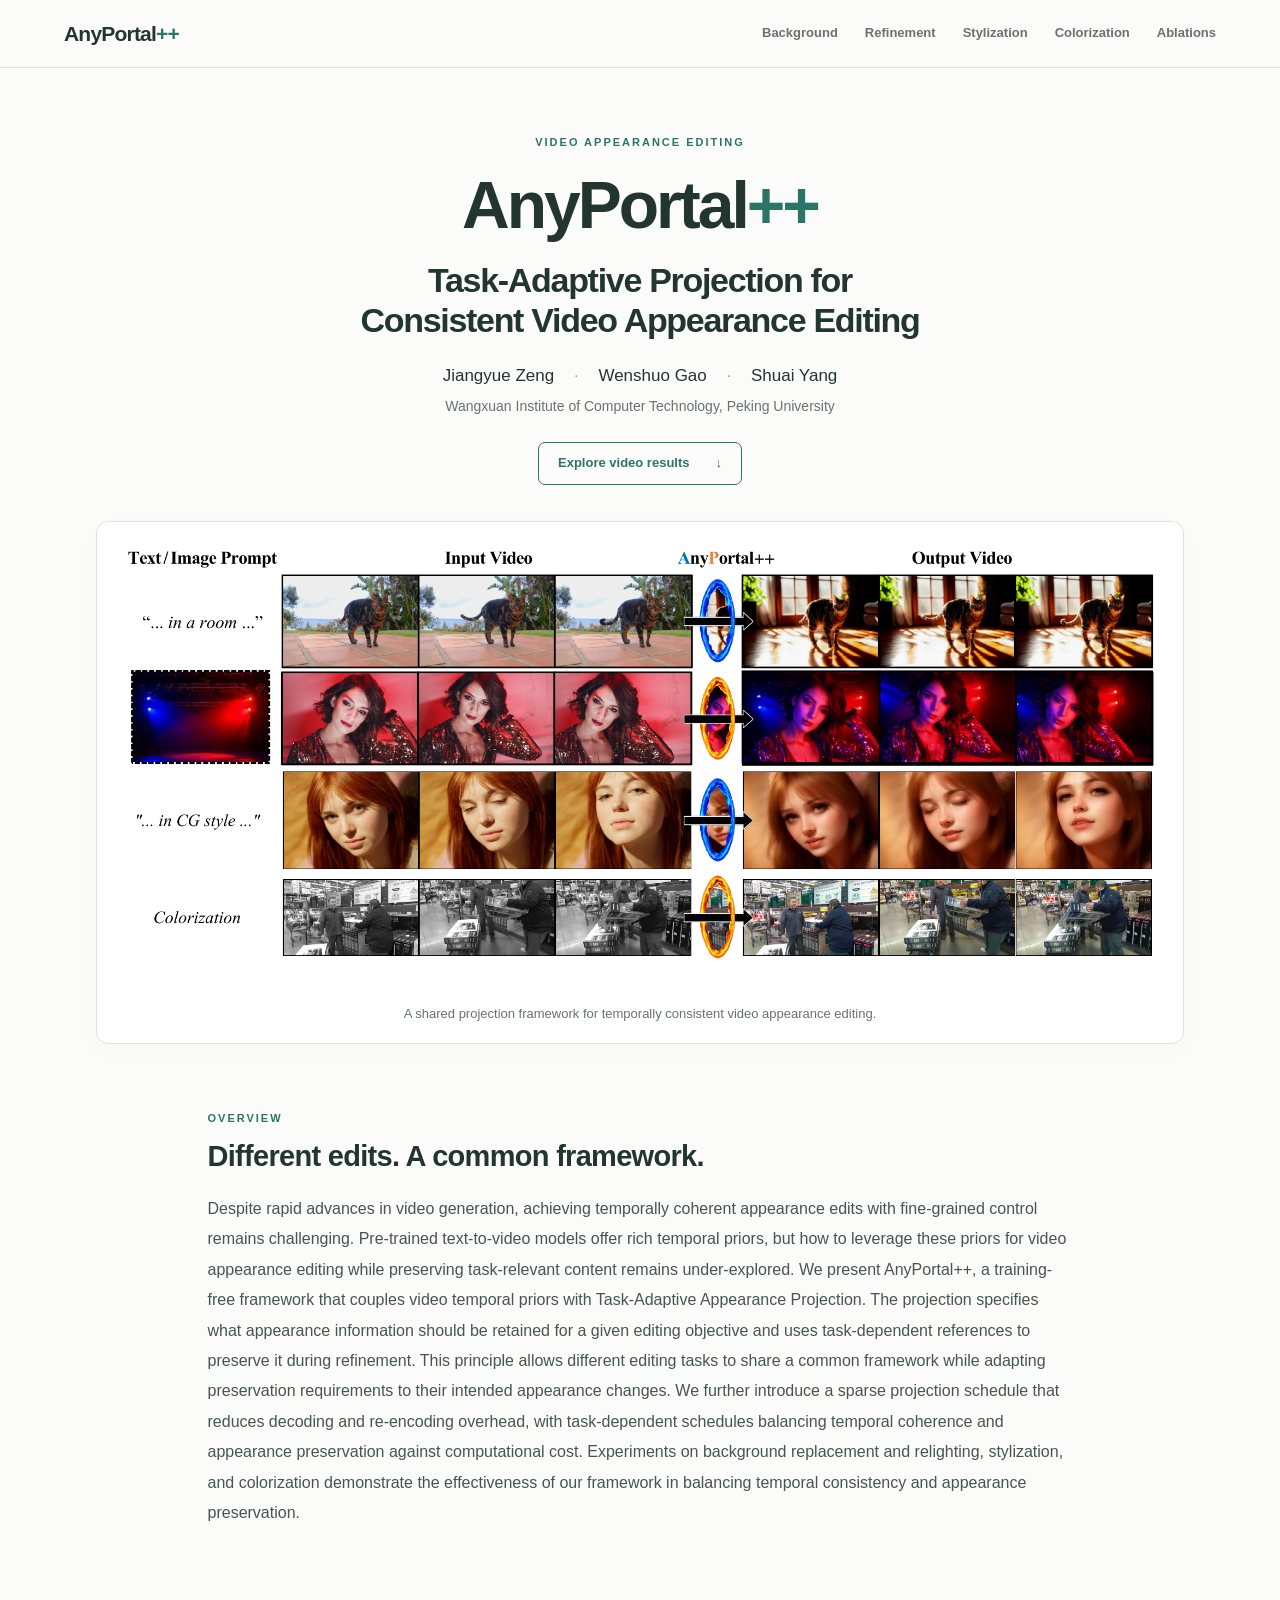
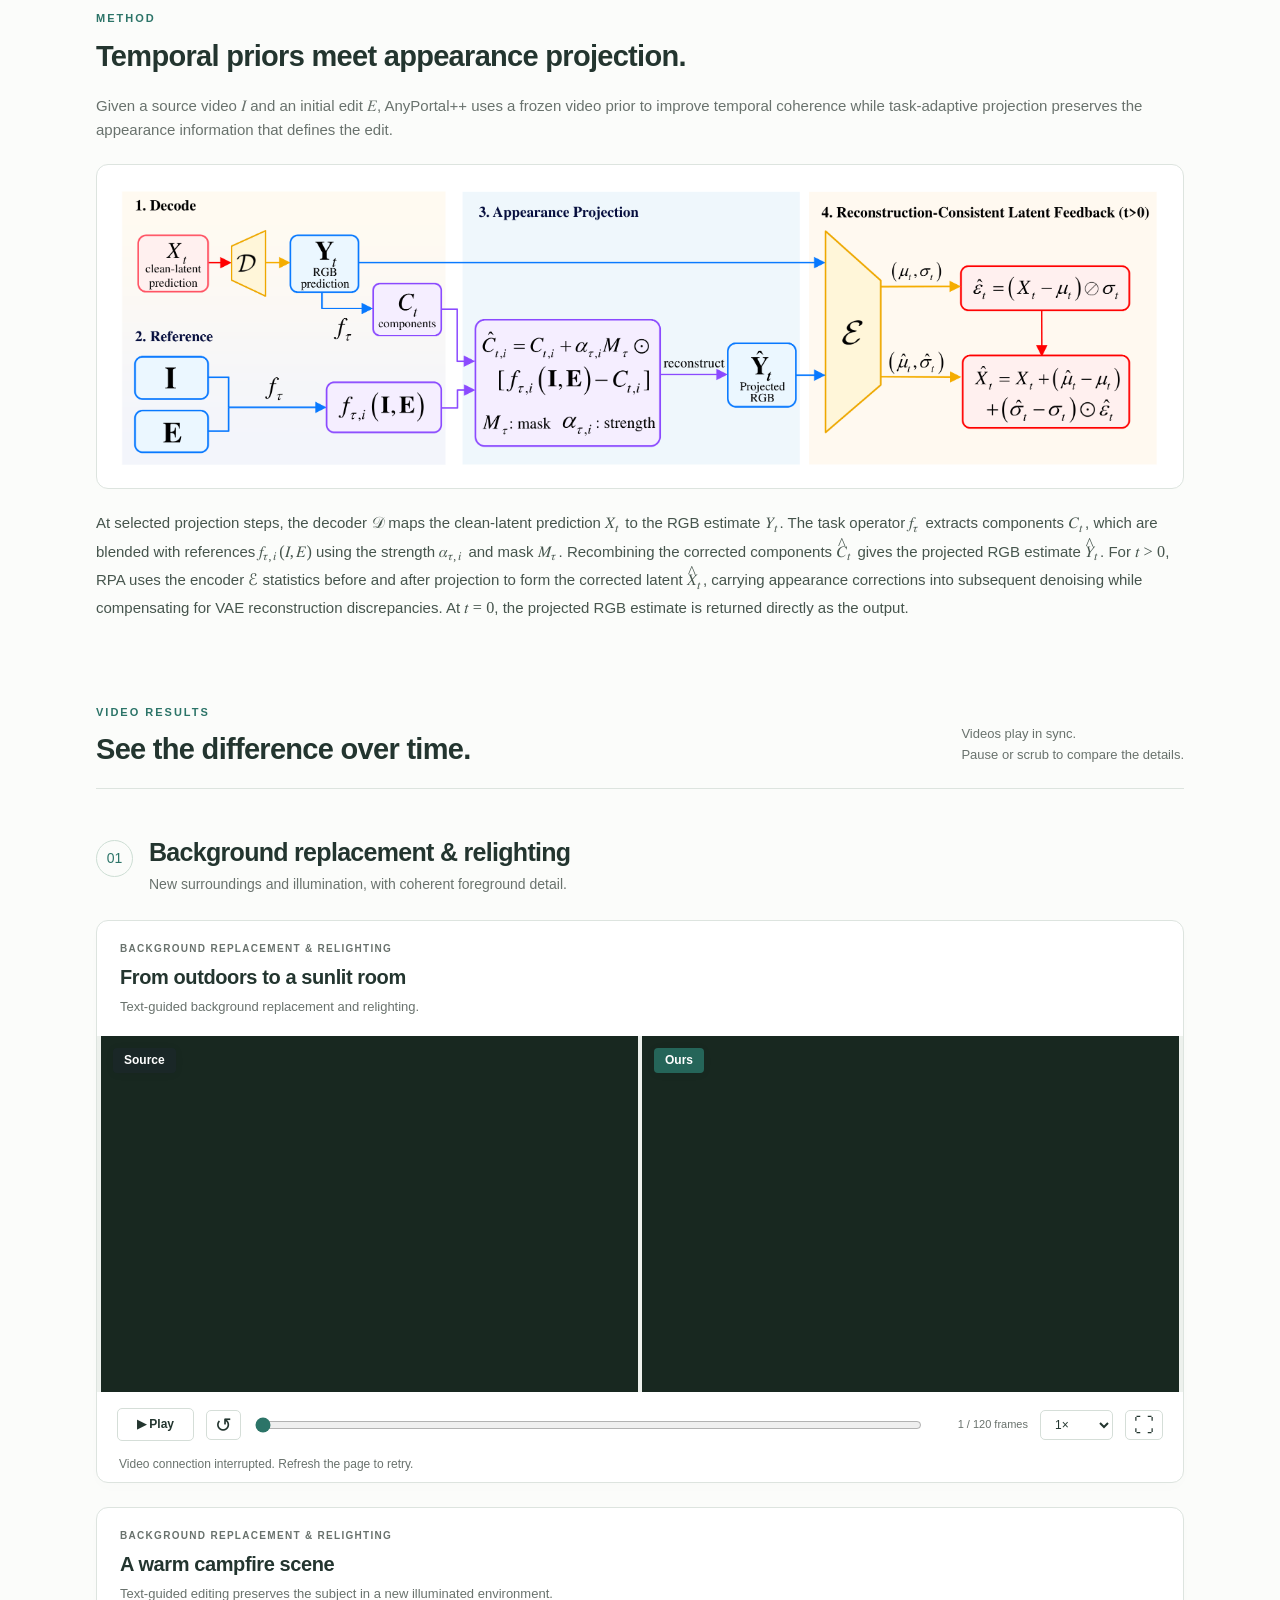
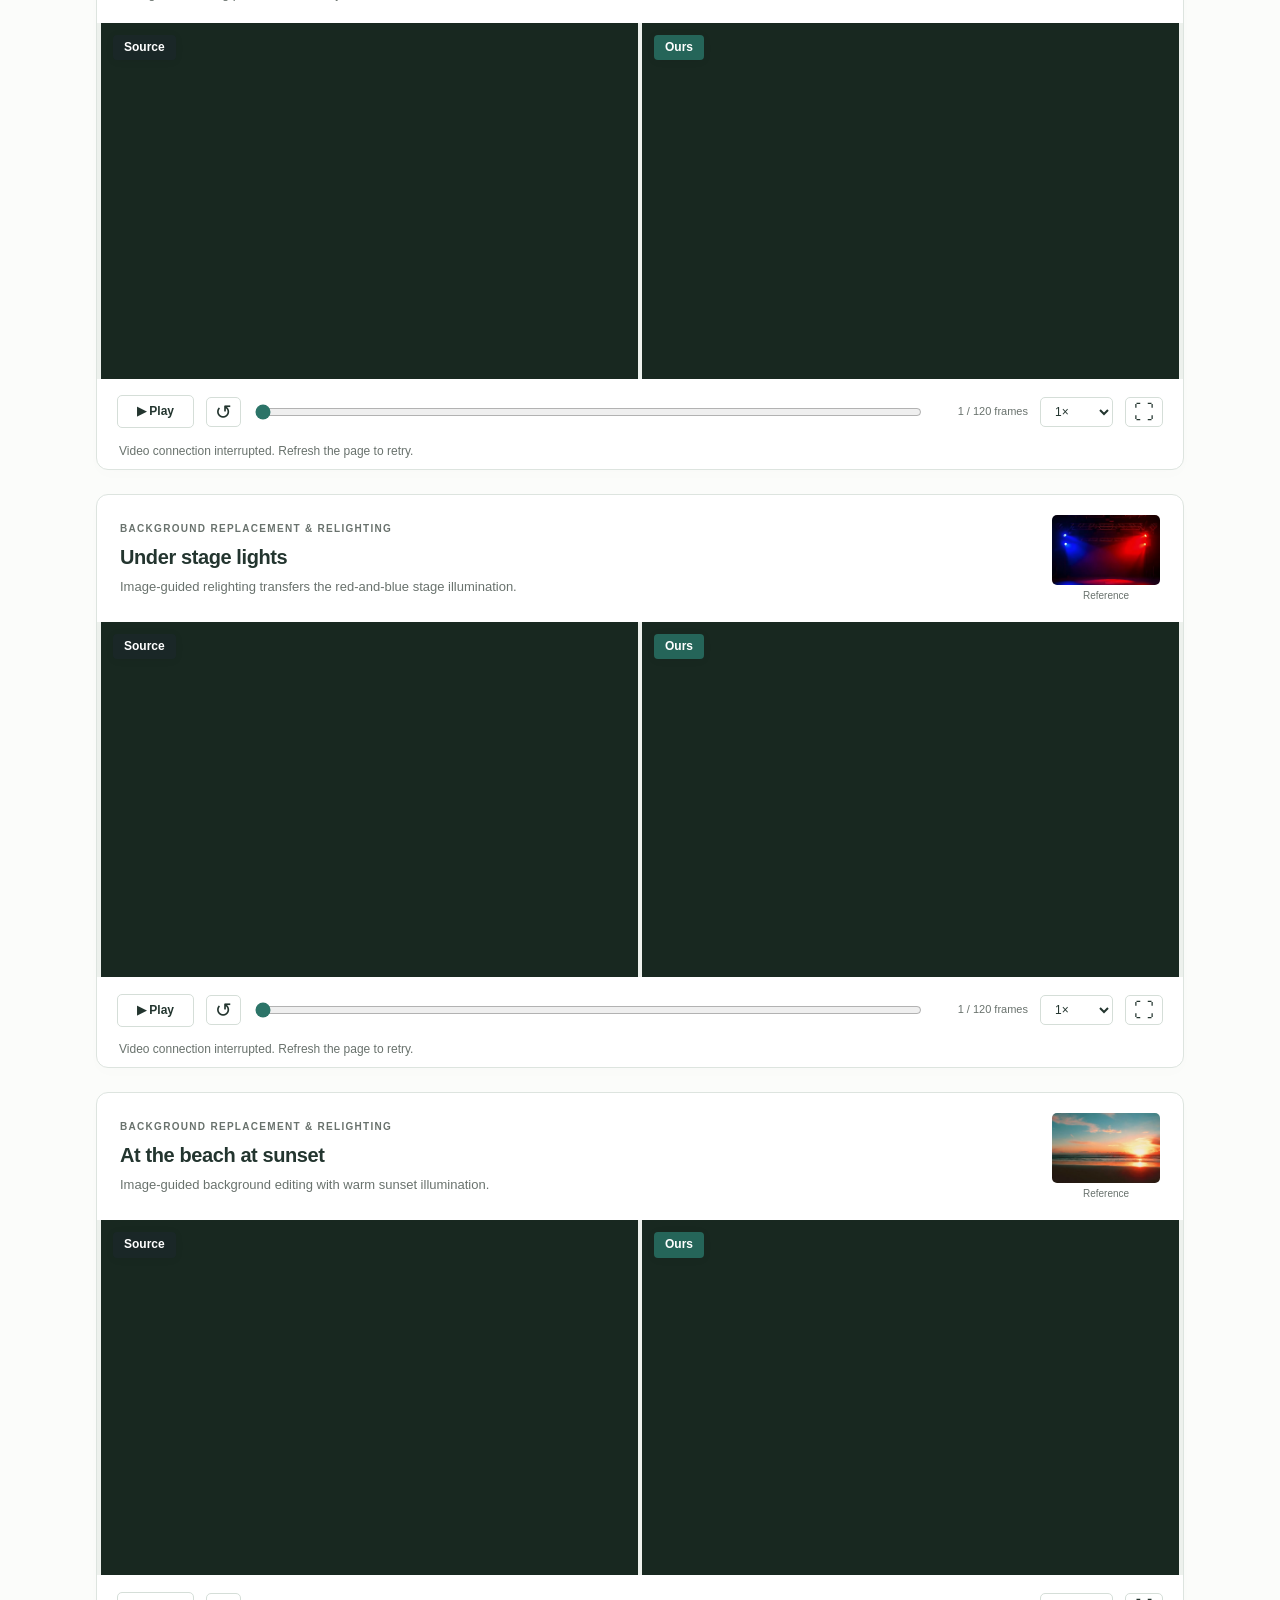
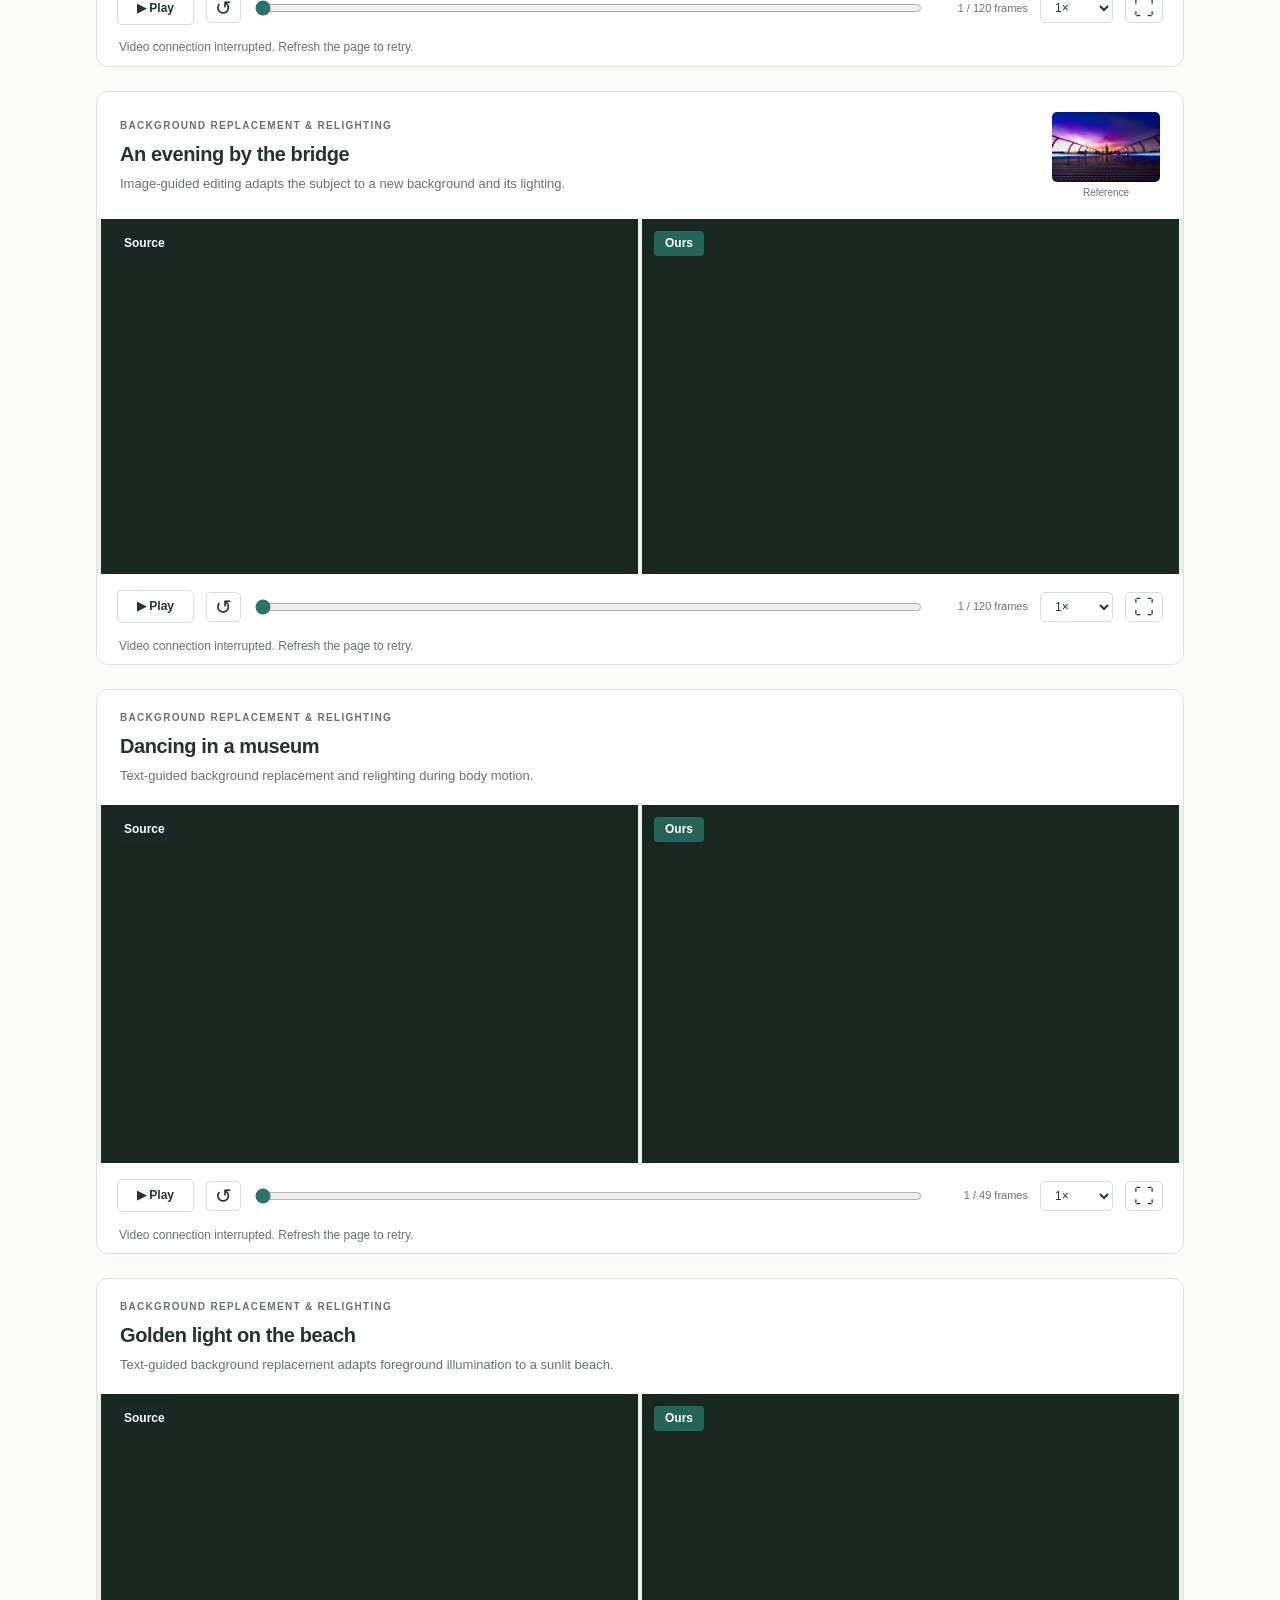
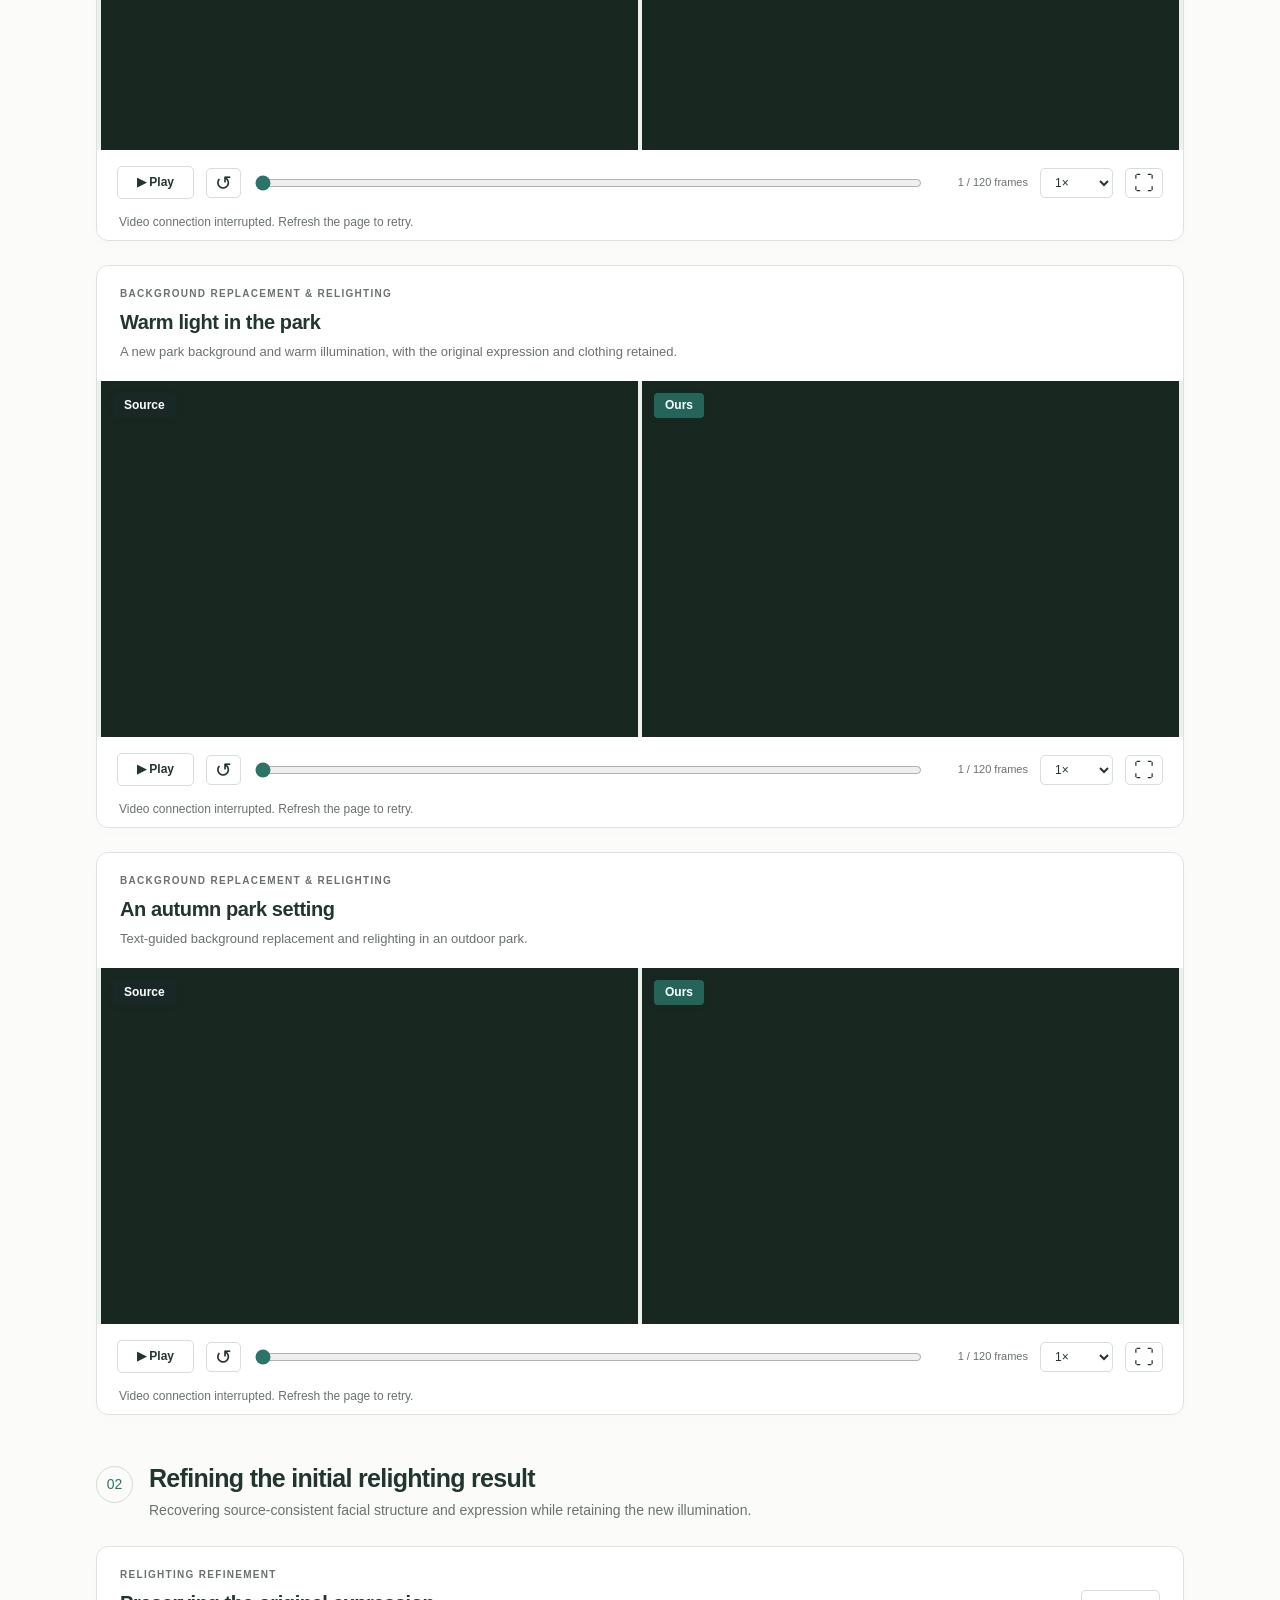
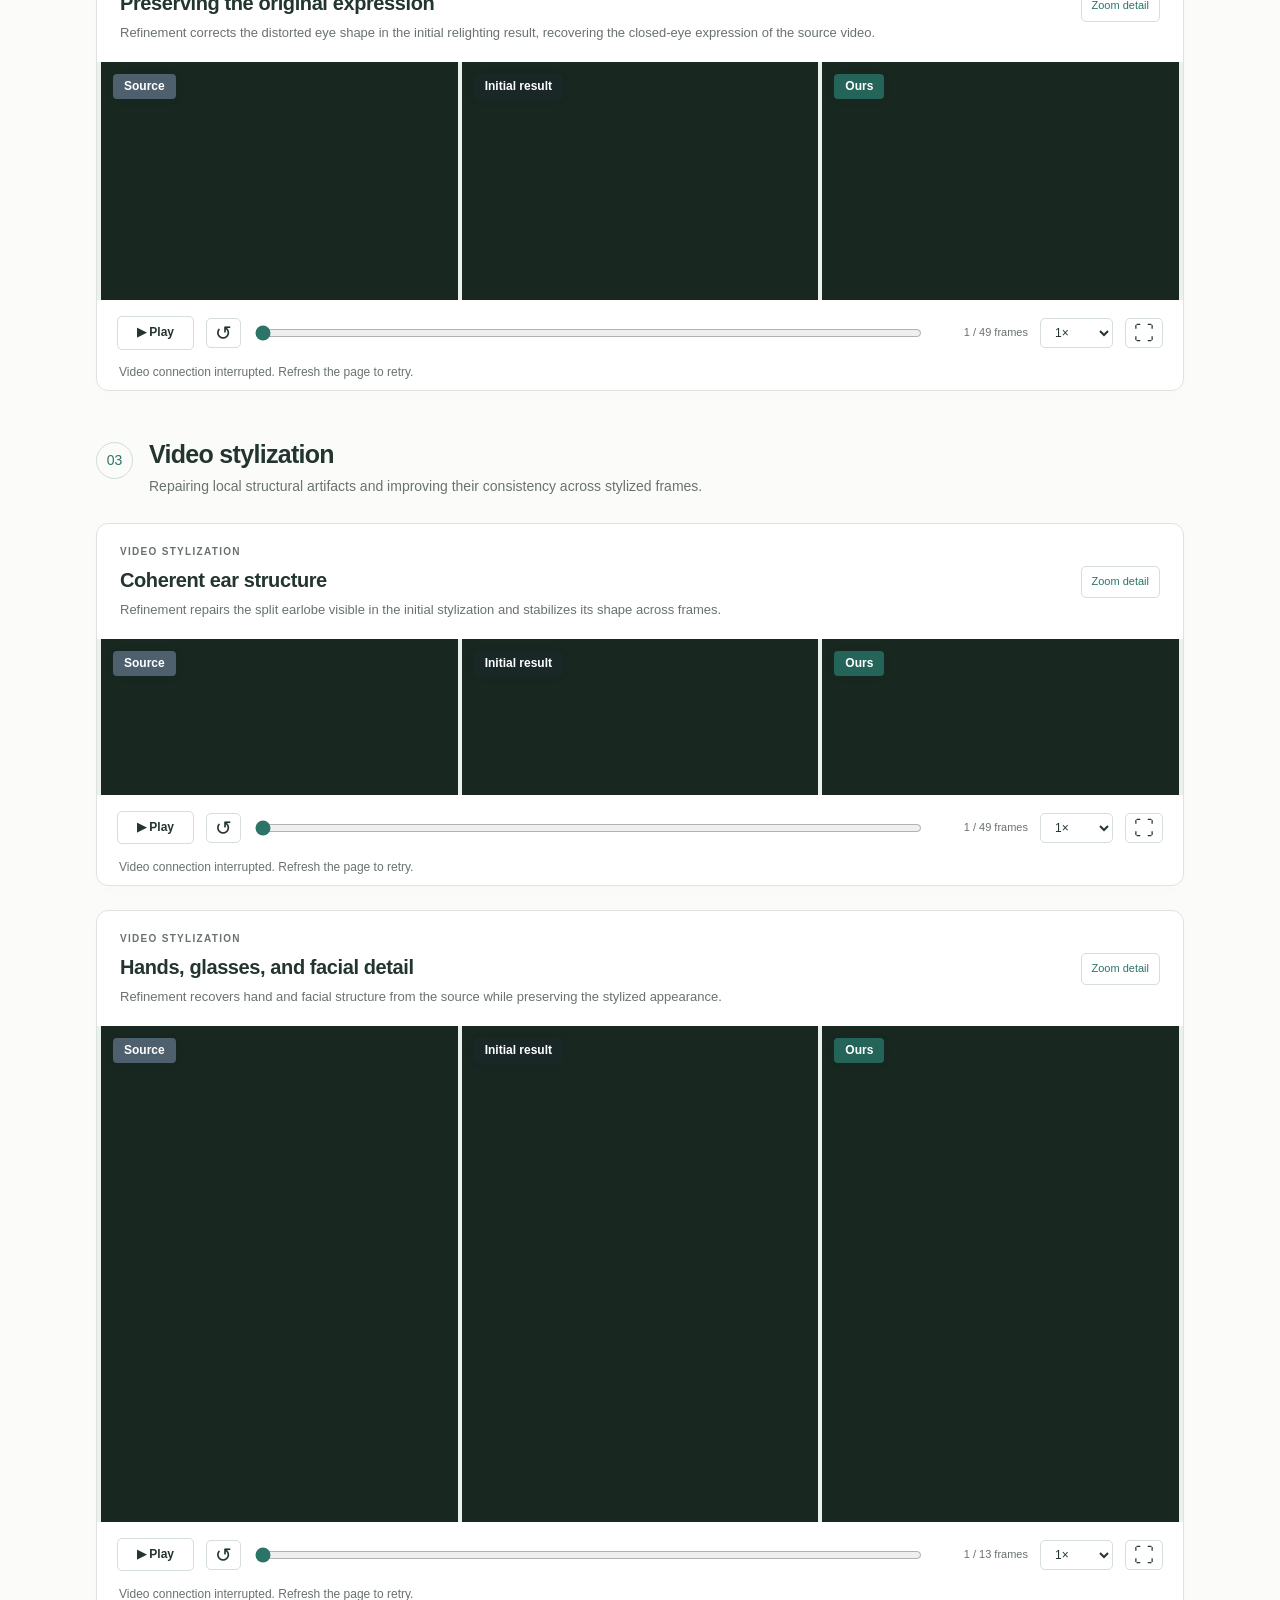
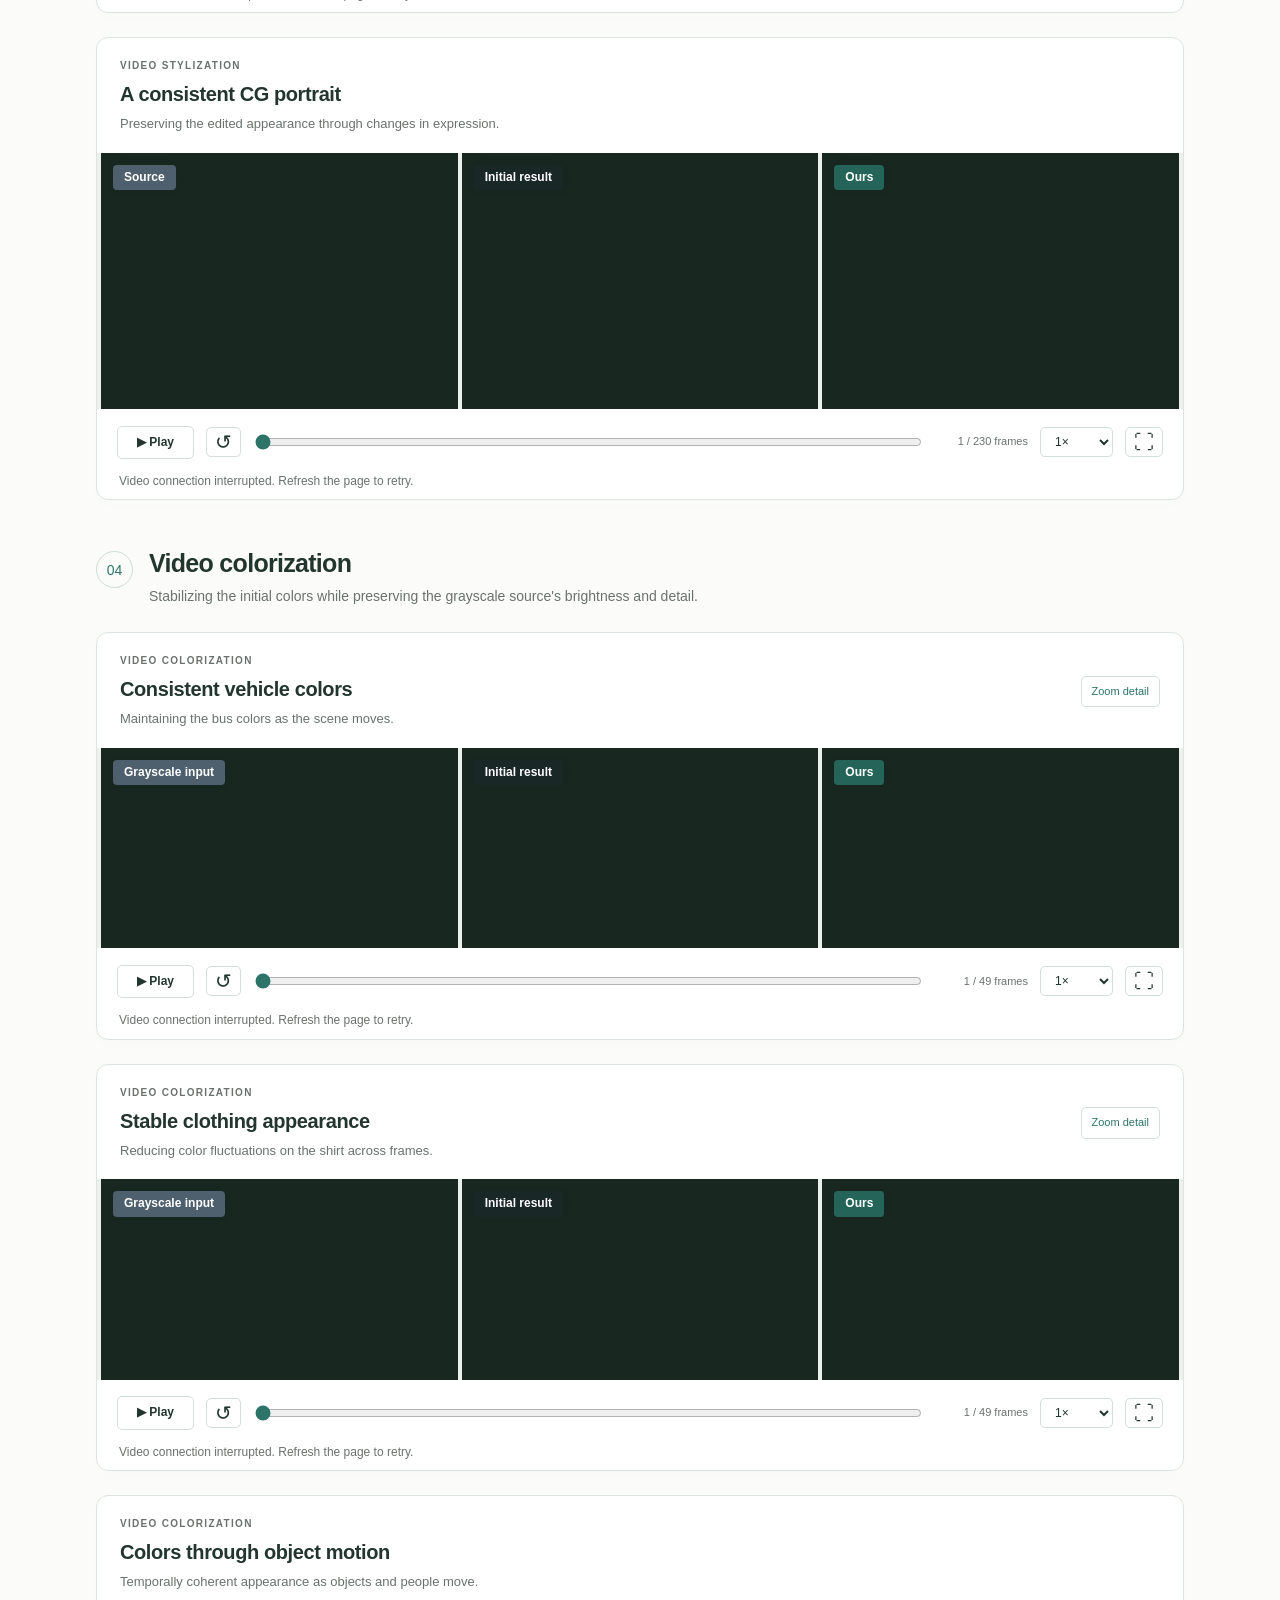
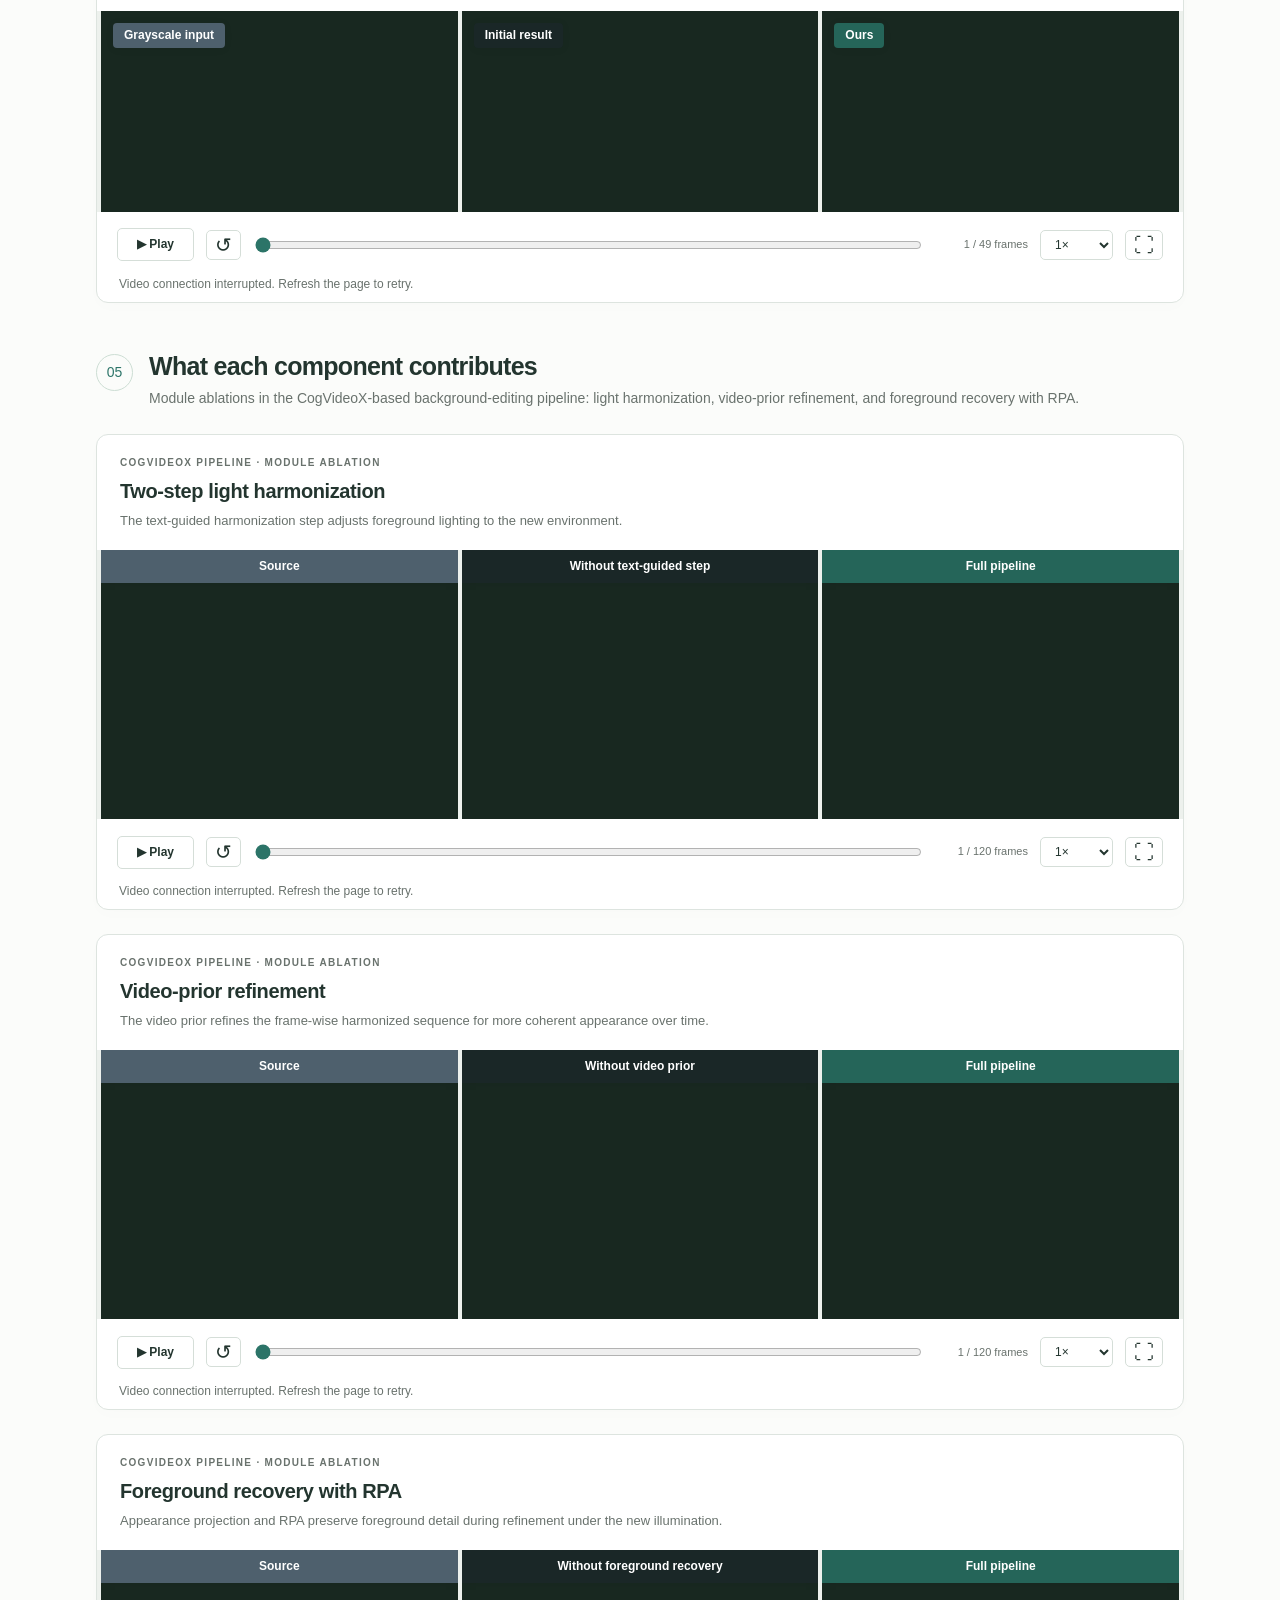
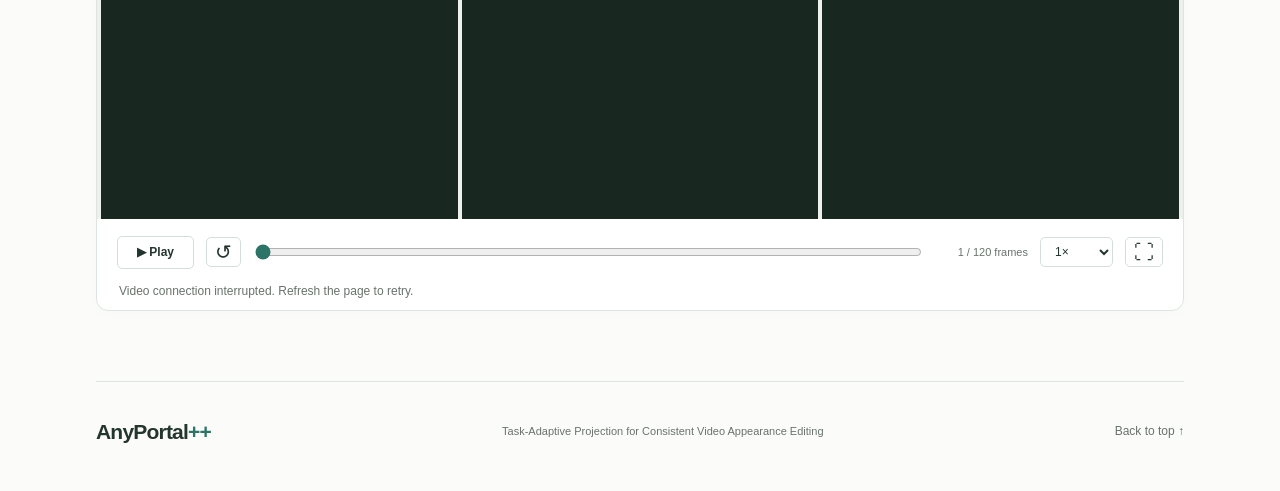
==== anyportalpp/index.html @ c3070861 "Fix framework figure italic and bold font rendering" ====
<!doctype html>
<html lang="en">
<head>
  <meta charset="utf-8"><meta name="viewport" content="width=device-width,initial-scale=1">
  <meta name="description" content="AnyPortal++: Task-Adaptive Projection for Consistent Video Appearance Editing. Video results for background editing, stylization, and colorization.">
  <title>AnyPortal++ — Consistent Video Appearance Editing</title>
  <link rel="stylesheet" href="style.css">
  <link rel="stylesheet" href="layout-v2.css?v=20261018-fonts">
</head>
<body>
<header class="topbar"><a class="wordmark" href="#top">AnyPortal<span>++</span></a><nav aria-label="Page navigation"><a href="#background">Background</a><a href="#refinement">Refinement</a><a href="#stylization">Stylization</a><a href="#colorization">Colorization</a><a href="#ablations">Ablations</a></nav></header>
<main id="top">
  <section class="hero">
    <div class="eyebrow">VIDEO APPEARANCE EDITING</div>
    <h1><span class="project-name">AnyPortal<span>++</span></span><span class="subtitle">Task-Adaptive Projection for<br class="desktop-break"> Consistent Video Appearance Editing</span></h1>
    <p id="authors" class="authors">Jiangyue Zeng <span>·</span> Wenshuo Gao <span>·</span> Shuai Yang</p>
    <p id="affiliation" class="affiliation">Wangxuan Institute of Computer Technology, Peking University</p>
    <a class="primary-link" href="#results">Explore video results <span aria-hidden="true">↓</span></a>
  </section>
  <figure class="teaser"><img src="assets/teaser.png" alt="AnyPortal++ examples of text- and image-guided background editing, stylization, and colorization." fetchpriority="high"><figcaption>A shared projection framework for temporally consistent video appearance editing.</figcaption></figure>
  <section id="overview" class="abstract section"><div class="section-kicker">OVERVIEW</div><h2>Different edits. A common framework.</h2><p id="abstract">Loading abstract…</p></section>
  <section class="framework section">
    <div class="section-kicker">METHOD</div><h2>Temporal priors meet appearance projection.</h2>
    <p class="section-intro">Given a source video <math xmlns="http://www.w3.org/1998/Math/MathML" aria-label="I"><mi mathvariant="bold">I</mi></math> and an initial edit <math xmlns="http://www.w3.org/1998/Math/MathML" aria-label="E"><mi mathvariant="bold">E</mi></math>, AnyPortal++ uses a frozen video prior to improve temporal coherence while task-adaptive projection preserves the appearance information that defines the edit.</p>
    <figure><img loading="lazy" src="assets/pipeline.png?v=20261018-fonts" width="3000" height="803" alt="AnyPortal++ task-adaptive appearance projection and reconstruction-consistent latent feedback framework."></figure>
    <p class="framework-description">At selected projection steps, the decoder <math xmlns="http://www.w3.org/1998/Math/MathML" aria-label="decoder D"><mi>𝒟</mi></math> maps the clean-latent prediction <math xmlns="http://www.w3.org/1998/Math/MathML" aria-label="X t"><msub><mi>X</mi><mi>t</mi></msub></math> to the RGB estimate <math xmlns="http://www.w3.org/1998/Math/MathML" aria-label="Y t"><msub><mi mathvariant="bold">Y</mi><mi>t</mi></msub></math>. The task operator <math xmlns="http://www.w3.org/1998/Math/MathML" aria-label="f tau"><msub><mi>f</mi><mi>τ</mi></msub></math> extracts components <math xmlns="http://www.w3.org/1998/Math/MathML" aria-label="C t"><msub><mi>C</mi><mi>t</mi></msub></math>, which are blended with references <math xmlns="http://www.w3.org/1998/Math/MathML" aria-label="f tau i of I and E"><msub><mi>f</mi><mrow><mi>τ</mi><mo>,</mo><mi>i</mi></mrow></msub><mo>(</mo><mi mathvariant="bold">I</mi><mo>,</mo><mi mathvariant="bold">E</mi><mo>)</mo></math> using the strength <math xmlns="http://www.w3.org/1998/Math/MathML" aria-label="alpha tau i"><msub><mi>α</mi><mrow><mi>τ</mi><mo>,</mo><mi>i</mi></mrow></msub></math> and mask <math xmlns="http://www.w3.org/1998/Math/MathML" aria-label="M tau"><msub><mi>M</mi><mi>τ</mi></msub></math>. Recombining the corrected components <math xmlns="http://www.w3.org/1998/Math/MathML" aria-label="C hat t"><msub><mover accent="true"><mi>C</mi><mo>^</mo></mover><mi>t</mi></msub></math> gives the projected RGB estimate <math xmlns="http://www.w3.org/1998/Math/MathML" aria-label="Y hat t"><msub><mover accent="true"><mi mathvariant="bold">Y</mi><mo>^</mo></mover><mi>t</mi></msub></math>. For <math xmlns="http://www.w3.org/1998/Math/MathML" aria-label="t greater than zero"><mi>t</mi><mo>&gt;</mo><mn>0</mn></math>, RPA uses the encoder <math xmlns="http://www.w3.org/1998/Math/MathML" aria-label="encoder E"><mi>ℰ</mi></math> statistics before and after projection to form the corrected latent <math xmlns="http://www.w3.org/1998/Math/MathML" aria-label="X hat t"><msub><mover accent="true"><mi>X</mi><mo>^</mo></mover><mi>t</mi></msub></math>, carrying appearance corrections into subsequent denoising while compensating for VAE reconstruction discrepancies. At <math xmlns="http://www.w3.org/1998/Math/MathML" aria-label="t equals zero"><mi>t</mi><mo>=</mo><mn>0</mn></math>, the projected RGB estimate is returned directly as the output.</p>
  </section>
  <div id="results" class="results-heading section"><div><div class="section-kicker">VIDEO RESULTS</div><h2>See the difference over time.</h2></div><p>Videos play in sync.<br>Pause or scrub to compare the details.</p></div>
  <div id="load-error" role="alert" hidden>Could not load the results. Please refresh the page.</div>
  <section id="background" class="task-section"><div class="task-heading"><span class="task-number">01</span><div><h2>Background replacement &amp; relighting</h2><p>New surroundings and illumination, with coherent foreground detail.</p></div></div><div class="cases"></div></section>
  <section id="refinement" class="task-section"><div class="task-heading"><span class="task-number">02</span><div><h2>Refining the initial relighting result</h2><p>Recovering source-consistent facial structure and expression while retaining the new illumination.</p></div></div><div class="cases"></div></section>
  <section id="stylization" class="task-section"><div class="task-heading"><span class="task-number">03</span><div><h2>Video stylization</h2><p>Repairing local structural artifacts and improving their consistency across stylized frames.</p></div></div><div class="cases"></div></section>
  <section id="colorization" class="task-section"><div class="task-heading"><span class="task-number">04</span><div><h2>Video colorization</h2><p>Stabilizing the initial colors while preserving the grayscale source's brightness and detail.</p></div></div><div class="cases"></div></section>
  <section id="ablations" class="task-section"><div class="task-heading"><span class="task-number">05</span><div><h2>What each component contributes</h2><p>Module ablations in the CogVideoX-based background-editing pipeline: light harmonization, video-prior refinement, and foreground recovery with RPA.</p></div></div><div class="cases"></div></section>
</main>
<footer><a class="wordmark" href="#top">AnyPortal<span>++</span></a><p>Task-Adaptive Projection for Consistent Video Appearance Editing</p><a href="#top">Back to top ↑</a></footer>
<template id="case-template"><article class="result-card"><div class="card-heading"><div><div class="case-origin"></div><h3></h3><p class="case-caption"></p></div><button class="zoom-button" type="button" aria-pressed="false">Zoom detail</button></div><div class="video-pair"><figure><div class="video-window"><video muted playsinline preload="none" disablepictureinpicture></video><span class="video-label raw-label">Raw</span></div></figure><figure><div class="video-window"><video muted playsinline preload="none" disablepictureinpicture></video><span class="video-label ours-label">Ours</span></div></figure></div><div class="controls"><button type="button" class="play-button" aria-label="Play paired videos">▶ Play</button><button type="button" class="reset-button" aria-label="Replay from first frame">↺</button><input type="range" class="scrubber" min="0" max="1000" value="0" aria-label="Video timeline"><output class="frame-count">Frame 1</output><label class="speed-label"><span class="sr-only">Playback speed</span><select aria-label="Playback speed"><option value="1">1×</option><option value="0.5">0.5×</option><option value="0.25">0.25×</option></select></label><button class="expand-button" aria-label="Expand comparison" title="Expand comparison">⛶</button></div><p class="play-status" aria-live="polite"></p></article></template>
<script src="app.js?v=20261017-ablations" defer></script>
</body></html>
---- anyportalpp/style.css ----
:root{--ink:#23352f;--muted:#69726d;--green:#2c7468;--line:#dde4df;--paper:#fbfcfa;--gold:#b7793c;--blue:#527c94}*{box-sizing:border-box}html{scroll-behavior:smooth;scroll-padding-top:90px}body{margin:0;background:var(--paper);color:var(--ink);font-family:Inter,-apple-system,BlinkMacSystemFont,"Segoe UI",sans-serif;line-height:1.6}.topbar{height:68px;display:flex;align-items:center;justify-content:space-between;padding:0 max(5vw,24px);border-bottom:1px solid var(--line);background:#fbfcfaf2;position:sticky;top:0;z-index:10;backdrop-filter:blur(12px)}a{color:inherit;text-decoration:none}.wordmark{font-size:21px;font-weight:750;letter-spacing:-.8px}.wordmark span,.project-name>span{color:var(--green)}nav{display:flex;gap:27px;font-size:13px;font-weight:550;color:var(--muted)}nav a:hover{color:var(--green)}main{max-width:1160px;margin:auto;padding:0 36px}.hero{text-align:center;padding:66px 0 36px}.eyebrow,.section-kicker{font-size:11px;letter-spacing:2px;font-weight:700;color:var(--green)}h1{margin:15px 0 22px;line-height:1.17;letter-spacing:-1.3px}.project-name{display:block;font-size:66px;letter-spacing:-3px;font-weight:750;margin-bottom:17px}.subtitle{font-size:34px;font-weight:550}.authors{font-size:17px;margin:0 0 5px}.authors span{padding:0 15px;color:#a1aaa4}.affiliation{font-size:14px;color:var(--muted);margin:0}.primary-link{display:inline-flex;gap:26px;align-items:center;margin:25px 0 0;padding:10px 19px;border:1px solid var(--green);border-radius:7px;font-size:13px;font-weight:600;color:var(--green)}.primary-link:hover{background:var(--green);color:white}figure{margin:0}.teaser{padding:22px 24px 18px;border:1px solid var(--line);border-radius:12px;background:white;box-shadow:0 8px 28px #23352f05}.teaser img{width:100%;display:block}.teaser figcaption{font-size:13px;color:var(--muted);text-align:center;margin-top:16px}.section{padding:66px 0 0}h2{font-size:29px;line-height:1.25;letter-spacing:-.7px;margin:10px 0 20px;font-weight:600}.abstract{max-width:865px;margin:auto}.abstract p{font-size:16px;line-height:1.9;color:#46554d;text-align:left}.framework{margin-top:4px}.framework .section-intro{font-size:15px;color:var(--muted);margin:0 0 22px}.framework figure{border:1px solid var(--line);background:white;padding:22px;border-radius:12px}.framework img{display:block;width:100%}.results-heading{display:flex;justify-content:space-between;gap:25px;align-items:end;margin-top:16px;border-bottom:1px solid var(--line);padding-bottom:20px}.results-heading h2{margin-bottom:0}.results-heading p{font-size:13px;color:var(--muted);margin:0 0 2px}.task-section{padding-top:48px}.task-heading{display:flex;gap:16px;align-items:flex-start;margin-bottom:25px}.task-number{font-size:14px;color:var(--green);border:1px solid #cdded4;border-radius:50%;width:37px;height:37px;display:grid;place-items:center;flex-shrink:0;margin-top:3px}.task-heading h2{font-size:25px;margin:0 0 5px}.task-heading p{font-size:14px;margin:0;color:var(--muted)}.cases{display:grid;gap:24px}.result-card{border:1px solid var(--line);border-radius:12px;overflow:hidden;background:white;box-shadow:0 5px 15px #23352f03}.card-heading{display:flex;justify-content:space-between;align-items:center;gap:20px;padding:20px 23px 18px}.case-origin{font-size:10px;font-weight:650;letter-spacing:1.3px;text-transform:uppercase;color:var(--muted);margin-bottom:4px}h3{font-size:20px;font-weight:600;letter-spacing:-.4px;margin:0}.case-caption{font-size:13px;color:var(--muted);margin:4px 0 0}.video-pair{display:grid;grid-template-columns:1fr 1fr;gap:4px;background:#edf1ed;padding:0 4px}.video-window{position:relative;overflow:hidden;background:#182820;aspect-ratio:var(--ratio,1.5)}video{display:block;width:100%;height:100%;object-fit:contain;transition:transform .25s}.video-label{position:absolute;top:12px;left:12px;color:#fff;background:#1b2829d6;padding:3px 11px;border-radius:4px;font-size:12px;font-weight:650;box-shadow:0 1px 8px #0001}.ours-label{background:#276b5eea}.controls{display:flex;align-items:center;gap:12px;padding:14px 20px 11px;min-height:63px}button,select{font:inherit;font-size:12px;border:1px solid #d5ded8;background:white;color:var(--ink);border-radius:5px;cursor:pointer;padding:6px 10px}button:hover,select:hover{background:#f0f5f0}button:focus-visible,a:focus-visible,select:focus-visible,input:focus-visible{outline:3px solid #afccb8;outline-offset:3px}.zoom-button{white-space:nowrap;color:var(--green);font-size:11px}.zoom-button[aria-pressed=true]{background:var(--green);color:white}.play-button{min-width:77px;font-weight:600}.reset-button,.expand-button{font-size:20px;line-height:1;padding:4px 8px}.scrubber{min-width:45px;flex:1;accent-color:var(--green);cursor:pointer}.frame-count{font-size:11px;color:var(--muted);white-space:nowrap;font-variant-numeric:tabular-nums;min-width:92px;text-align:right}.play-status{font-size:12px;color:var(--muted);padding:0 22px;margin:0 0 8px;min-height:1px}.play-status:empty{display:none}.result-card:fullscreen{display:flex;flex-direction:column;justify-content:center;padding:20px;background:#fbfcfa;overflow:auto}.result-card:fullscreen .video-window{max-height:75vh}.result-card:fullscreen .video-pair{background:transparent}.sr-only{position:absolute;width:1px;height:1px;overflow:hidden;clip-path:inset(50%)}footer{border-top:1px solid var(--line);max-width:1088px;margin:70px auto 0;padding:30px 0 40px;display:flex;align-items:center;justify-content:space-between;gap:20px}footer p{font-size:11px;color:var(--muted)}footer>a:last-child{font-size:12px;color:var(--muted)}#load-error{padding:20px;color:#923a35}@media(max-width:700px){.topbar{padding:0 18px;height:58px}.wordmark{font-size:18px}nav{gap:14px;font-size:11px}nav a:first-child{display:none}main{padding:0 16px}.hero{padding:40px 0 27px}.project-name{font-size:49px;letter-spacing:-2px}.subtitle{font-size:25px;letter-spacing:-.7px}.desktop-break{display:none}.authors{font-size:14px}.authors span{padding:0 6px}.affiliation{font-size:12px}.teaser{padding:12px 8px}.teaser figcaption{font-size:11px}.section{padding-top:43px}h2{font-size:25px}.abstract p{font-size:14px}.framework figure{padding:8px}.results-heading{display:block}.results-heading p{margin-top:14px}.task-heading h2{font-size:21px}.task-heading p{font-size:12px}.card-heading{padding:14px;gap:8px}h3{font-size:17px}.case-caption{font-size:12px}.case-origin{font-size:9px}.video-label{font-size:10px;top:7px;left:7px;padding:2px 7px}.controls{padding:10px 9px;gap:6px}.play-button{min-width:61px;font-size:11px;padding:5px}.frame-count{min-width:65px;font-size:9px}.reset-button{display:none}.expand-button{font-size:17px}.speed-label select{font-size:10px;padding:5px}.zoom-button{font-size:10px;padding:5px}.task-section{padding-top:35px}footer{margin:45px 16px 0;flex-wrap:wrap;padding:22px 0}footer p{order:3;width:100%;margin:0}}
:root .reference{flex:0 0 108px;text-align:center;margin-left:8px}.reference img{width:108px;height:70px;object-fit:cover;border-radius:5px;display:block}.reference figcaption{font-size:10px;color:var(--muted);margin-top:3px}@media(max-width:700px){:root .reference{flex-basis:68px}.reference img{width:68px;height:45px}}
---- anyportalpp/layout-v2.css ----
.video-pair[data-count="3"]{grid-template-columns:repeat(3,minmax(0,1fr))}
.source-label{background:#546675e8}
.video-pair figure{min-width:0}
@media(max-width:700px){
 .topbar{height:auto;min-height:68px;flex-wrap:wrap;justify-content:center;gap:5px 20px;padding:8px 15px}
 .topbar nav{gap:18px}
 .topbar nav a:first-child{display:inline}
 .video-pair[data-count="3"] .video-label{position:static;display:block;border-radius:0;text-align:center;font-size:9px;padding:3px 0}
 .video-pair[data-count="3"] .video-window{aspect-ratio:auto;display:flex;flex-direction:column}
 .video-pair[data-count="3"] video{aspect-ratio:var(--ratio);height:auto;order:1}
 .video-pair[data-count="3"] .video-label{order:0}
}
.framework img{height:auto;aspect-ratio:auto;object-fit:contain;object-position:center}
.framework-description{font-size:15px;line-height:1.85;color:#46554d;margin:20px 0 0}
@media(max-width:700px){.framework-description{font-size:14px;line-height:1.8}}
.framework math{font-size:1.08em;white-space:nowrap}
.topbar nav{flex-wrap:wrap;justify-content:center}
#ablations .video-label{position:static;display:block;border-radius:0;text-align:center;padding:7px 4px;font-size:12px}
#ablations .video-window{aspect-ratio:auto;display:flex;flex-direction:column}
#ablations video{aspect-ratio:var(--ratio);height:auto;order:1}
#ablations .video-label{order:0}
@media(max-width:700px){#ablations .video-label{font-size:9px;min-height:36px;display:flex;align-items:center;justify-content:center}.topbar nav{gap:8px 15px}}
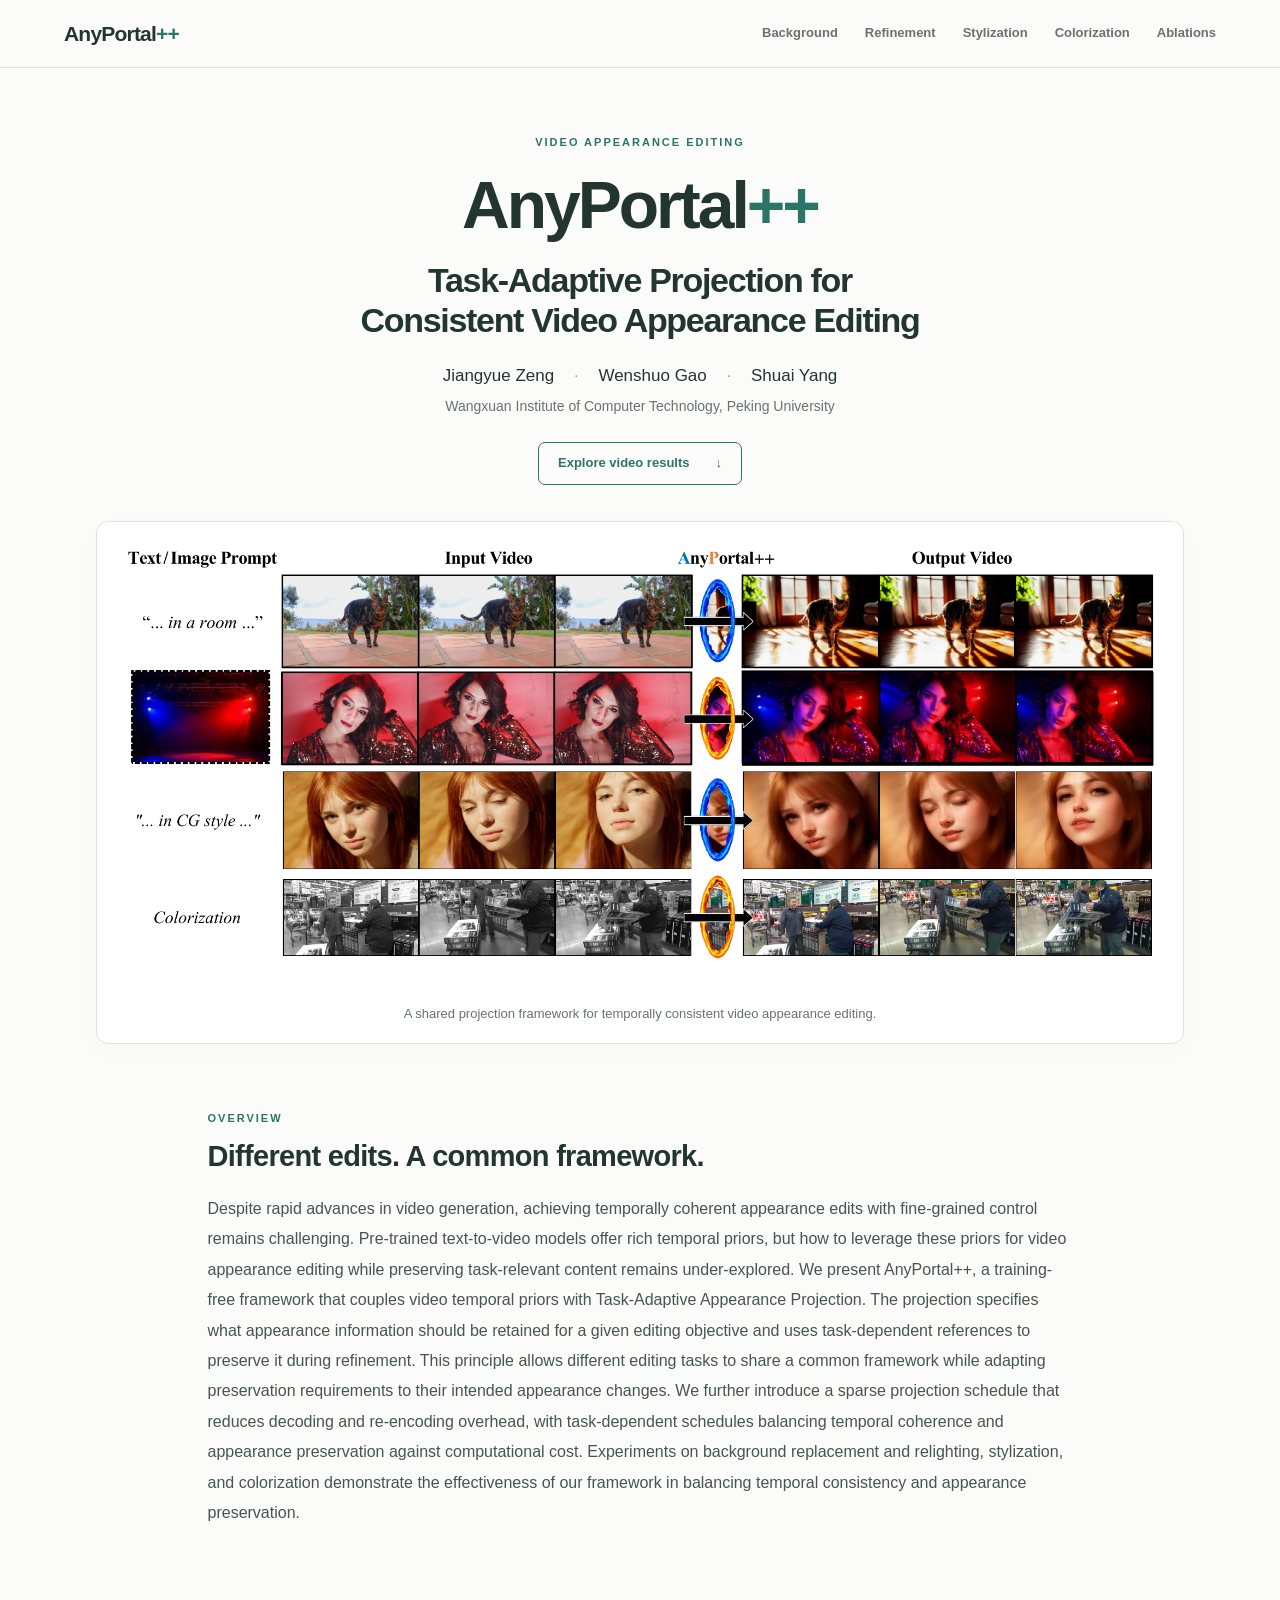
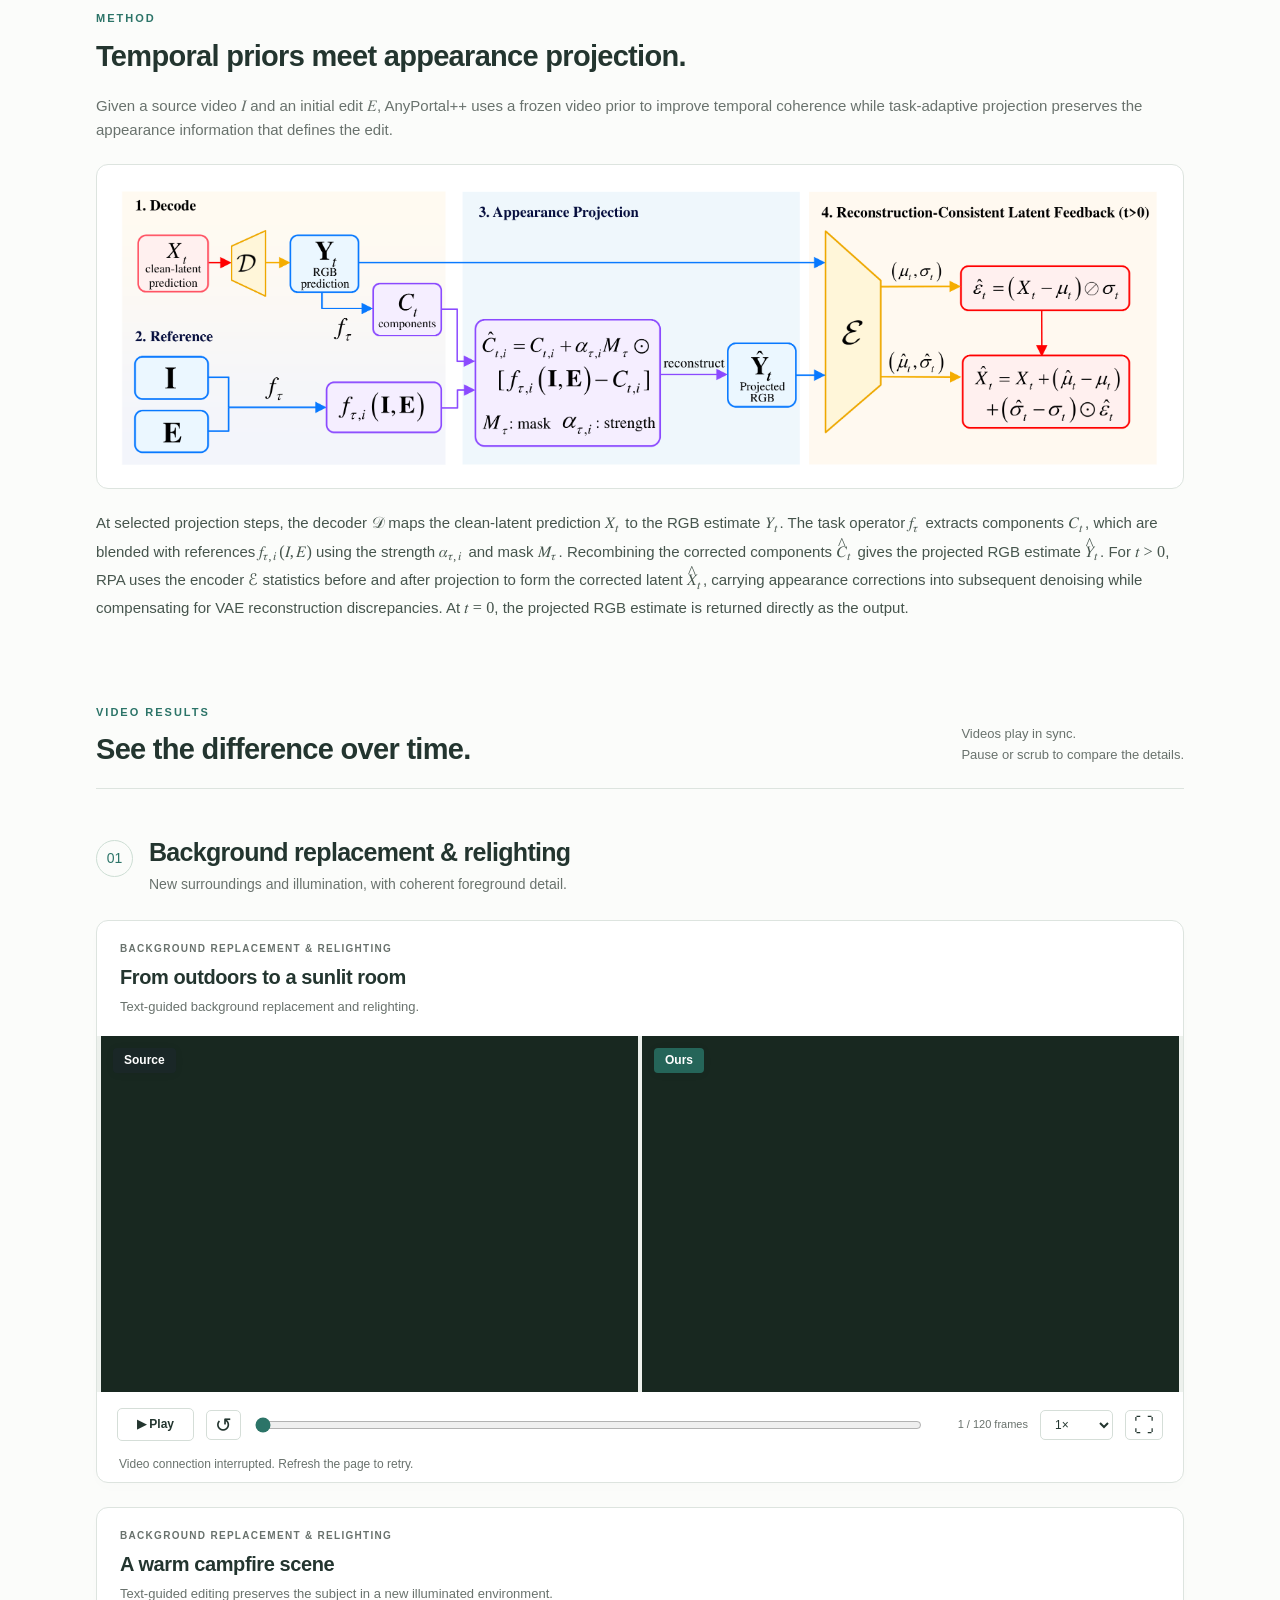
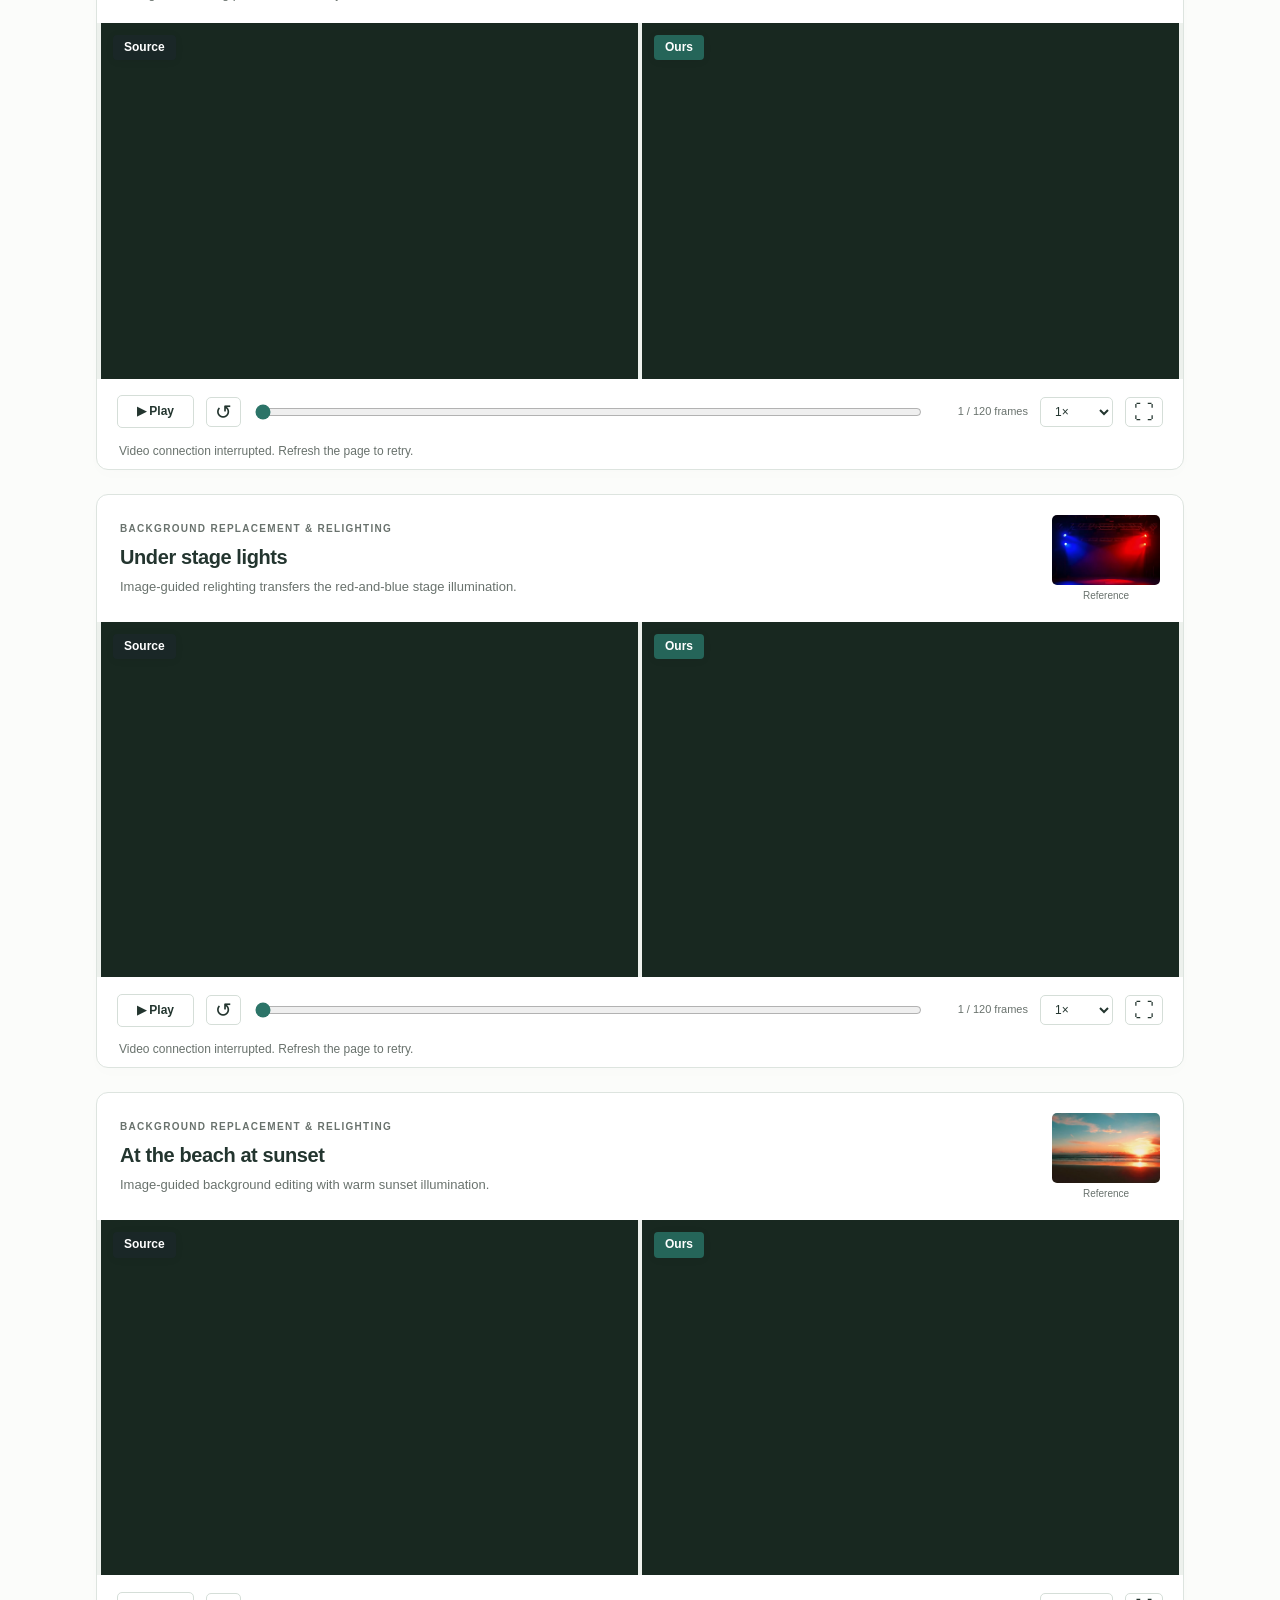
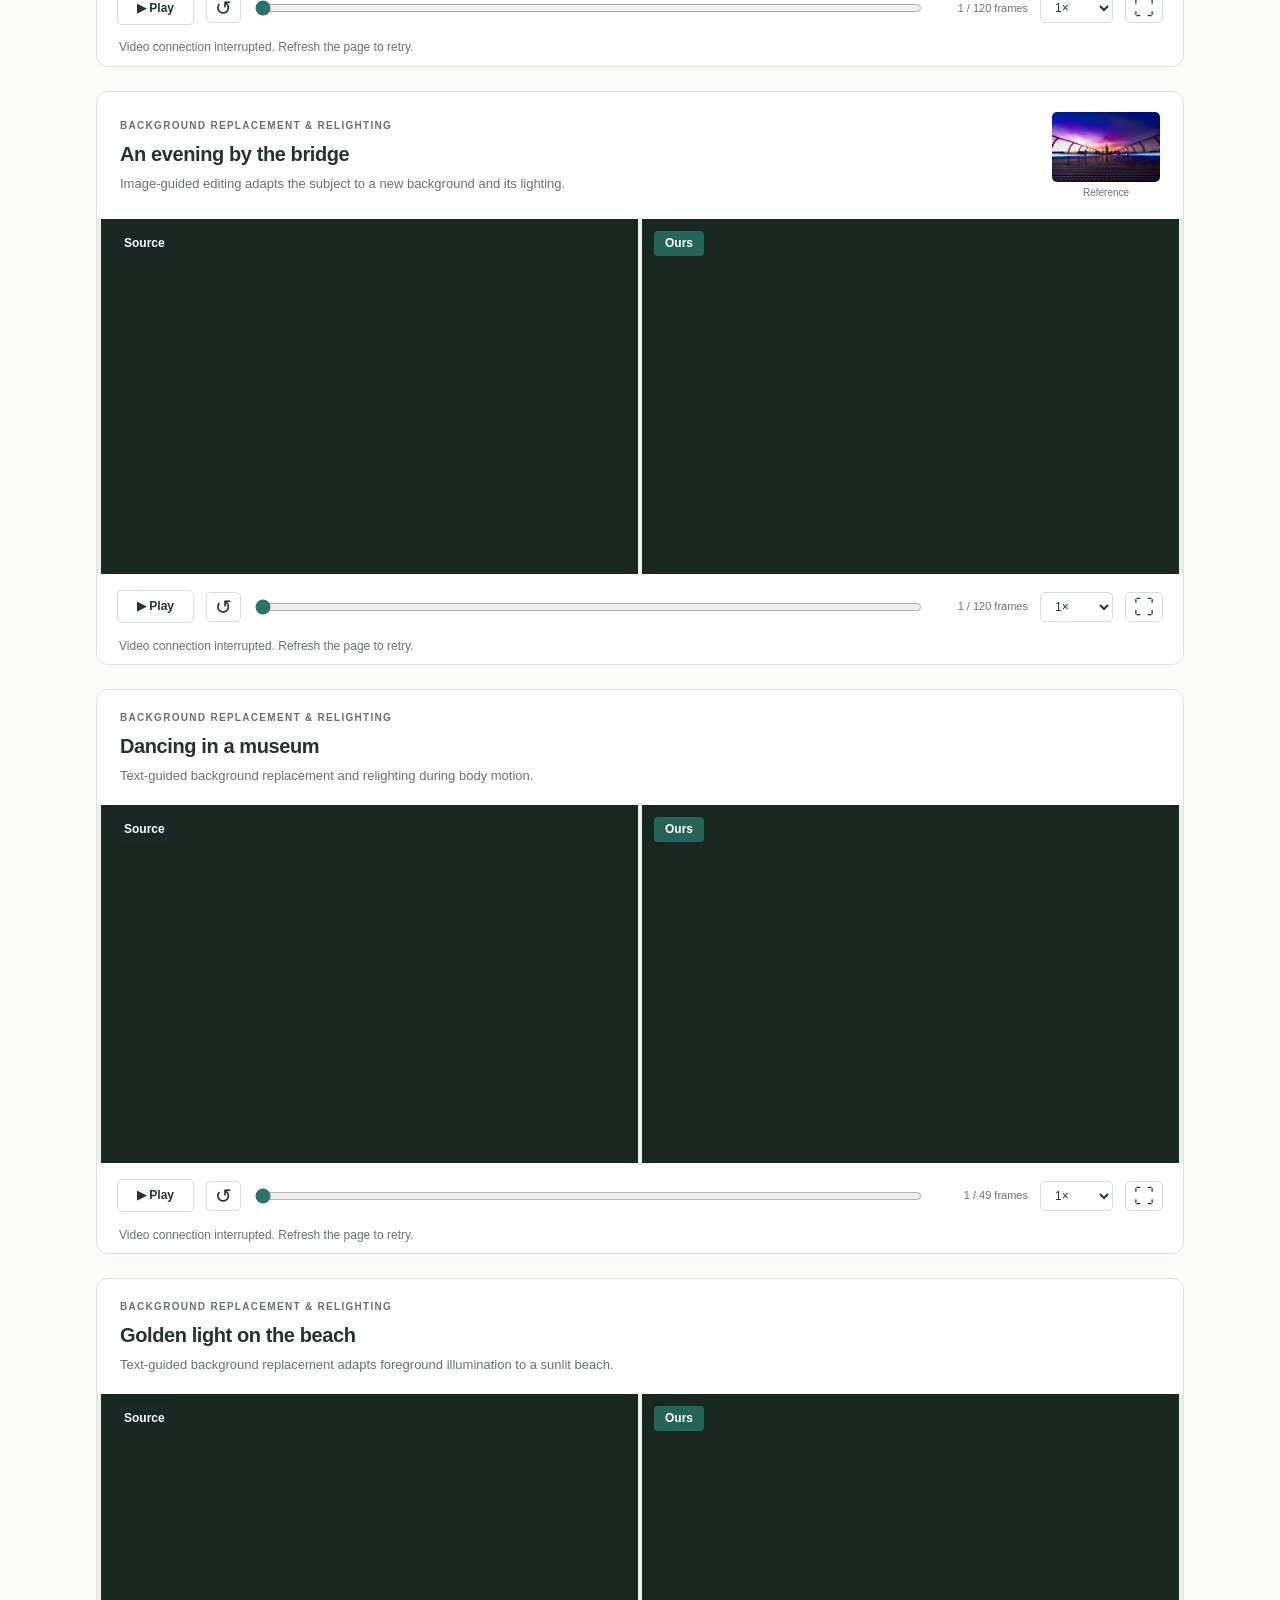
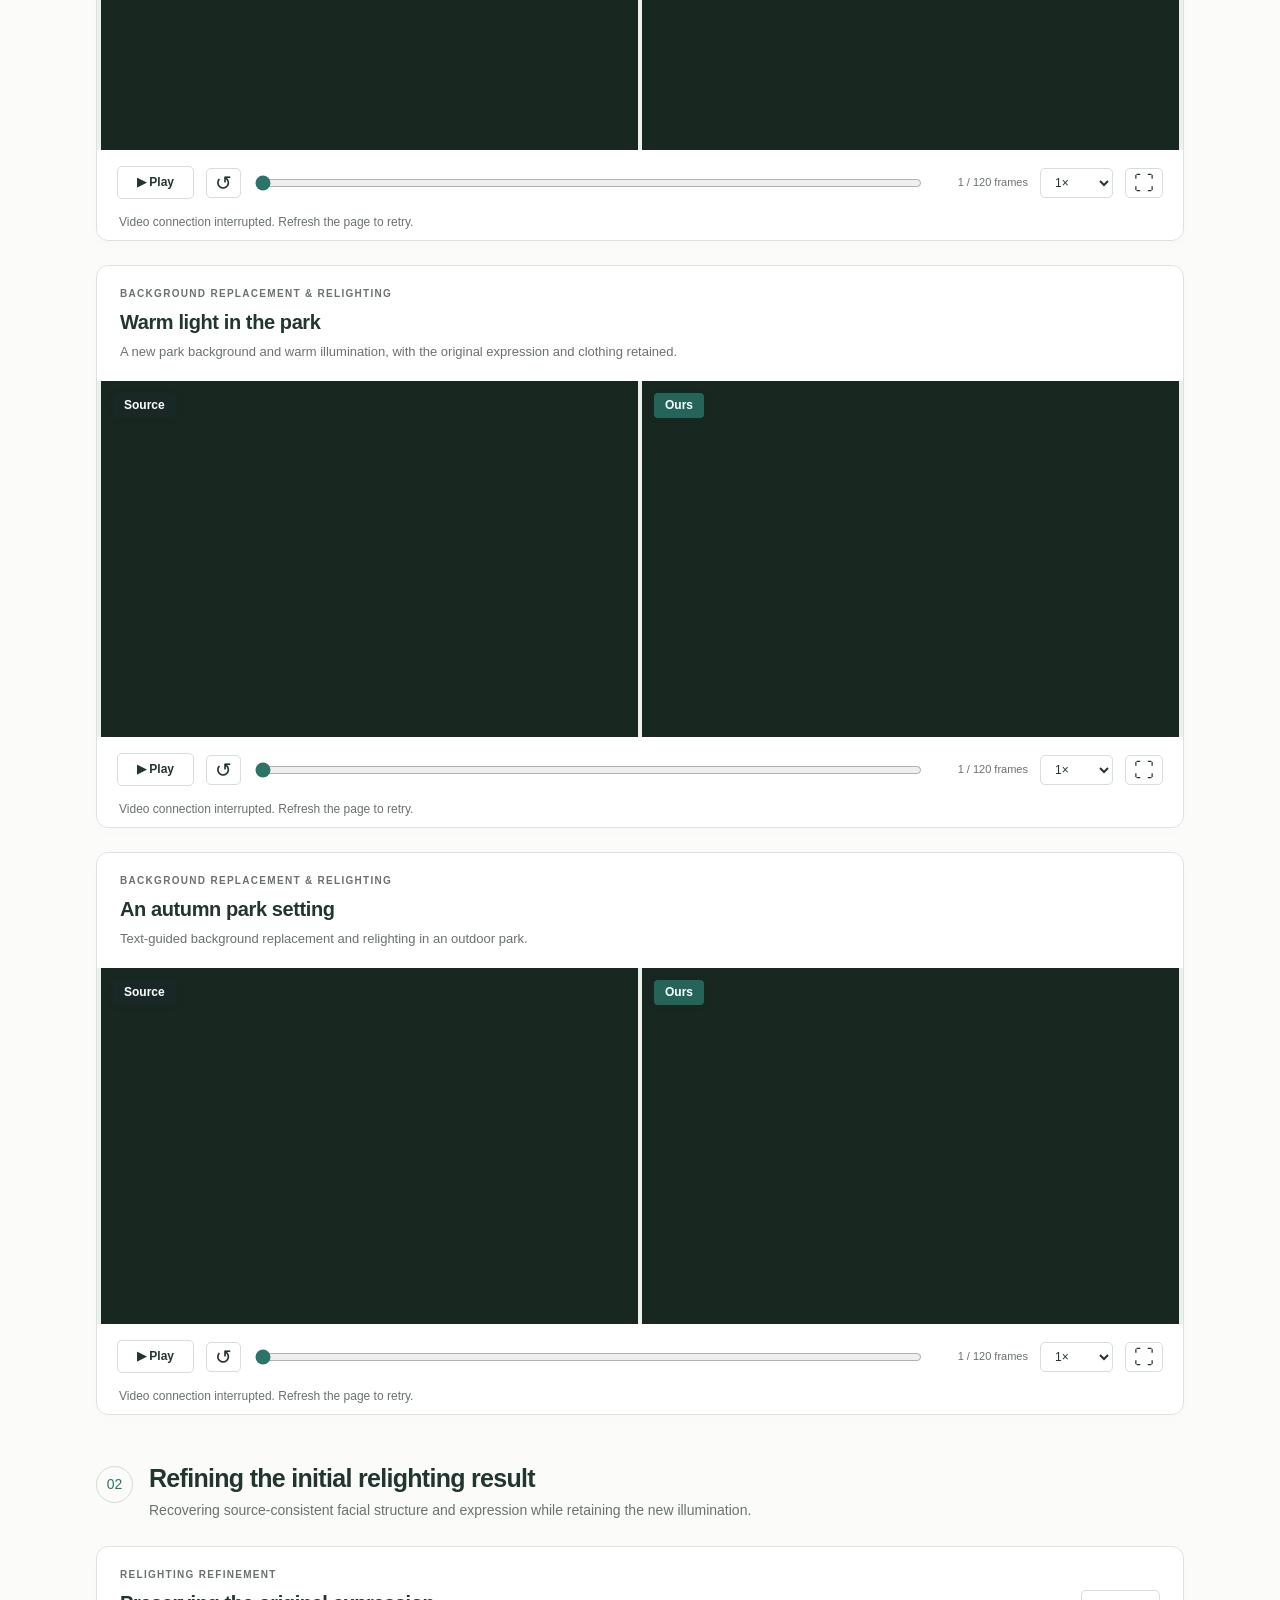
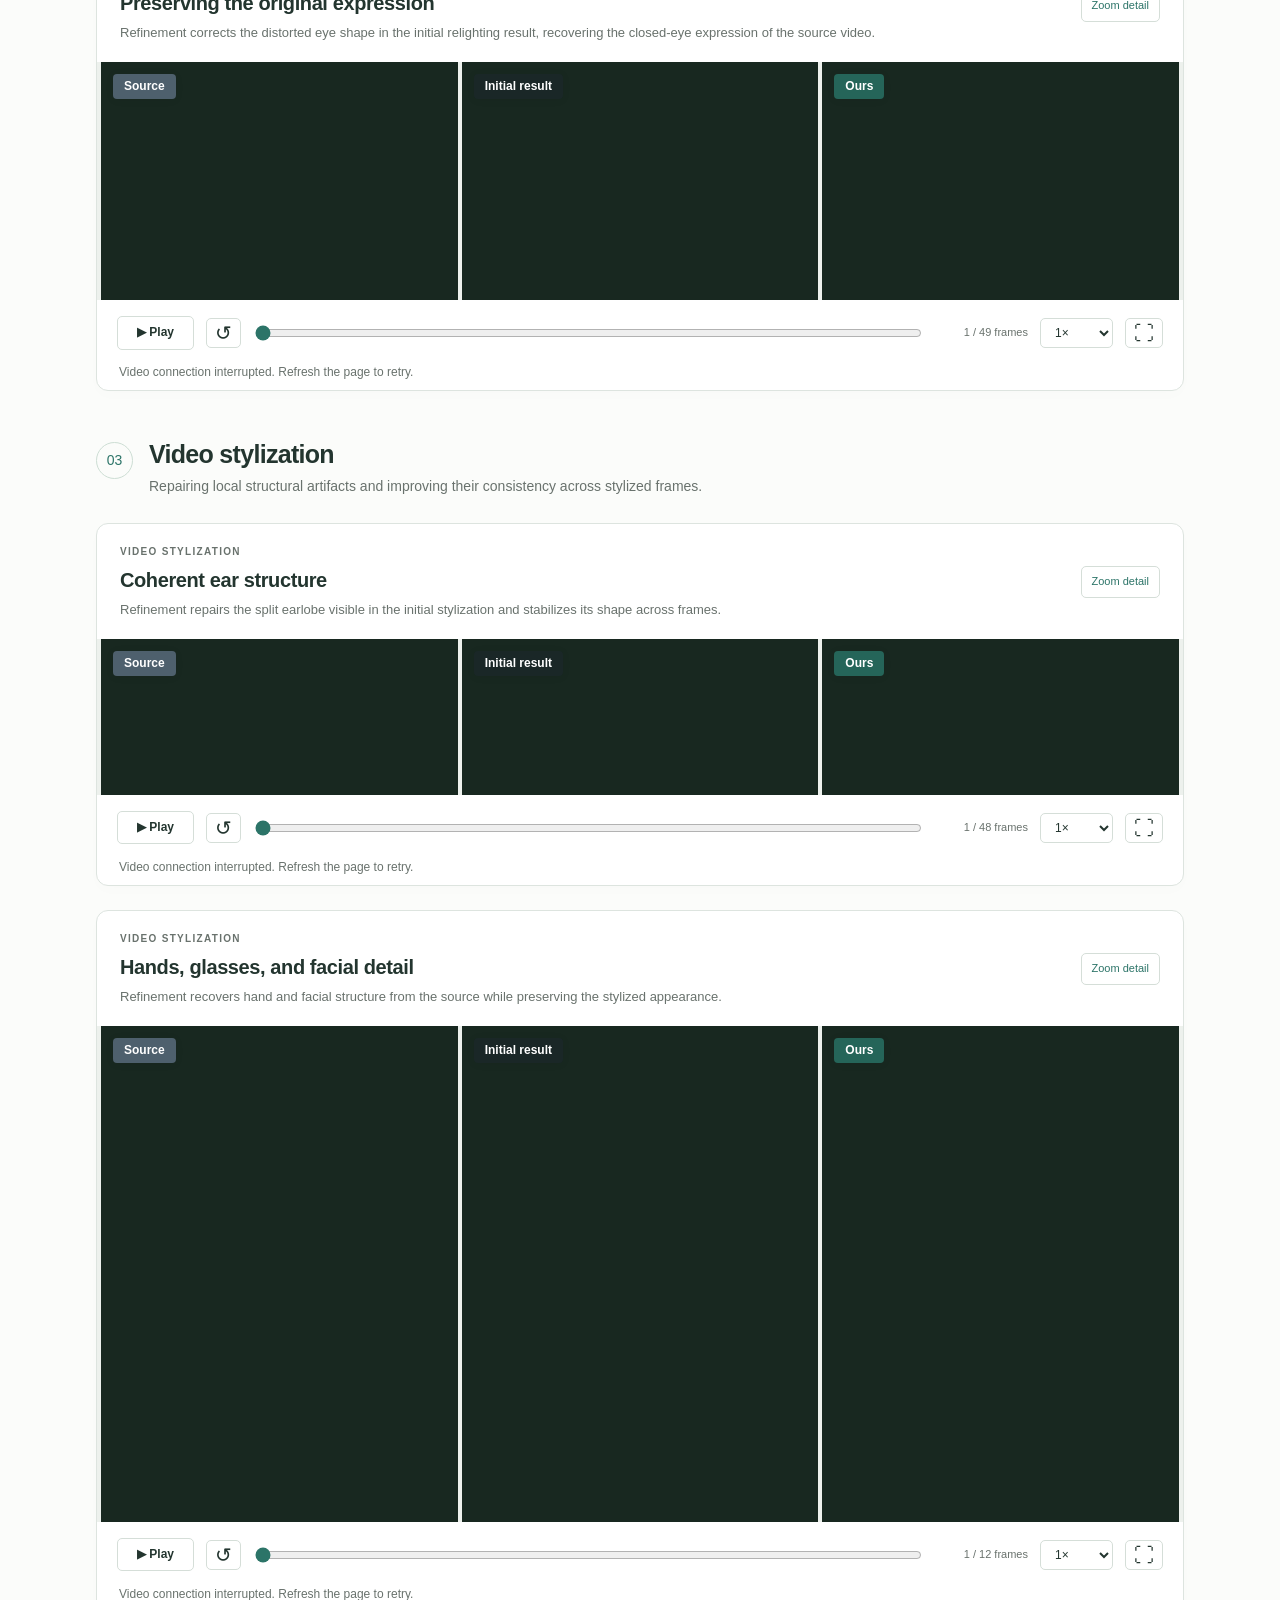
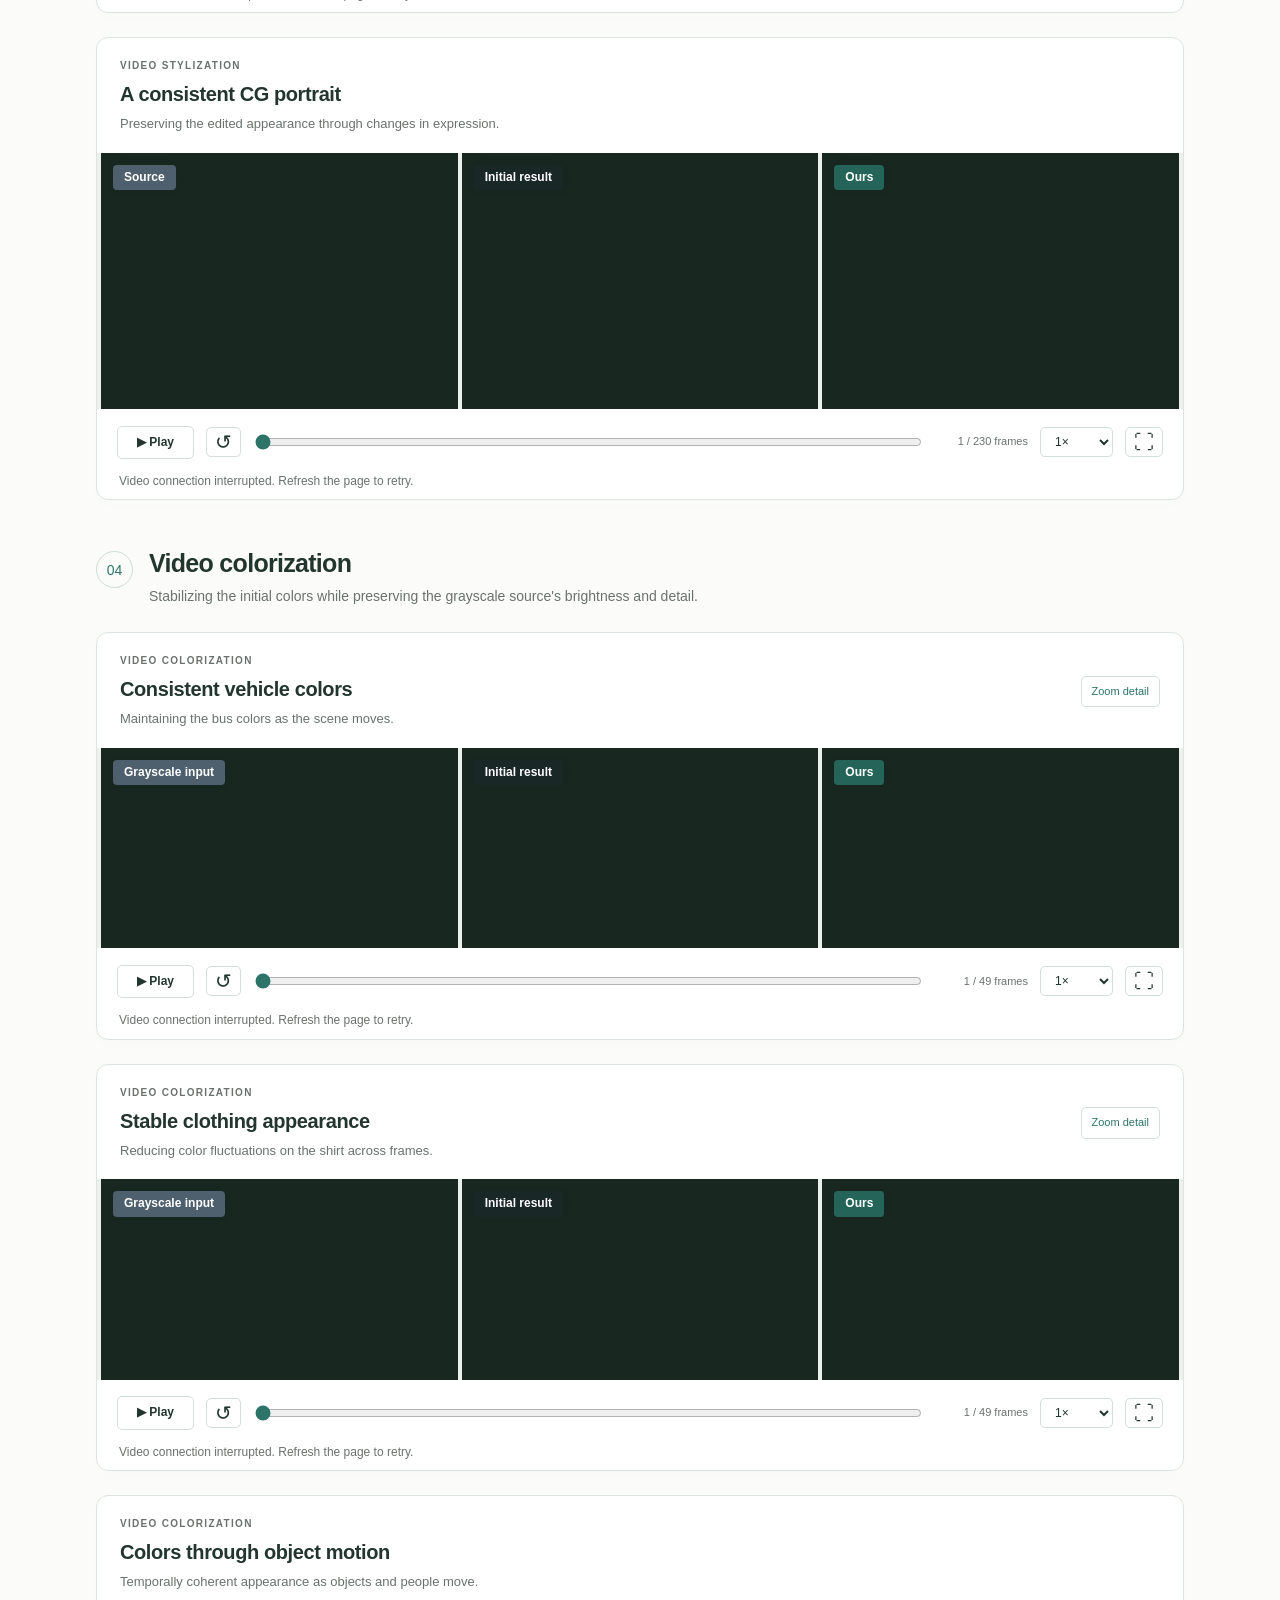
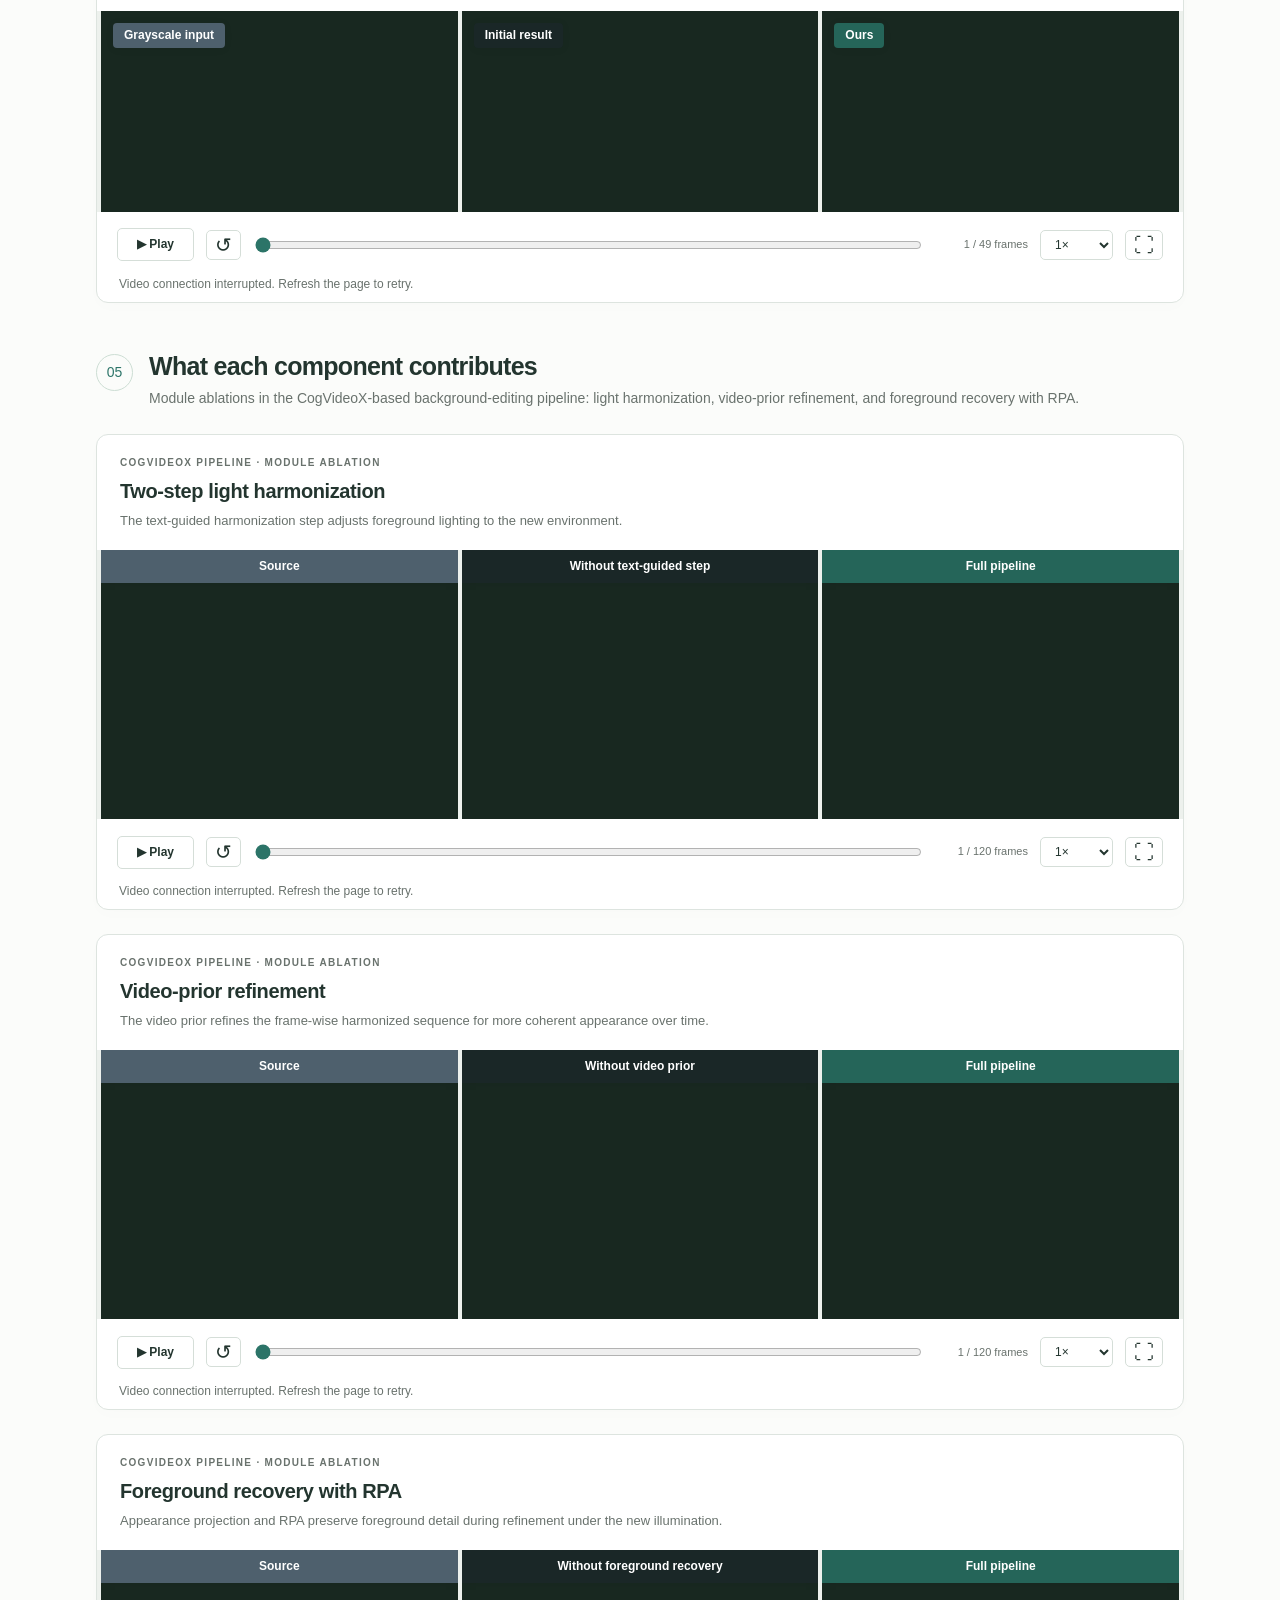
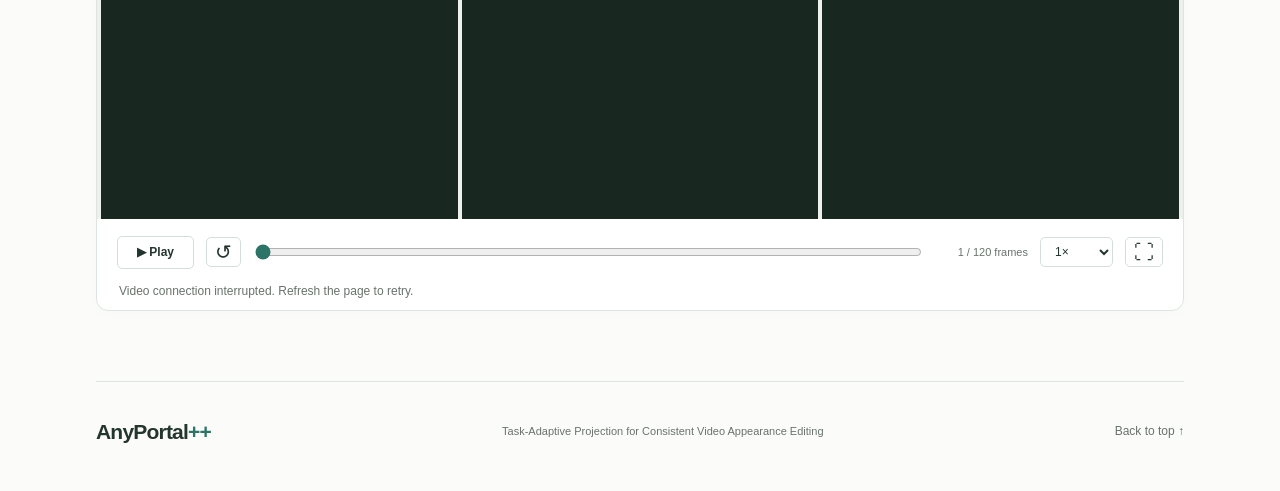
==== commit fdb55b0c: "Trim first frame consistently from two stylization examples" ====
--- a/anyportalpp/index.html
+++ b/anyportalpp/index.html
@@ -35,5 +35,5 @@
 </main>
 <footer><a class="wordmark" href="#top">AnyPortal<span>++</span></a><p>Task-Adaptive Projection for Consistent Video Appearance Editing</p><a href="#top">Back to top ↑</a></footer>
 <template id="case-template"><article class="result-card"><div class="card-heading"><div><div class="case-origin"></div><h3></h3><p class="case-caption"></p></div><button class="zoom-button" type="button" aria-pressed="false">Zoom detail</button></div><div class="video-pair"><figure><div class="video-window"><video muted playsinline preload="none" disablepictureinpicture></video><span class="video-label raw-label">Raw</span></div></figure><figure><div class="video-window"><video muted playsinline preload="none" disablepictureinpicture></video><span class="video-label ours-label">Ours</span></div></figure></div><div class="controls"><button type="button" class="play-button" aria-label="Play paired videos">▶ Play</button><button type="button" class="reset-button" aria-label="Replay from first frame">↺</button><input type="range" class="scrubber" min="0" max="1000" value="0" aria-label="Video timeline"><output class="frame-count">Frame 1</output><label class="speed-label"><span class="sr-only">Playback speed</span><select aria-label="Playback speed"><option value="1">1×</option><option value="0.5">0.5×</option><option value="0.25">0.25×</option></select></label><button class="expand-button" aria-label="Expand comparison" title="Expand comparison">⛶</button></div><p class="play-status" aria-live="polite"></p></article></template>
-<script src="app.js?v=20261017-ablations" defer></script>
+<script src="app.js?v=20261018-style-trim1" defer></script>
 </body></html>
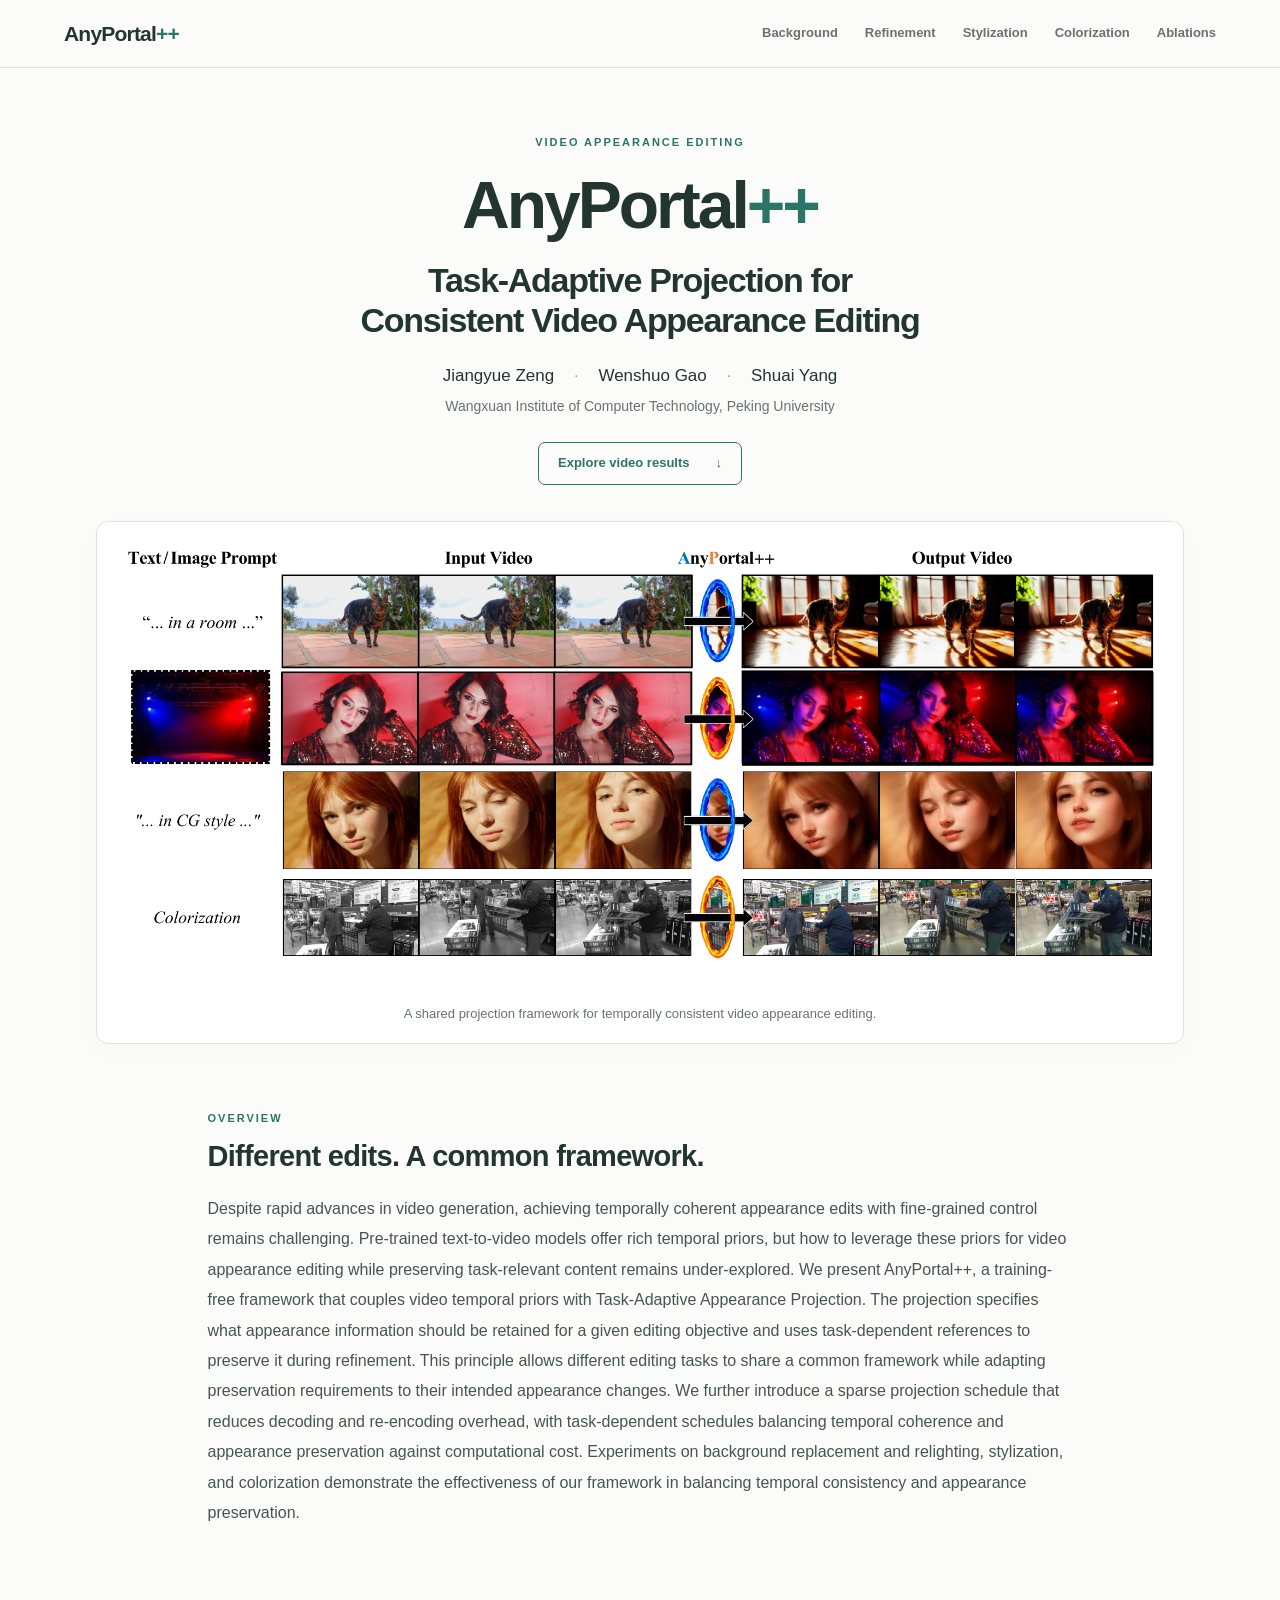
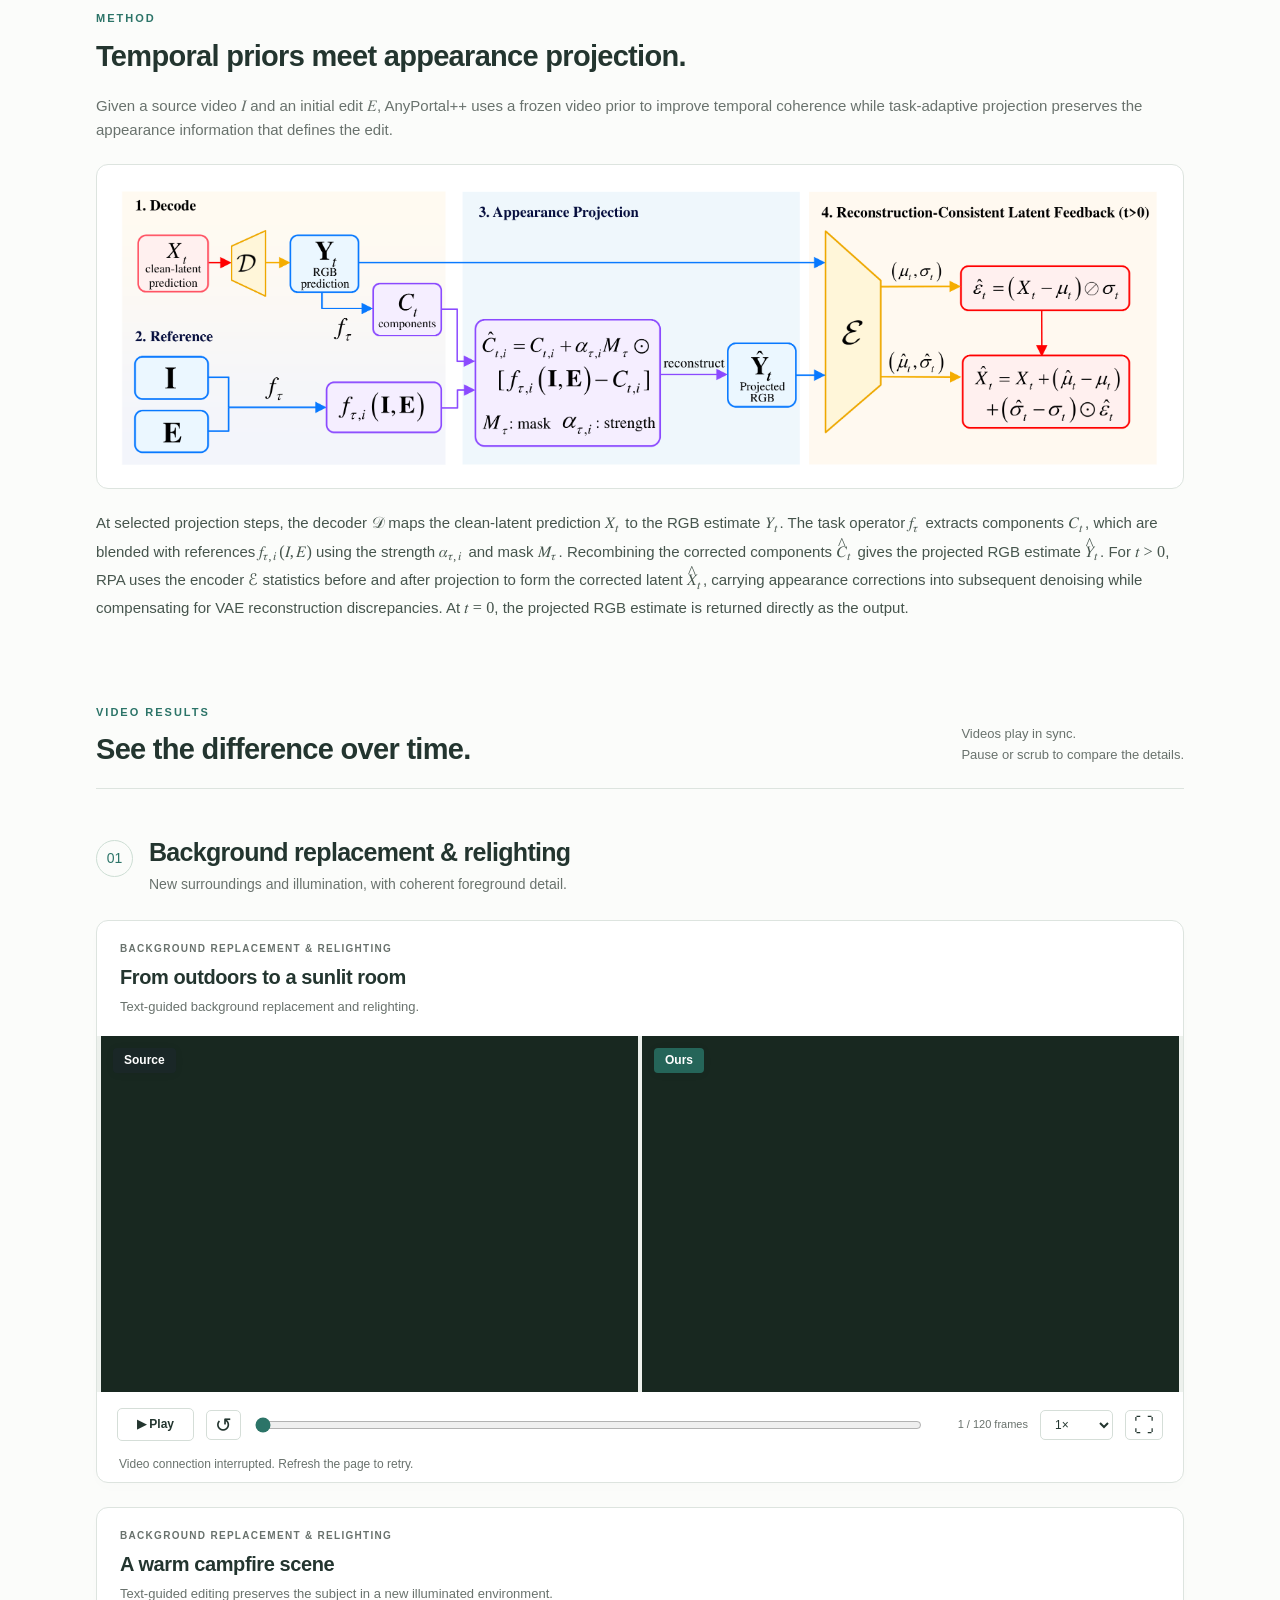
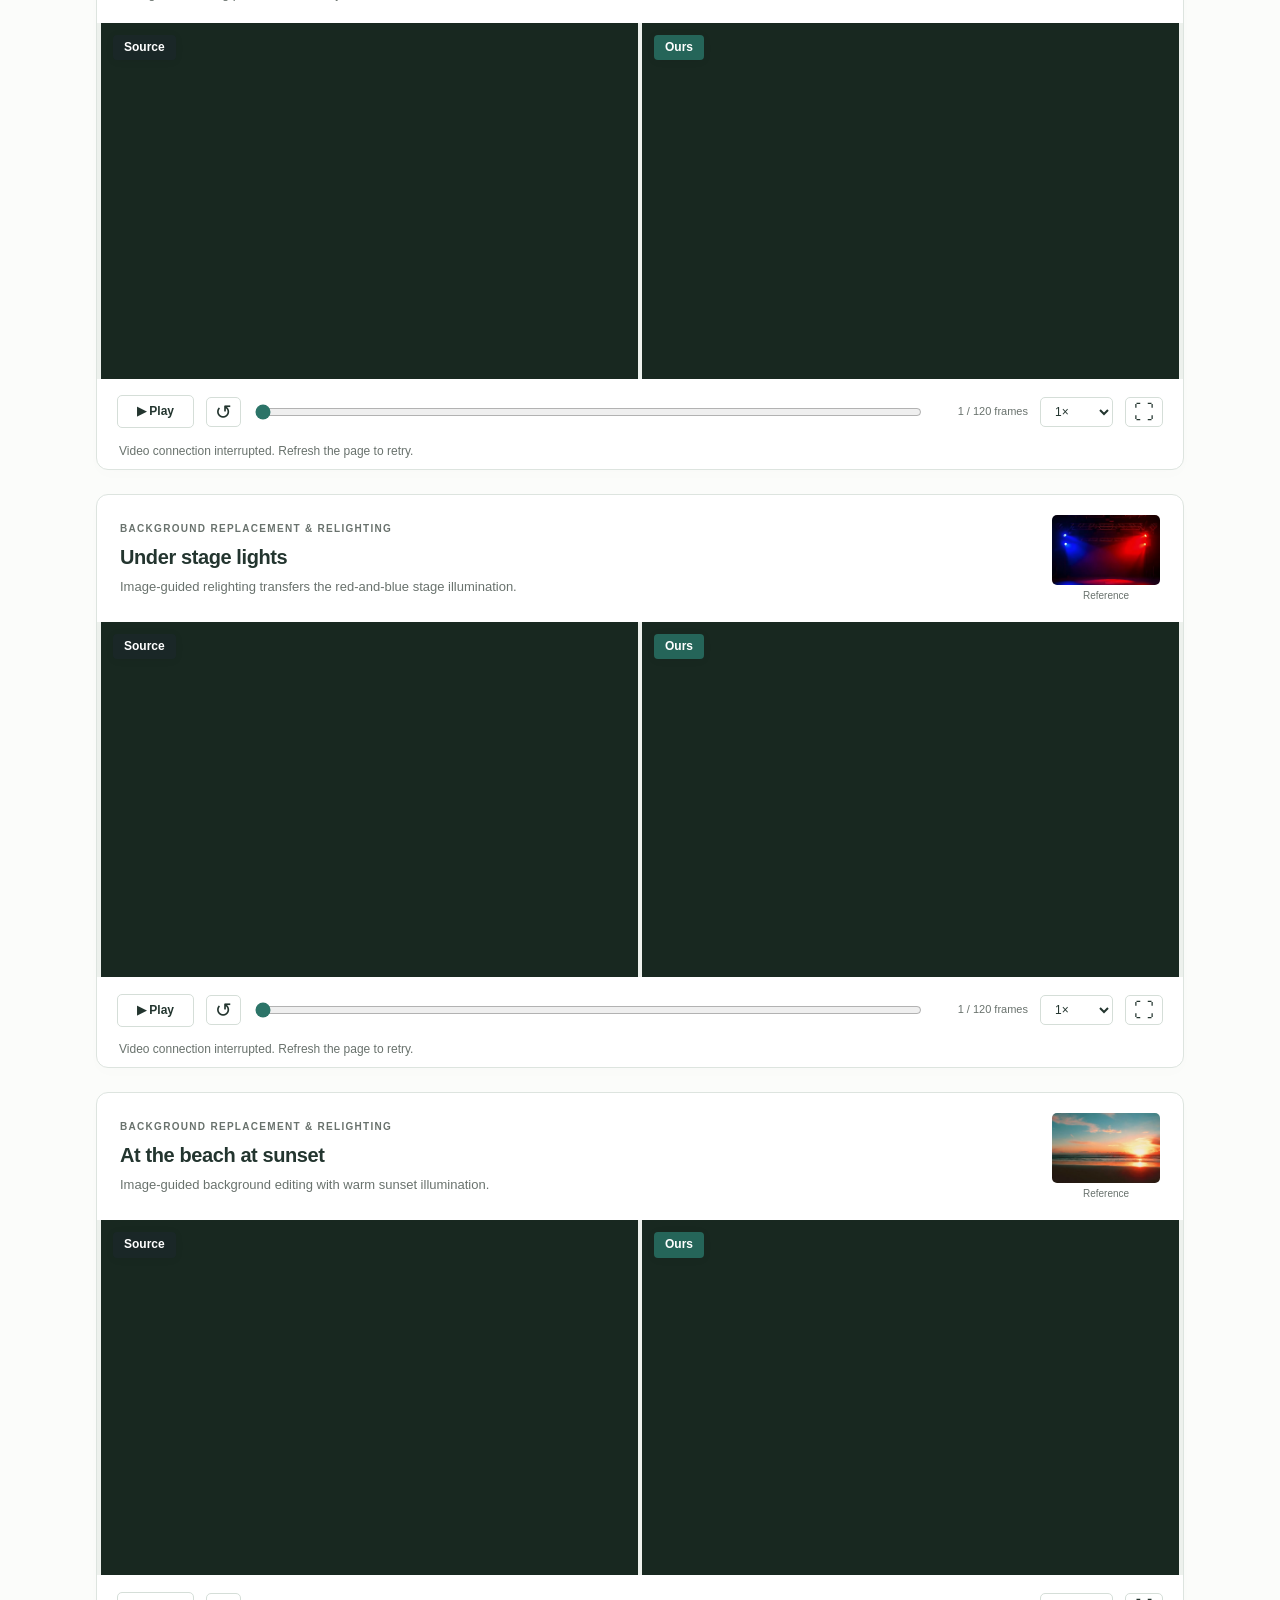
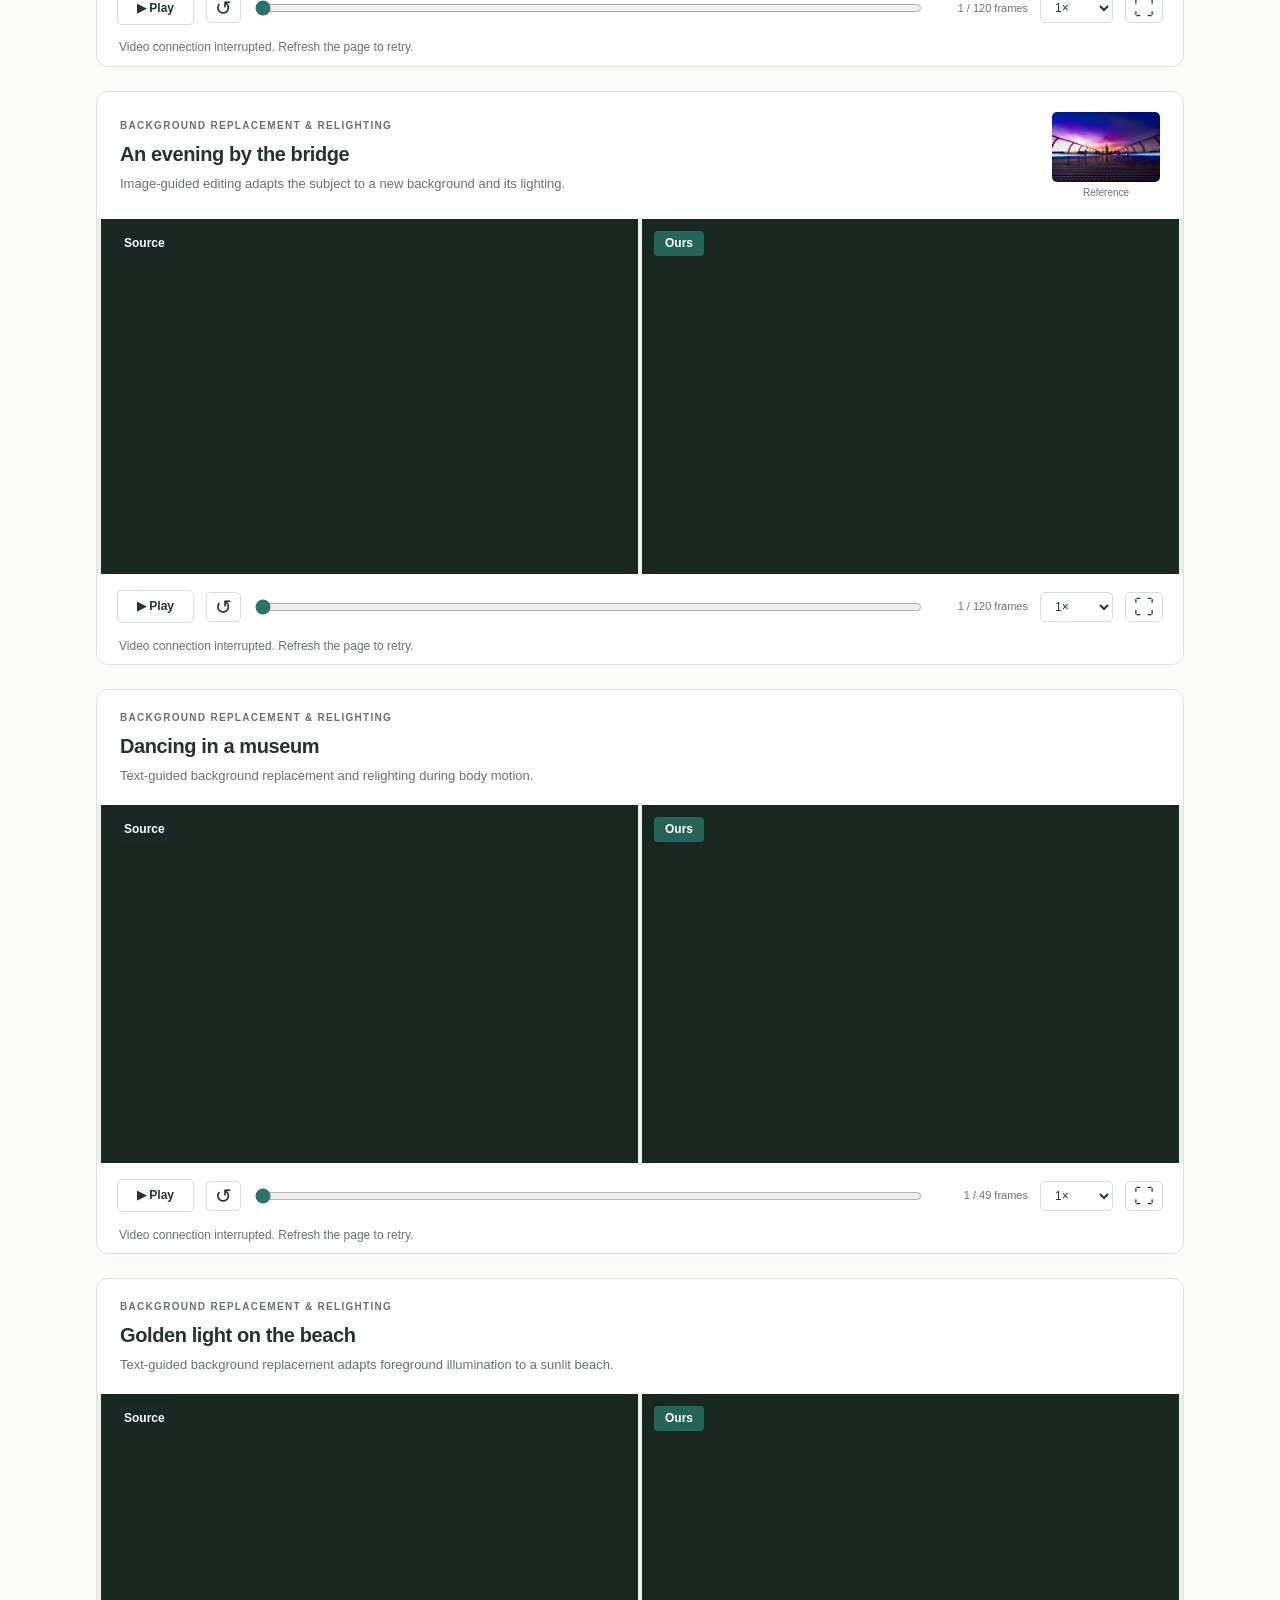
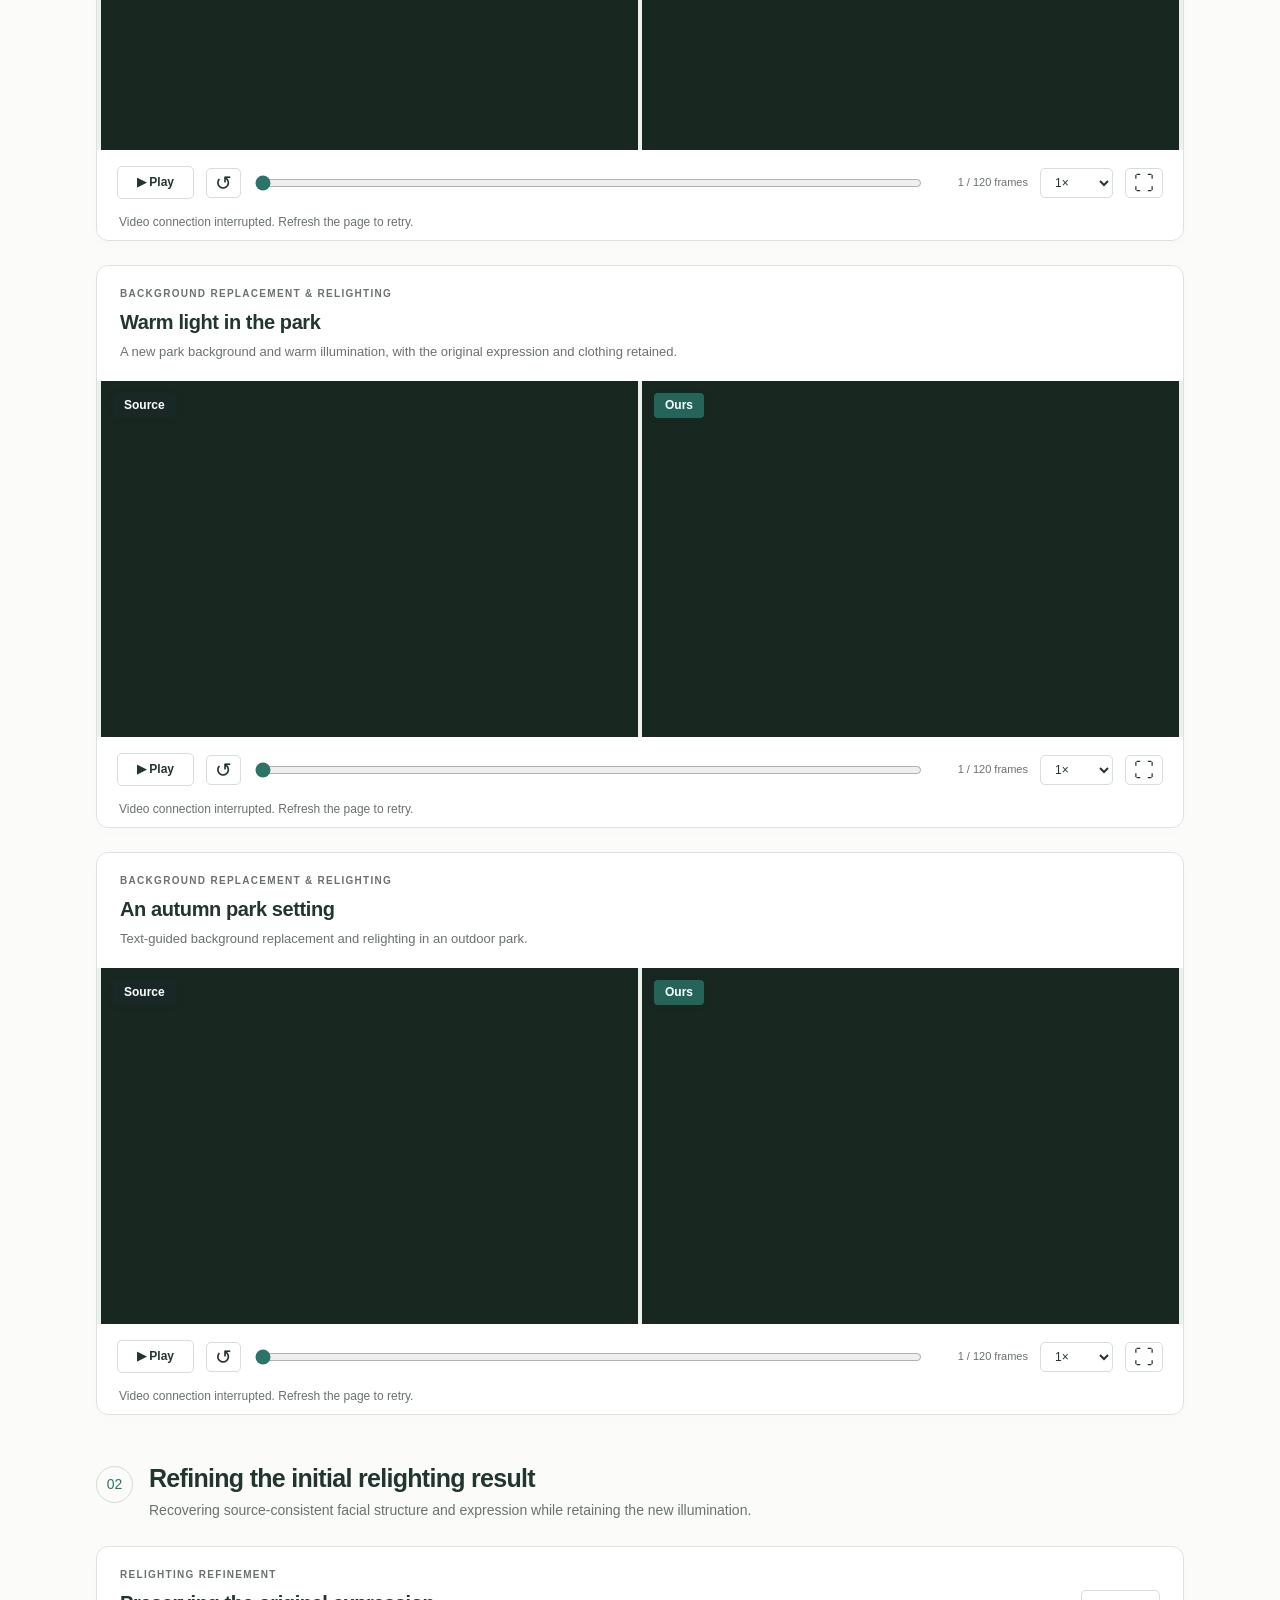
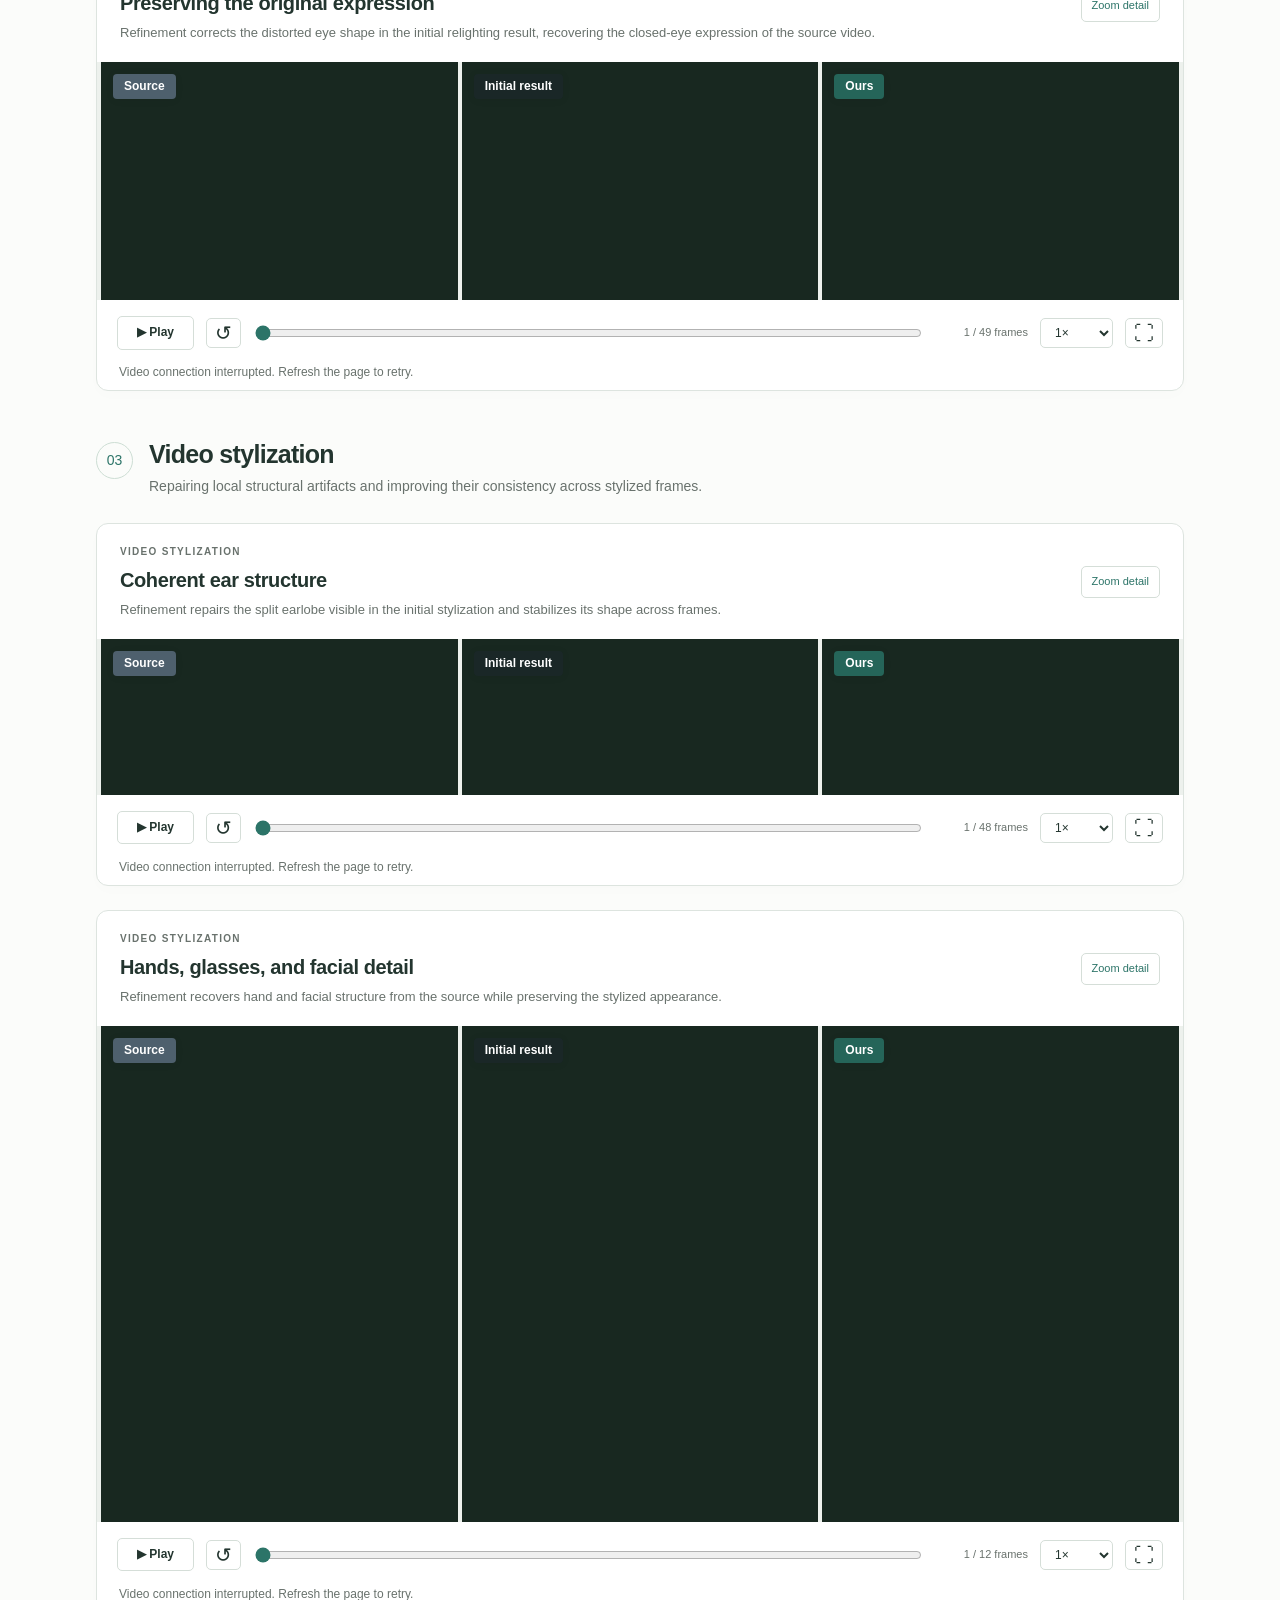
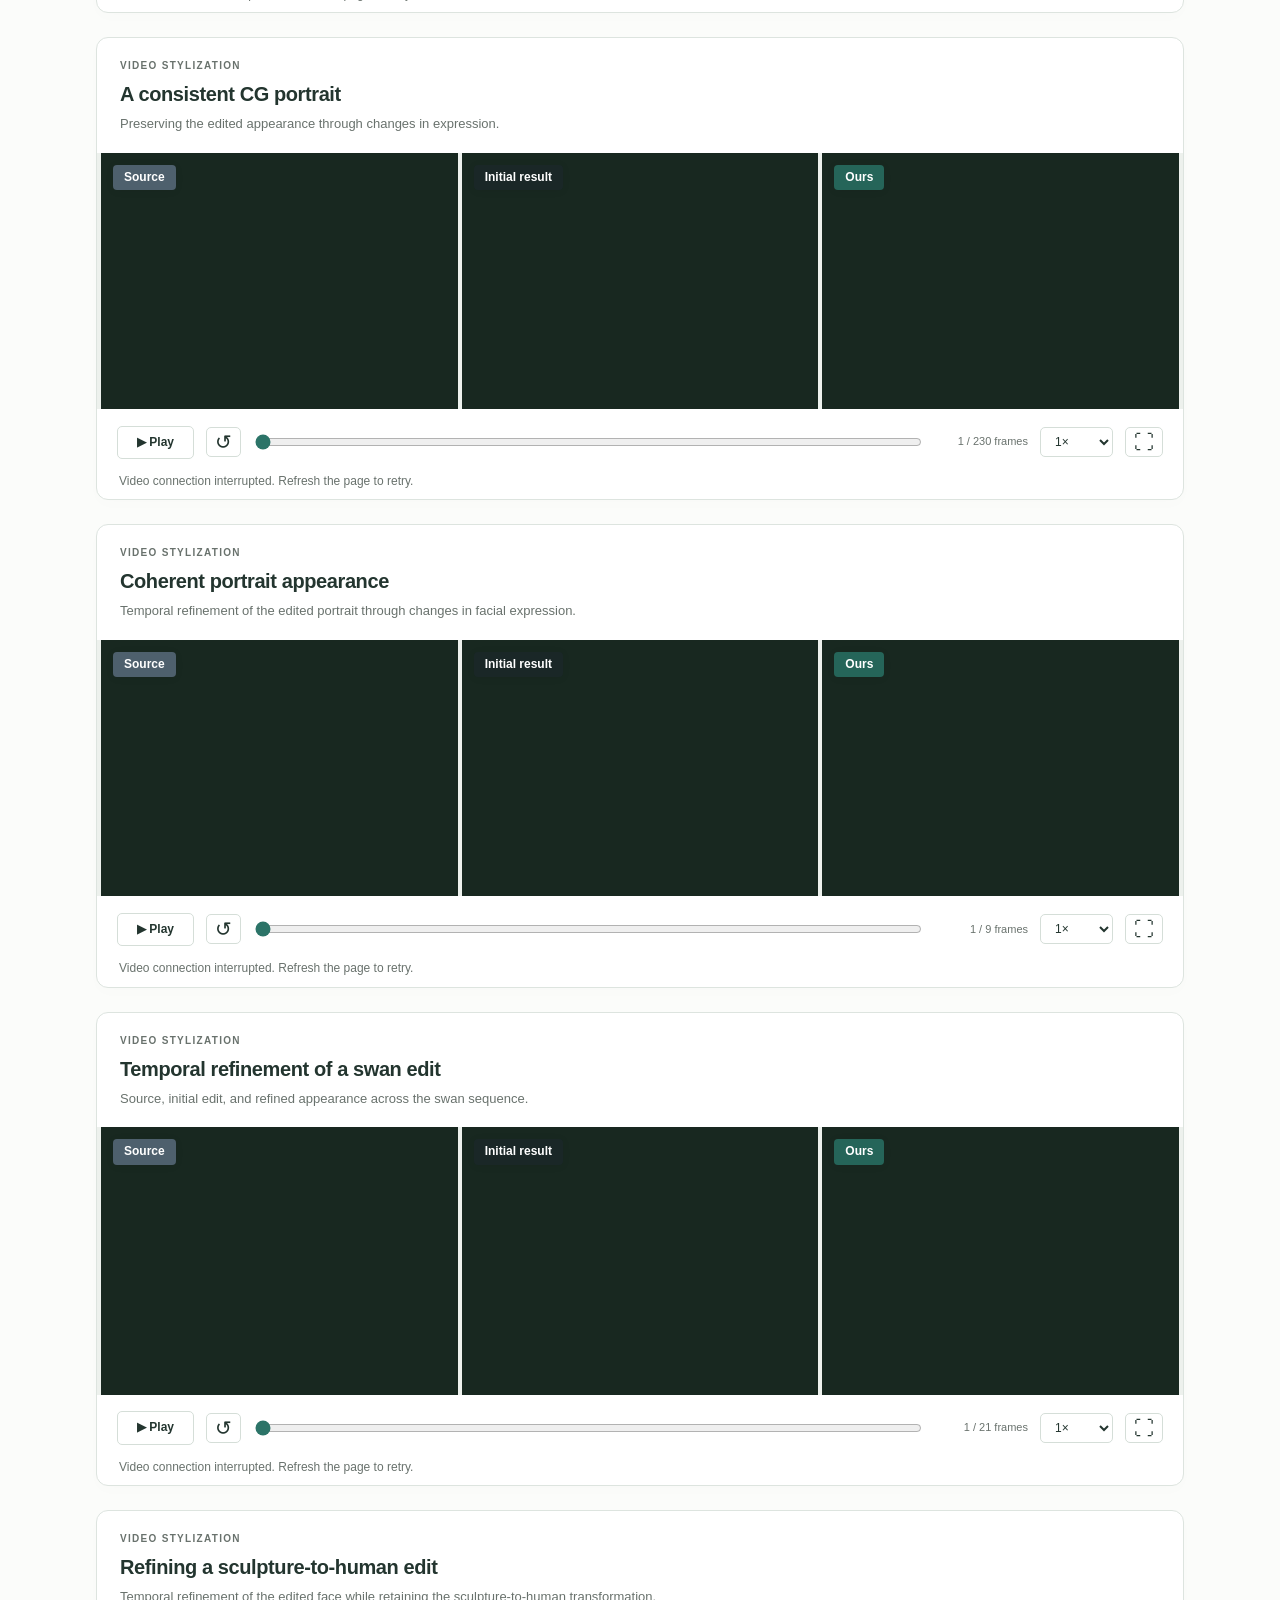
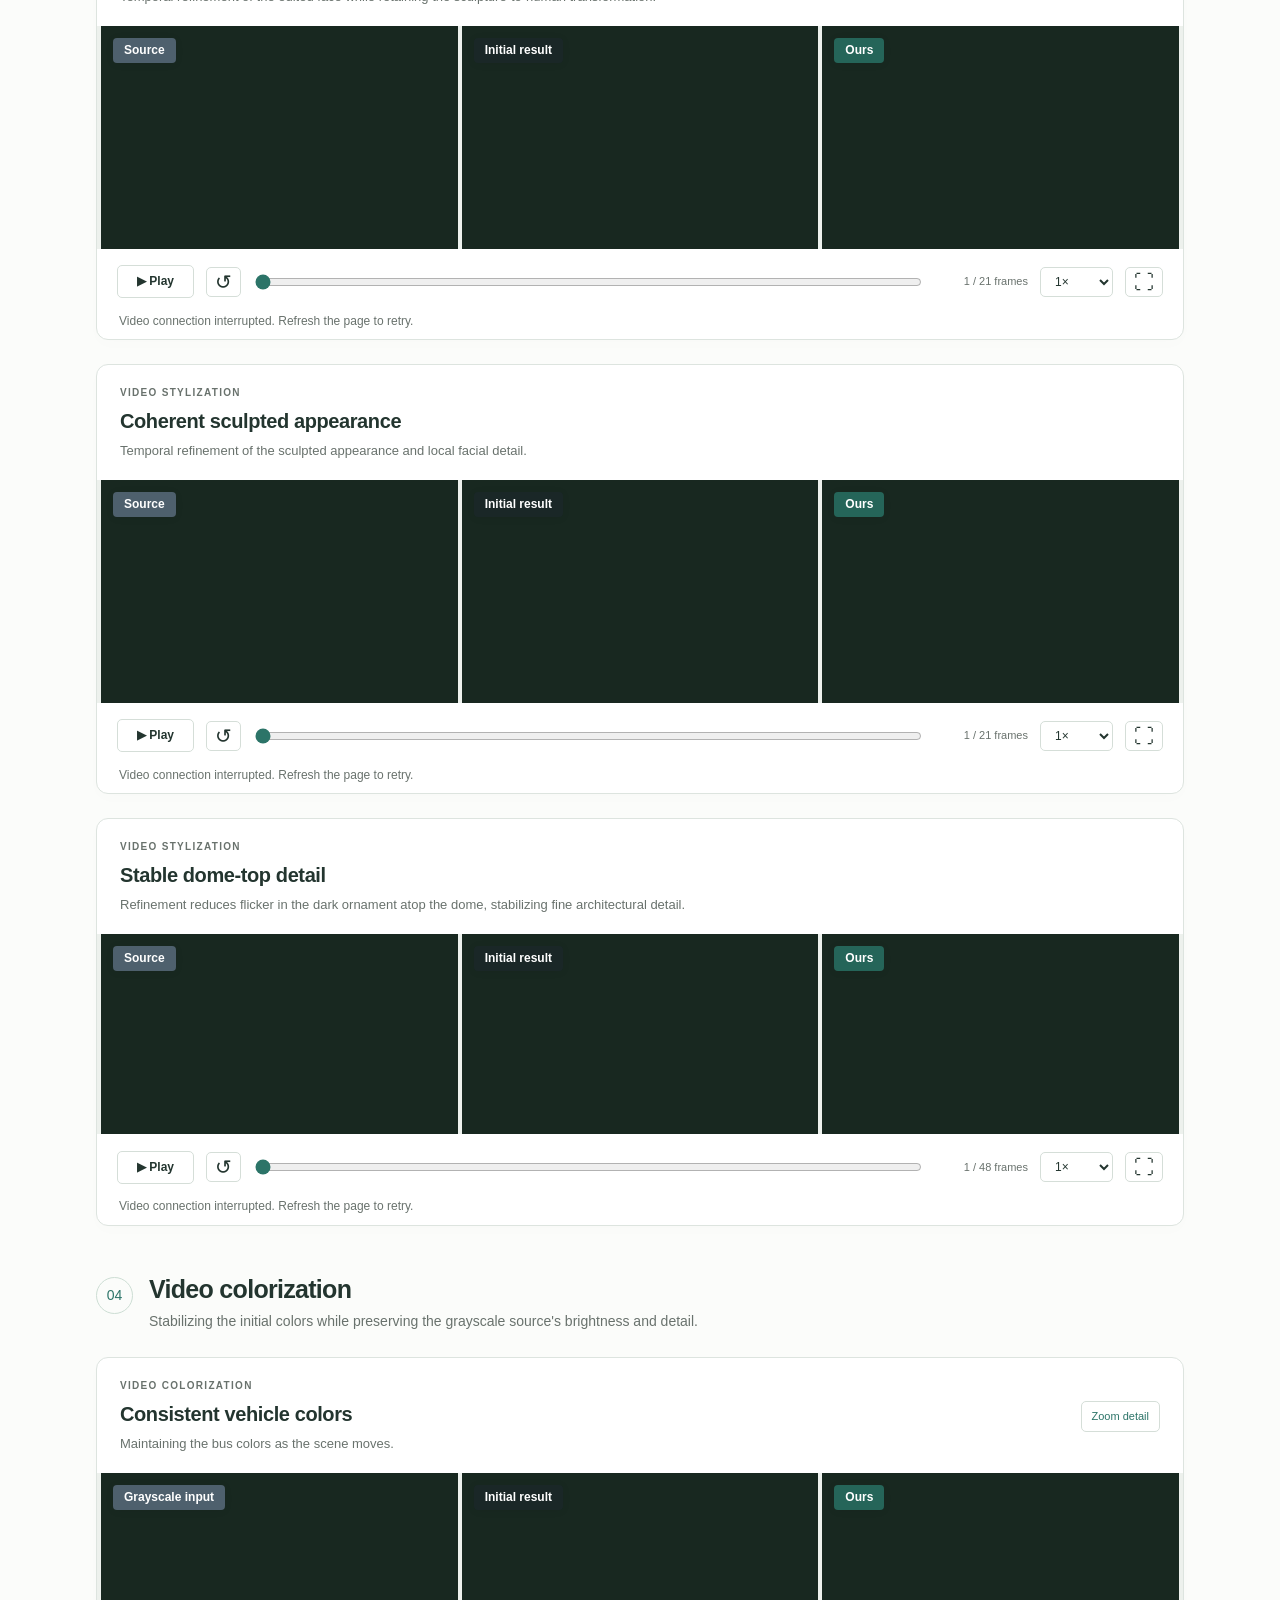
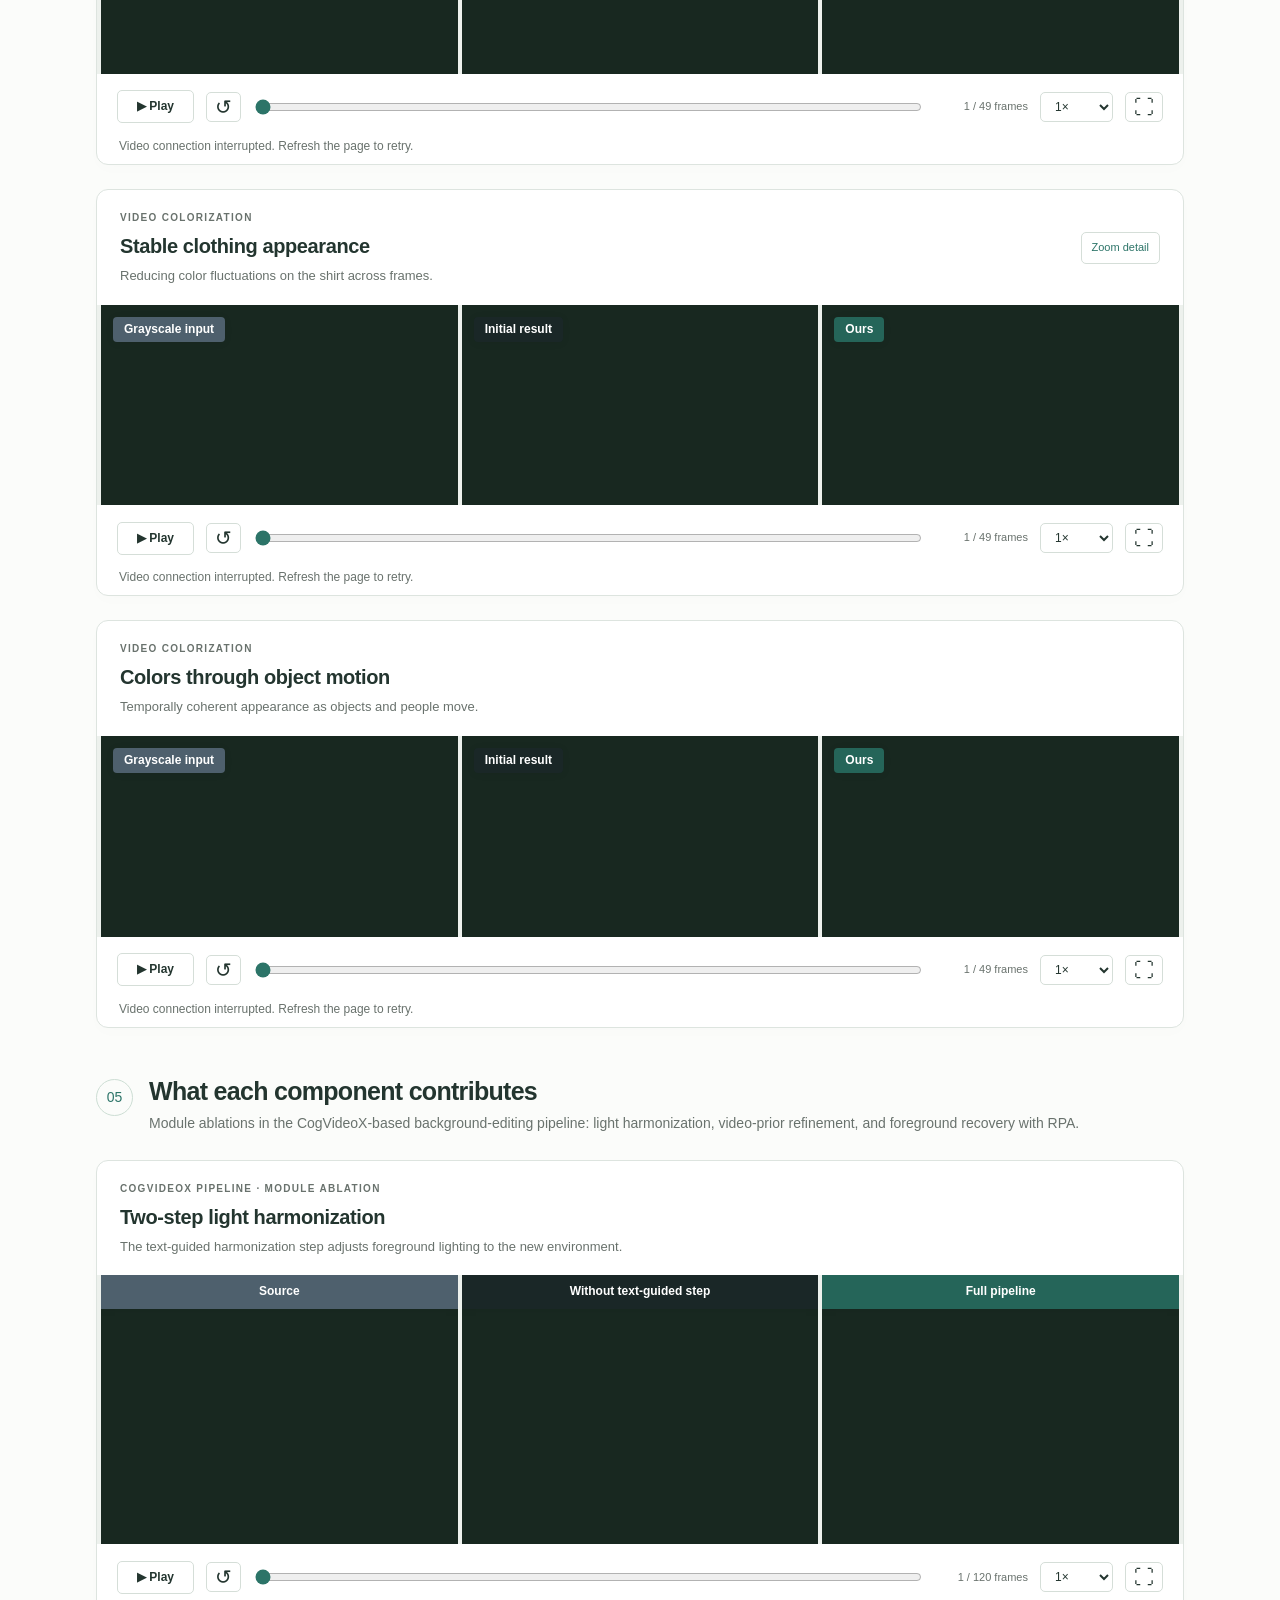
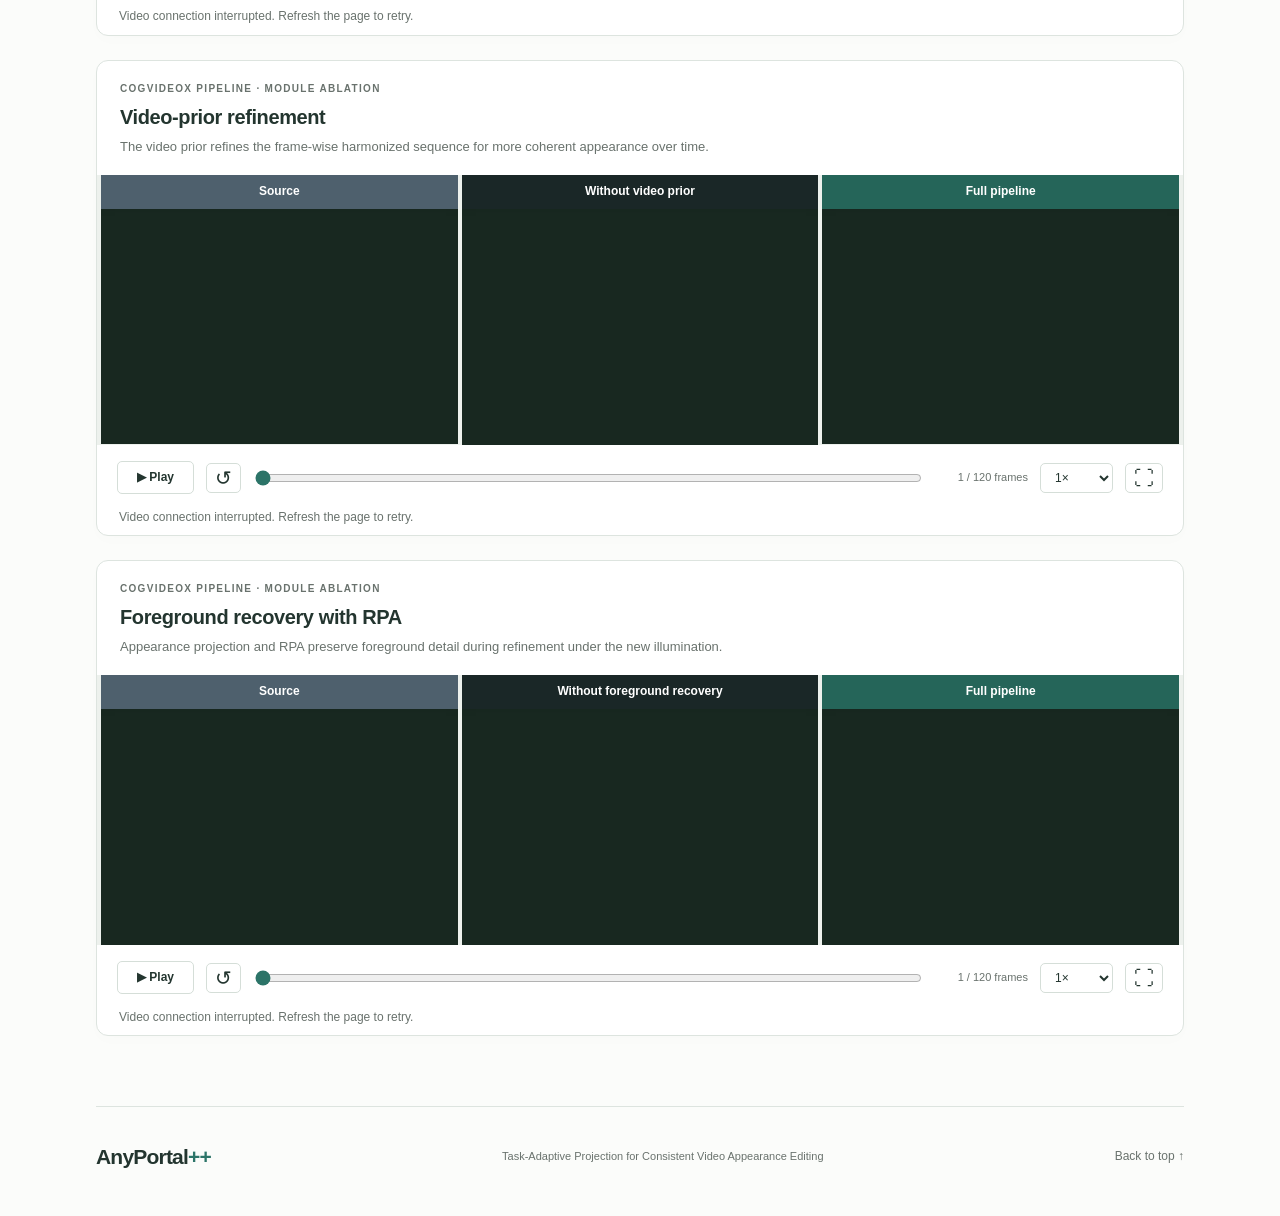
==== commit c9ace1dc: "Add five author-selected stylization examples" ====
--- a/anyportalpp/index.html
+++ b/anyportalpp/index.html
@@ -35,5 +35,5 @@
 </main>
 <footer><a class="wordmark" href="#top">AnyPortal<span>++</span></a><p>Task-Adaptive Projection for Consistent Video Appearance Editing</p><a href="#top">Back to top ↑</a></footer>
 <template id="case-template"><article class="result-card"><div class="card-heading"><div><div class="case-origin"></div><h3></h3><p class="case-caption"></p></div><button class="zoom-button" type="button" aria-pressed="false">Zoom detail</button></div><div class="video-pair"><figure><div class="video-window"><video muted playsinline preload="none" disablepictureinpicture></video><span class="video-label raw-label">Raw</span></div></figure><figure><div class="video-window"><video muted playsinline preload="none" disablepictureinpicture></video><span class="video-label ours-label">Ours</span></div></figure></div><div class="controls"><button type="button" class="play-button" aria-label="Play paired videos">▶ Play</button><button type="button" class="reset-button" aria-label="Replay from first frame">↺</button><input type="range" class="scrubber" min="0" max="1000" value="0" aria-label="Video timeline"><output class="frame-count">Frame 1</output><label class="speed-label"><span class="sr-only">Playback speed</span><select aria-label="Playback speed"><option value="1">1×</option><option value="0.5">0.5×</option><option value="0.25">0.25×</option></select></label><button class="expand-button" aria-label="Expand comparison" title="Expand comparison">⛶</button></div><p class="play-status" aria-live="polite"></p></article></template>
-<script src="app.js?v=20261018-style-trim1" defer></script>
+<script src="app.js?v=20261018-style-more" defer></script>
 </body></html>
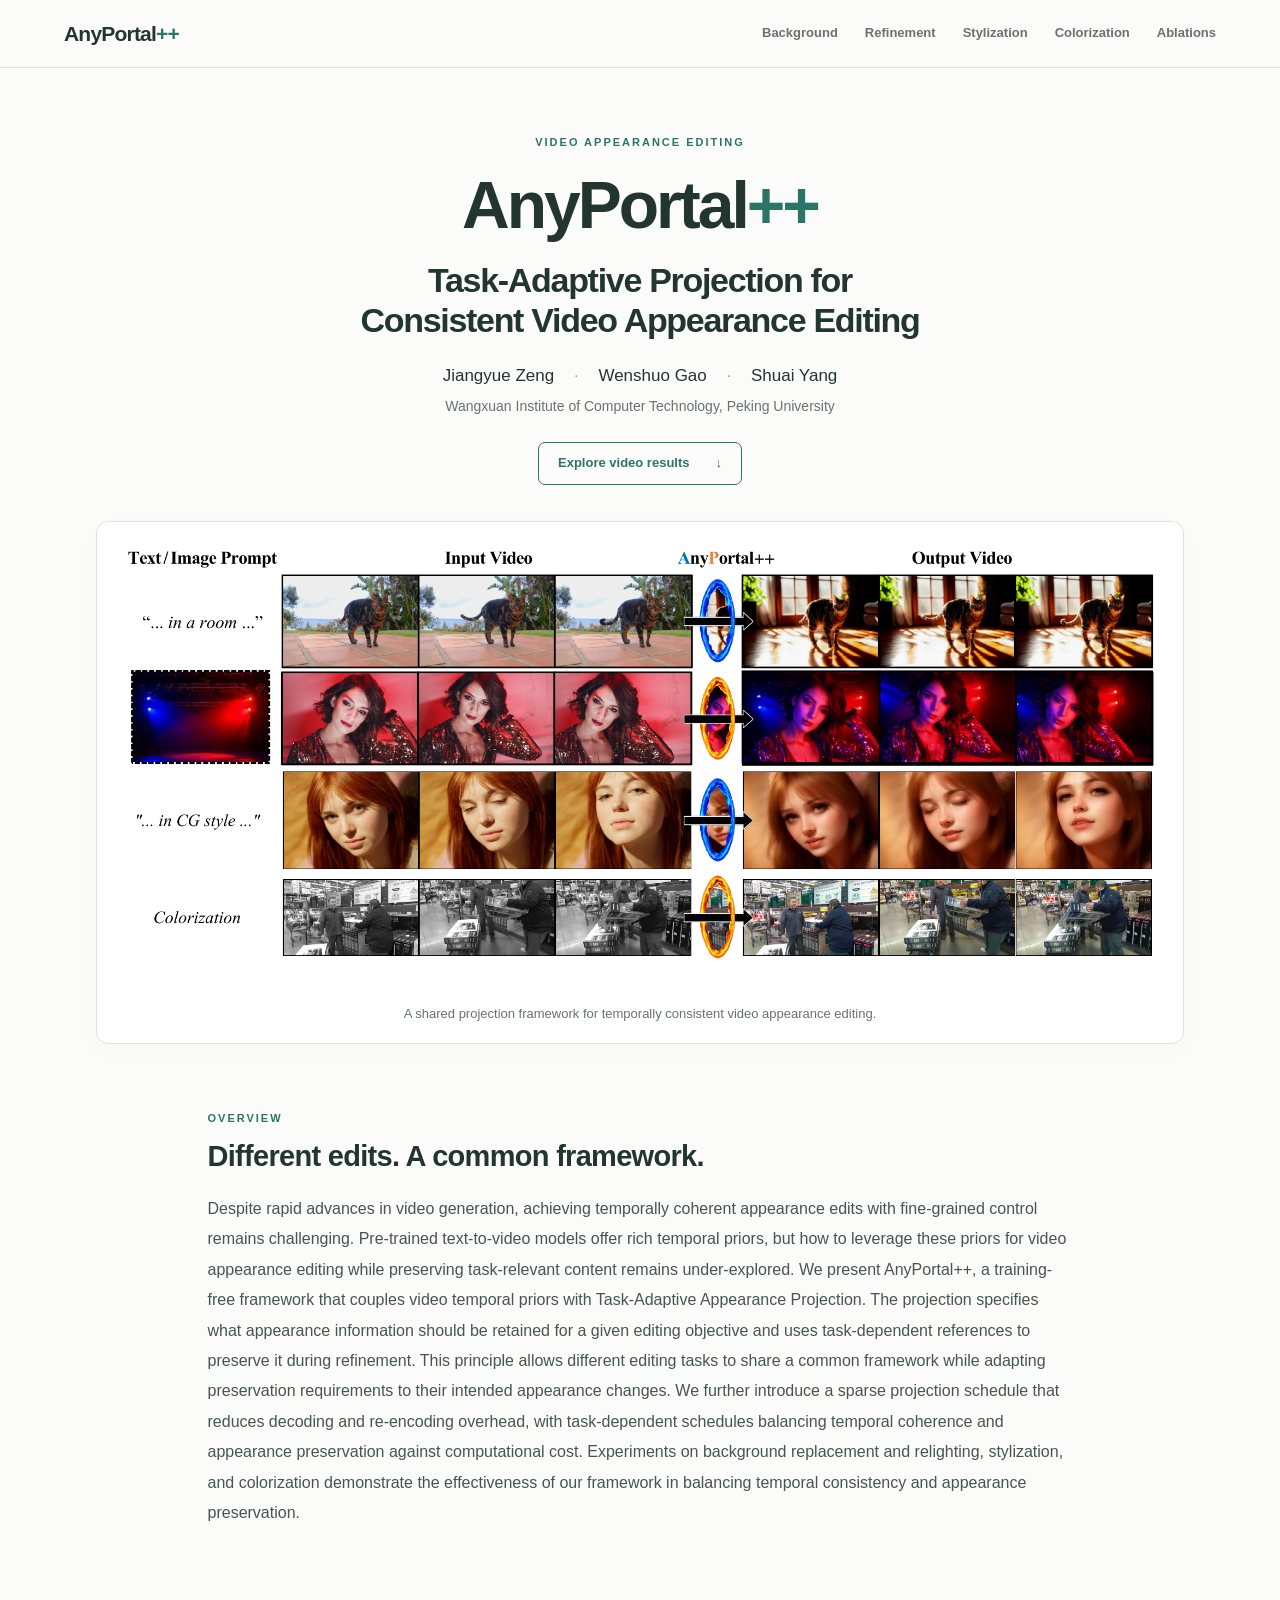
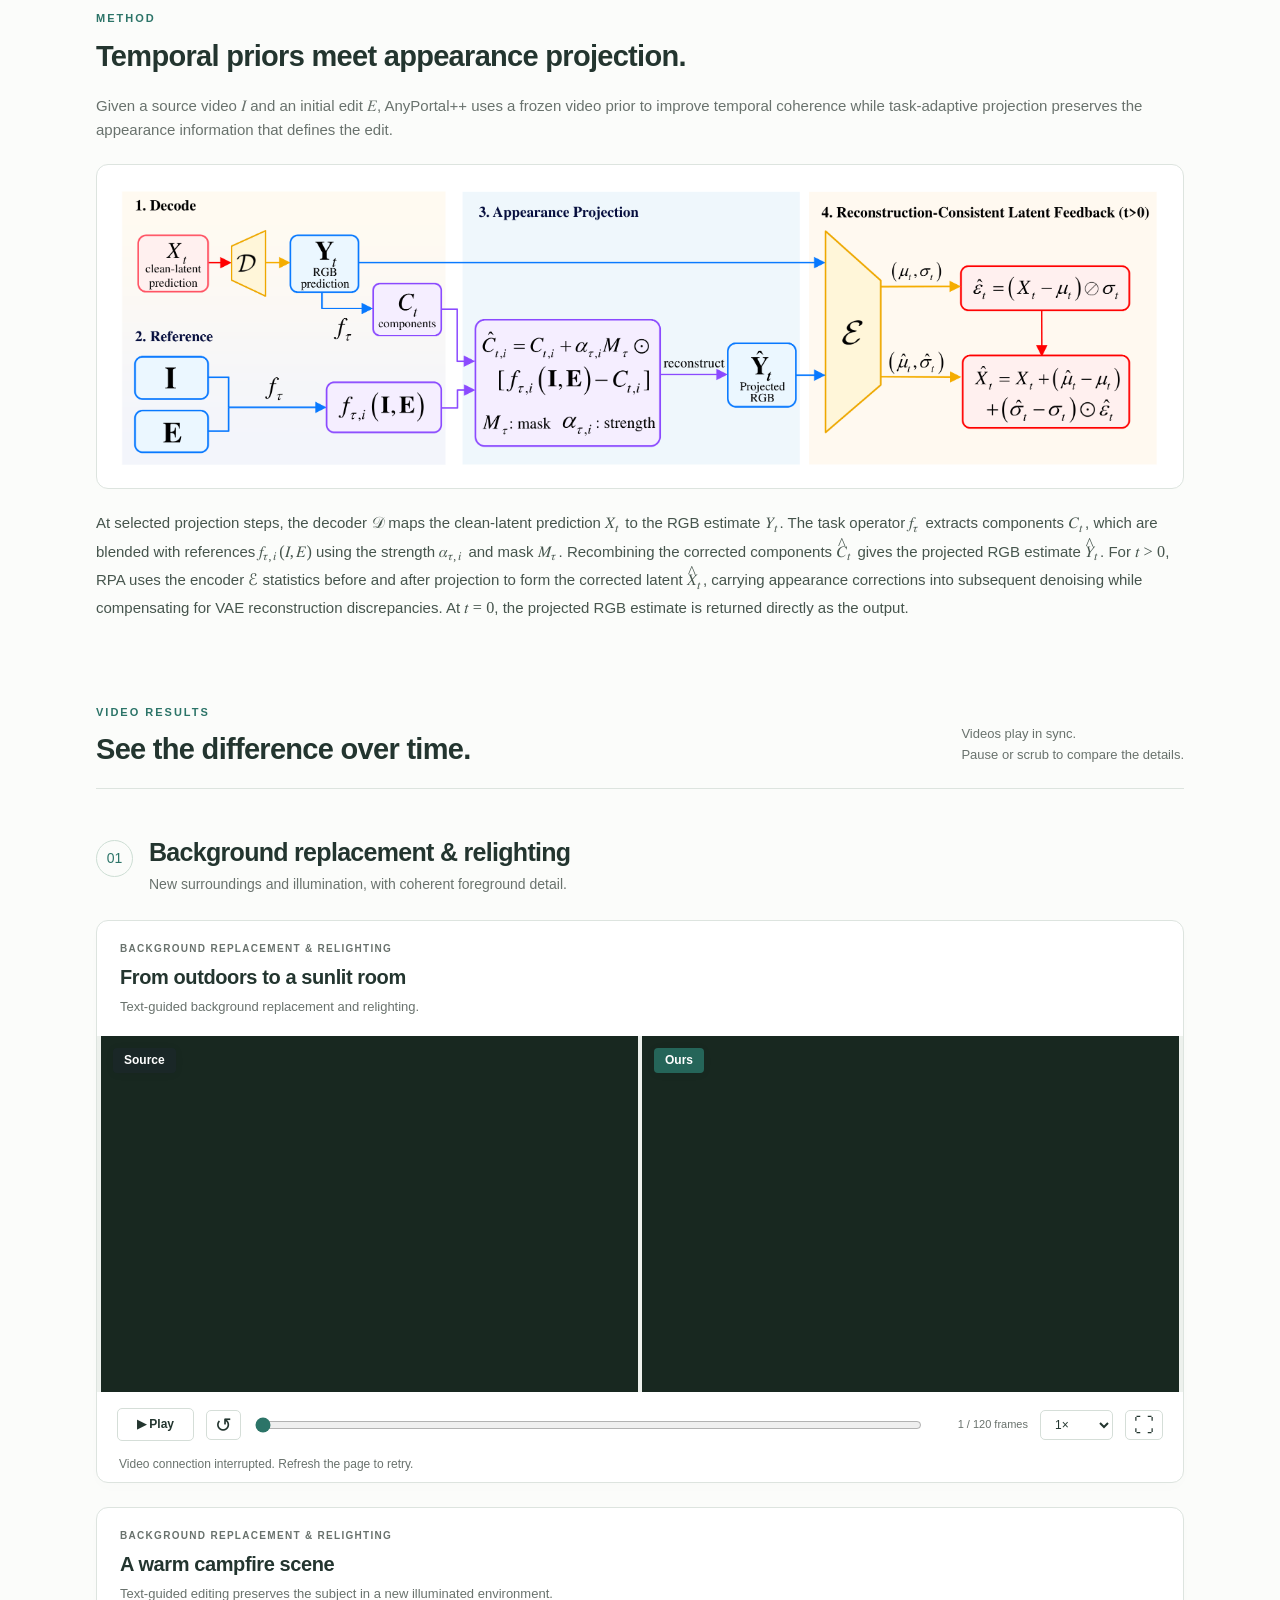
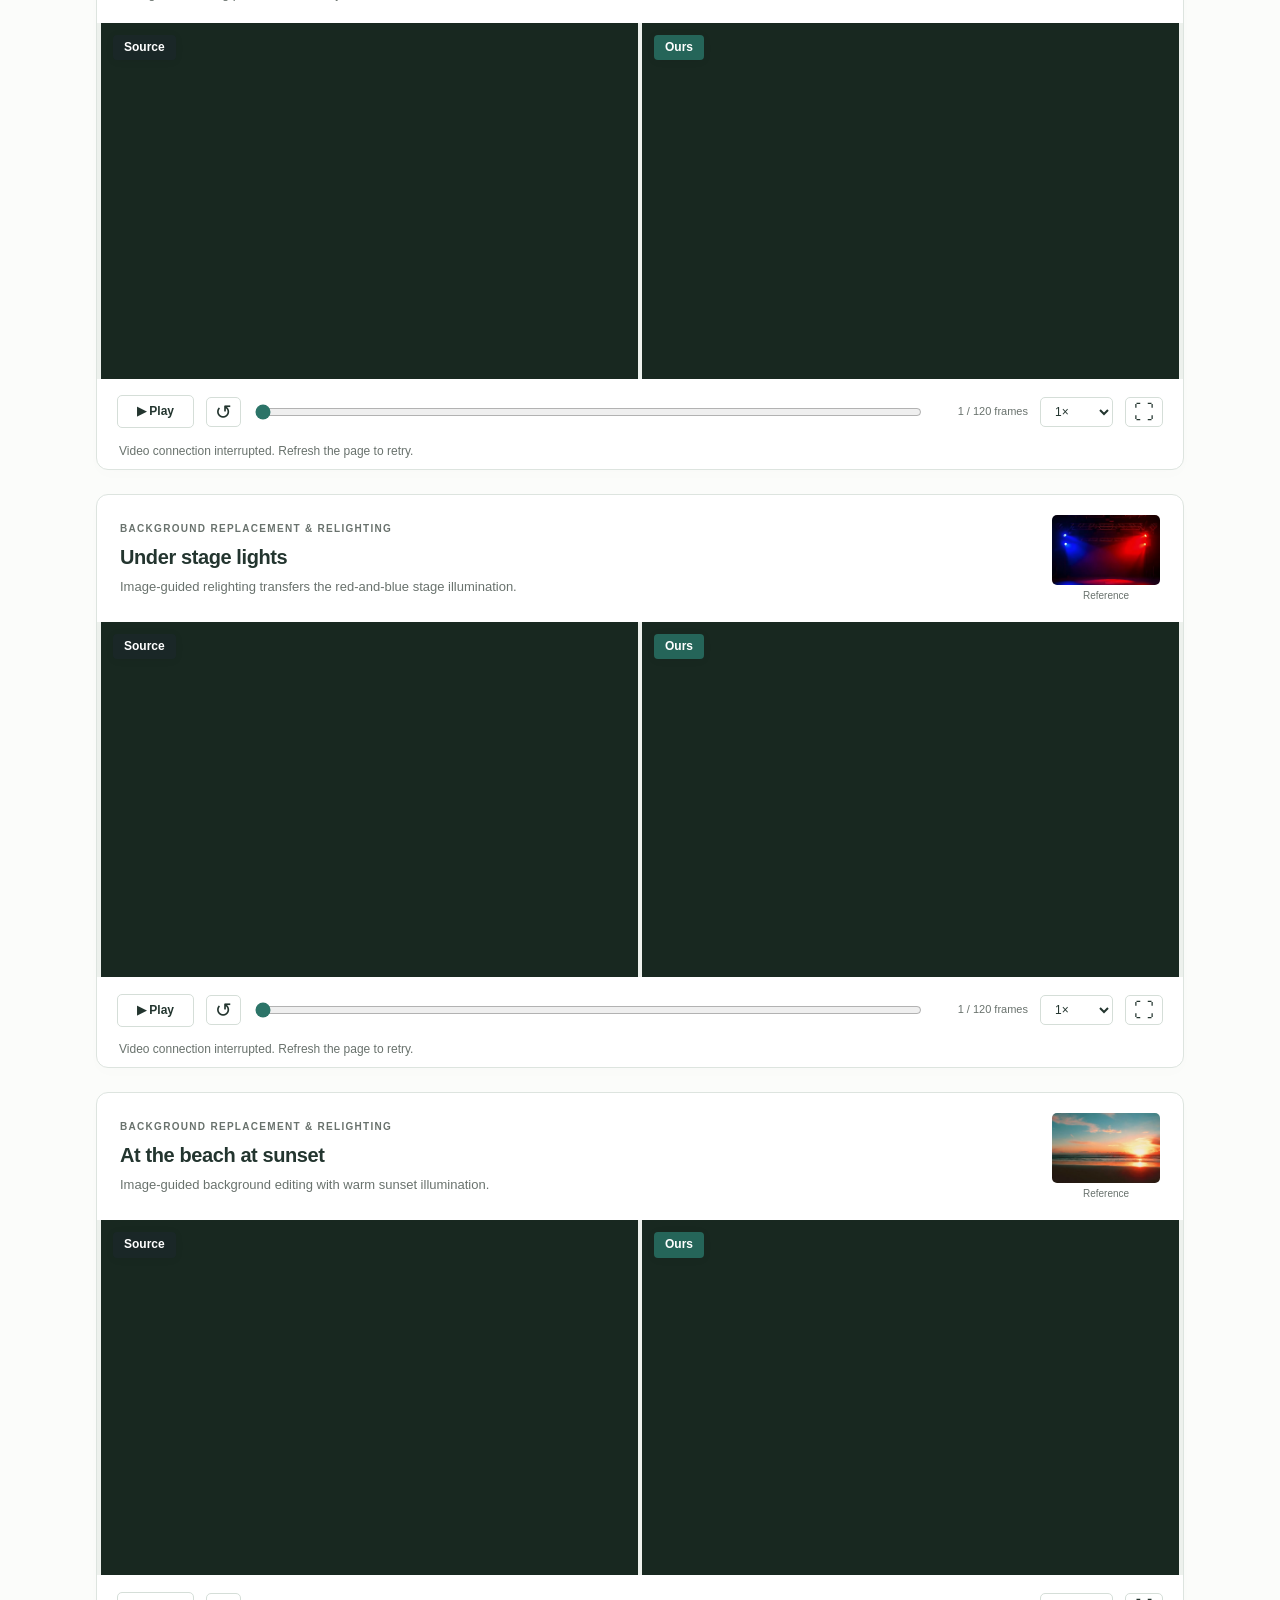
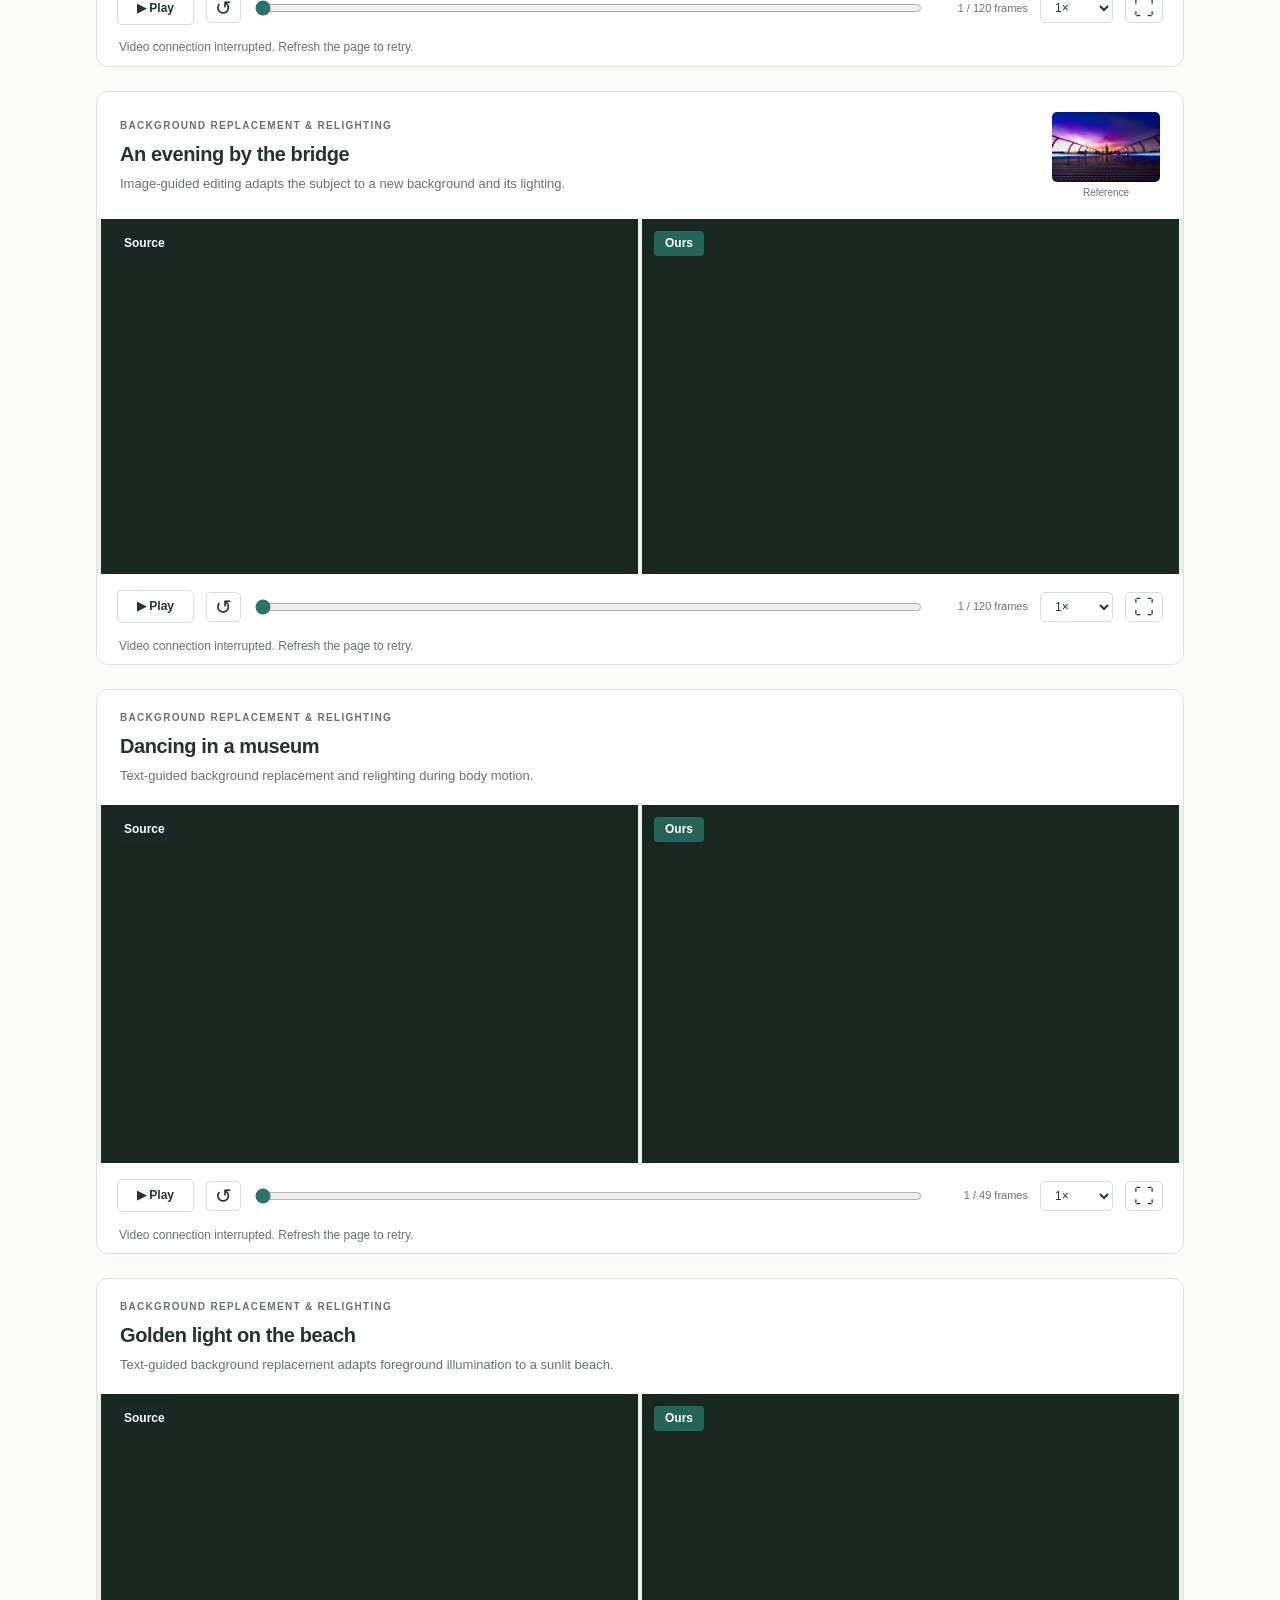
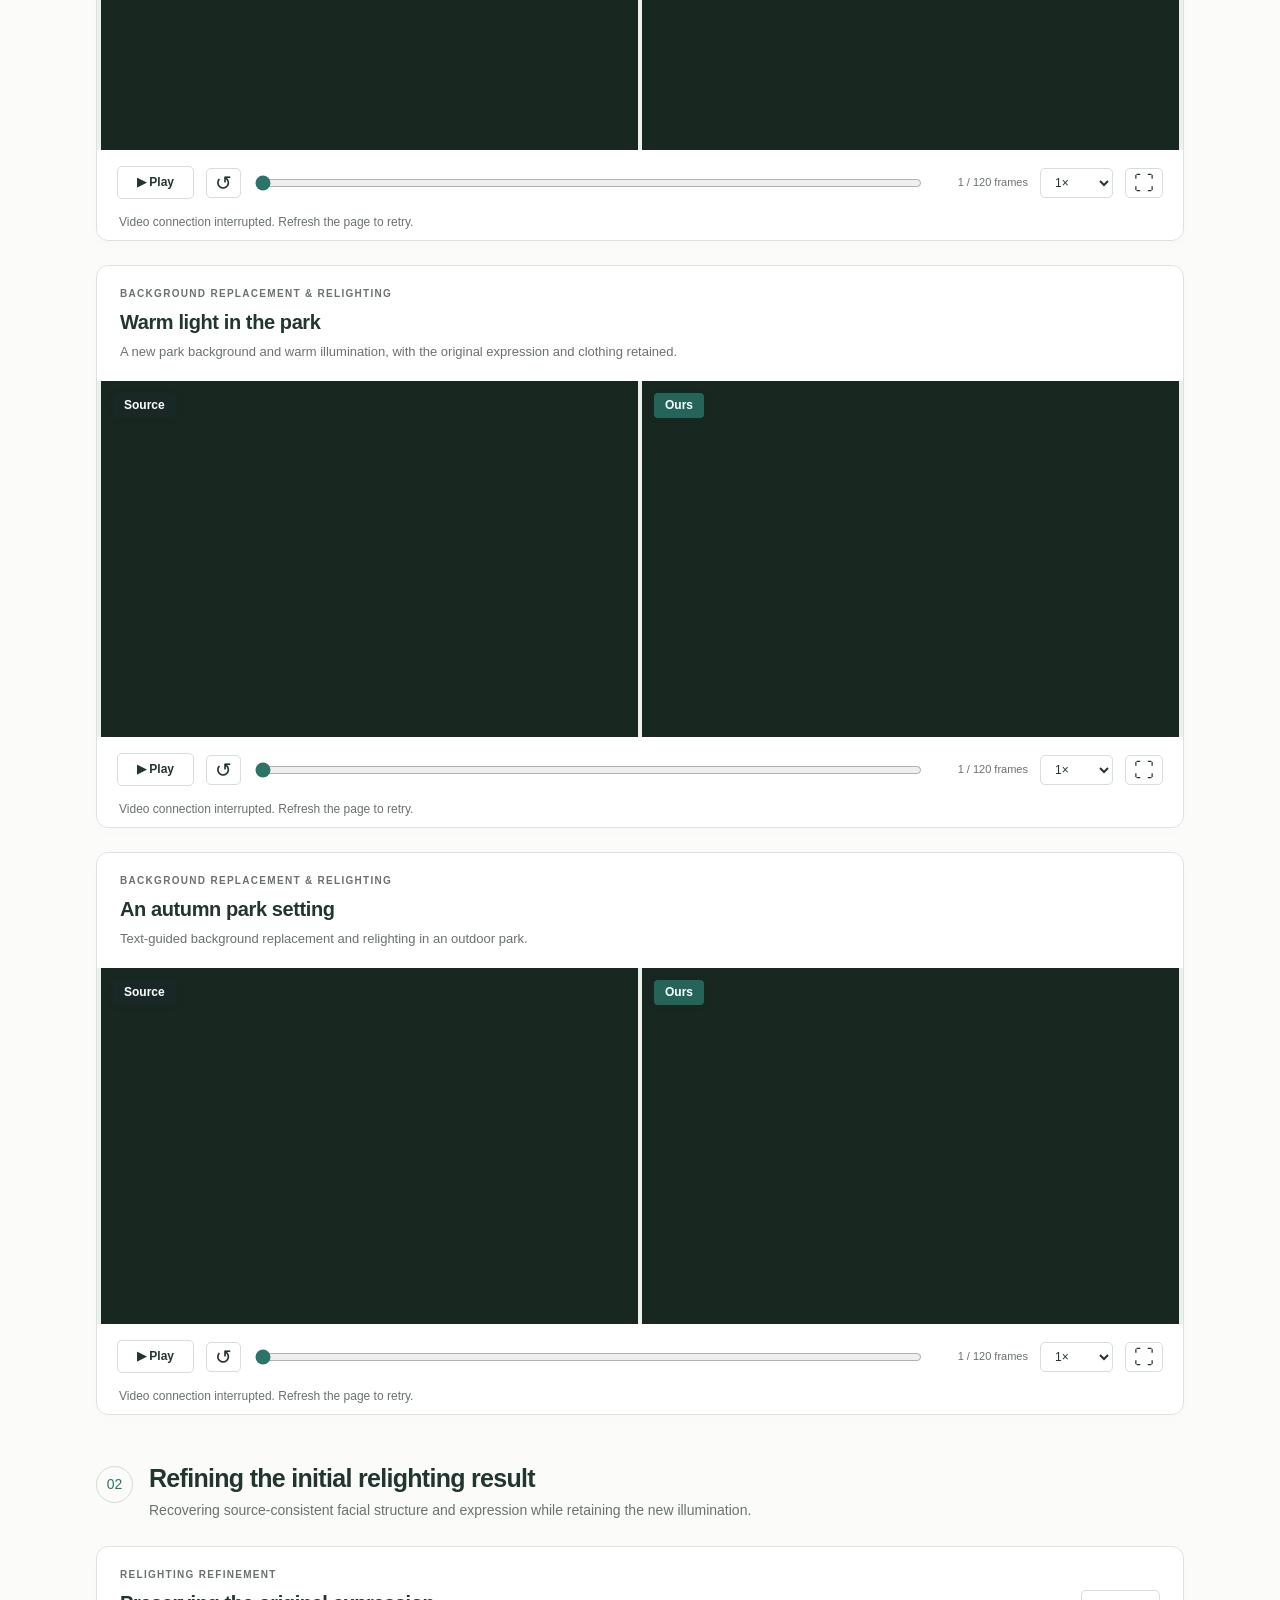
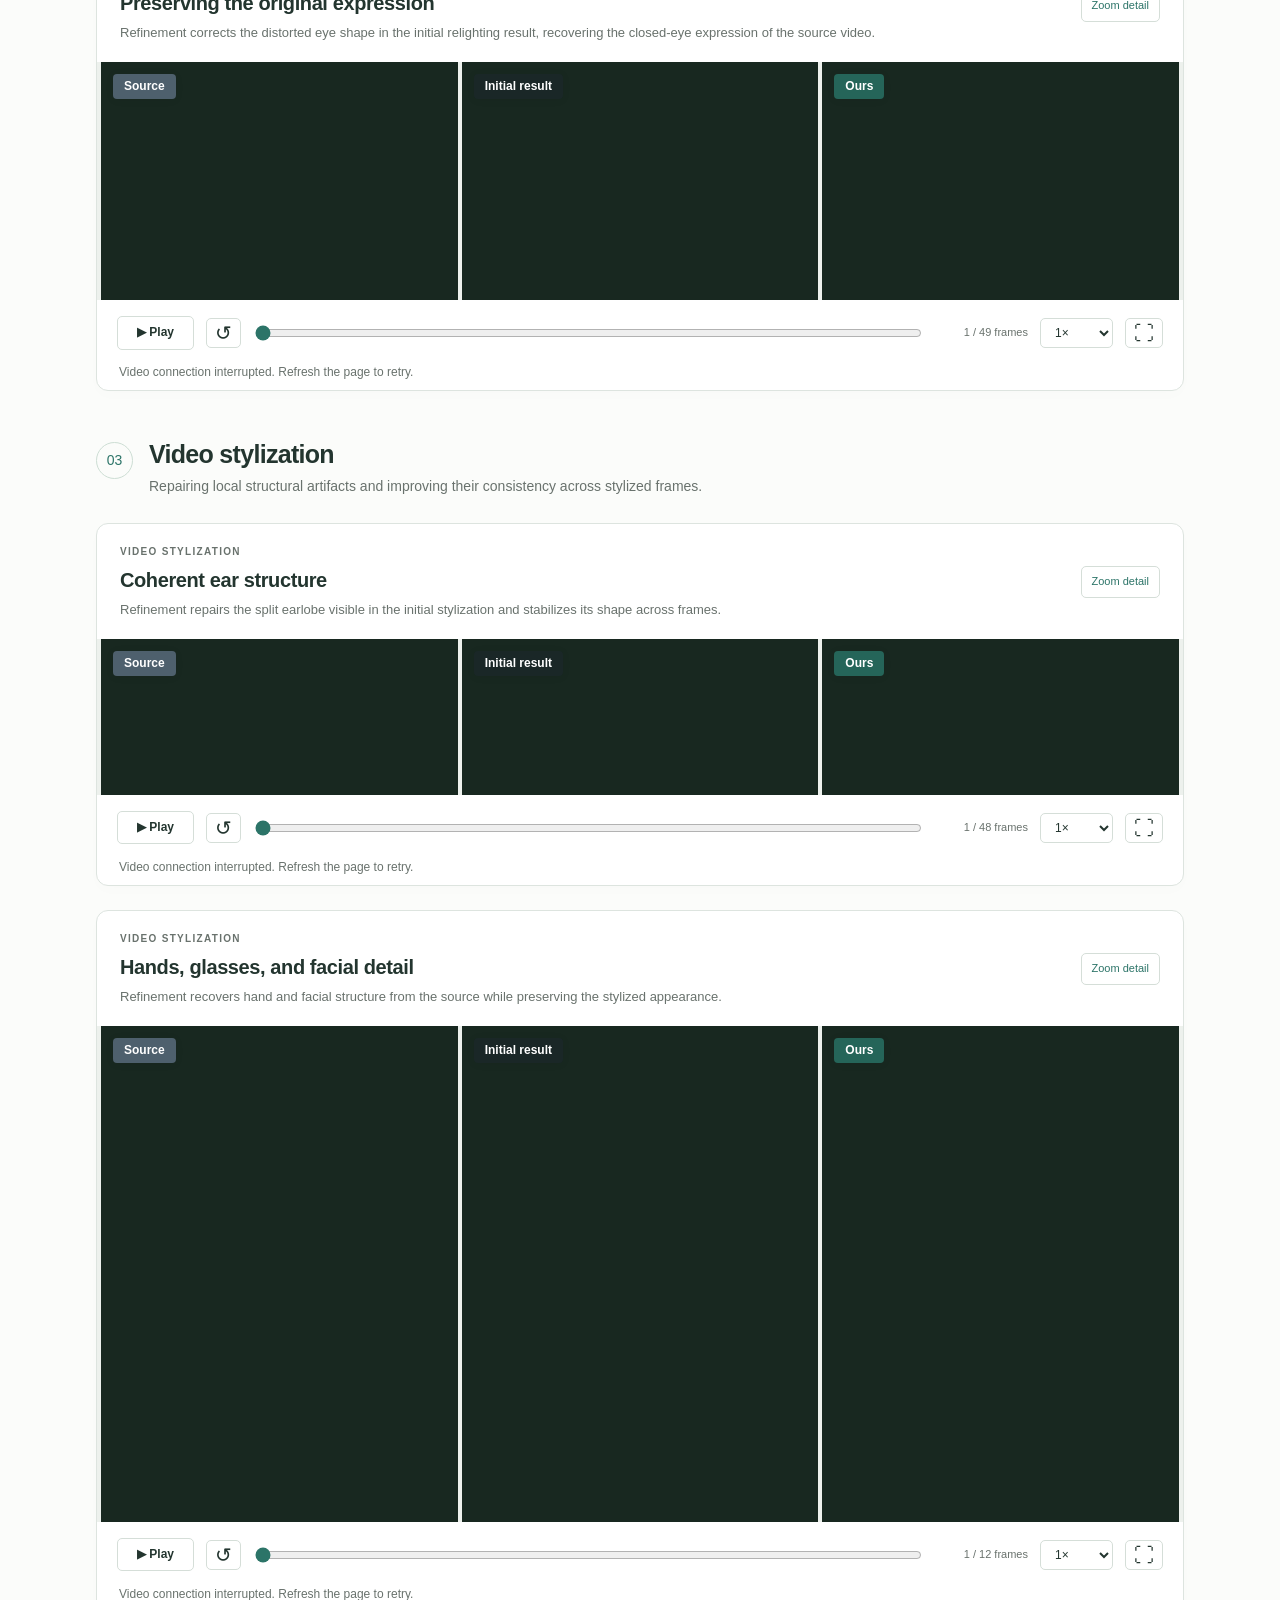
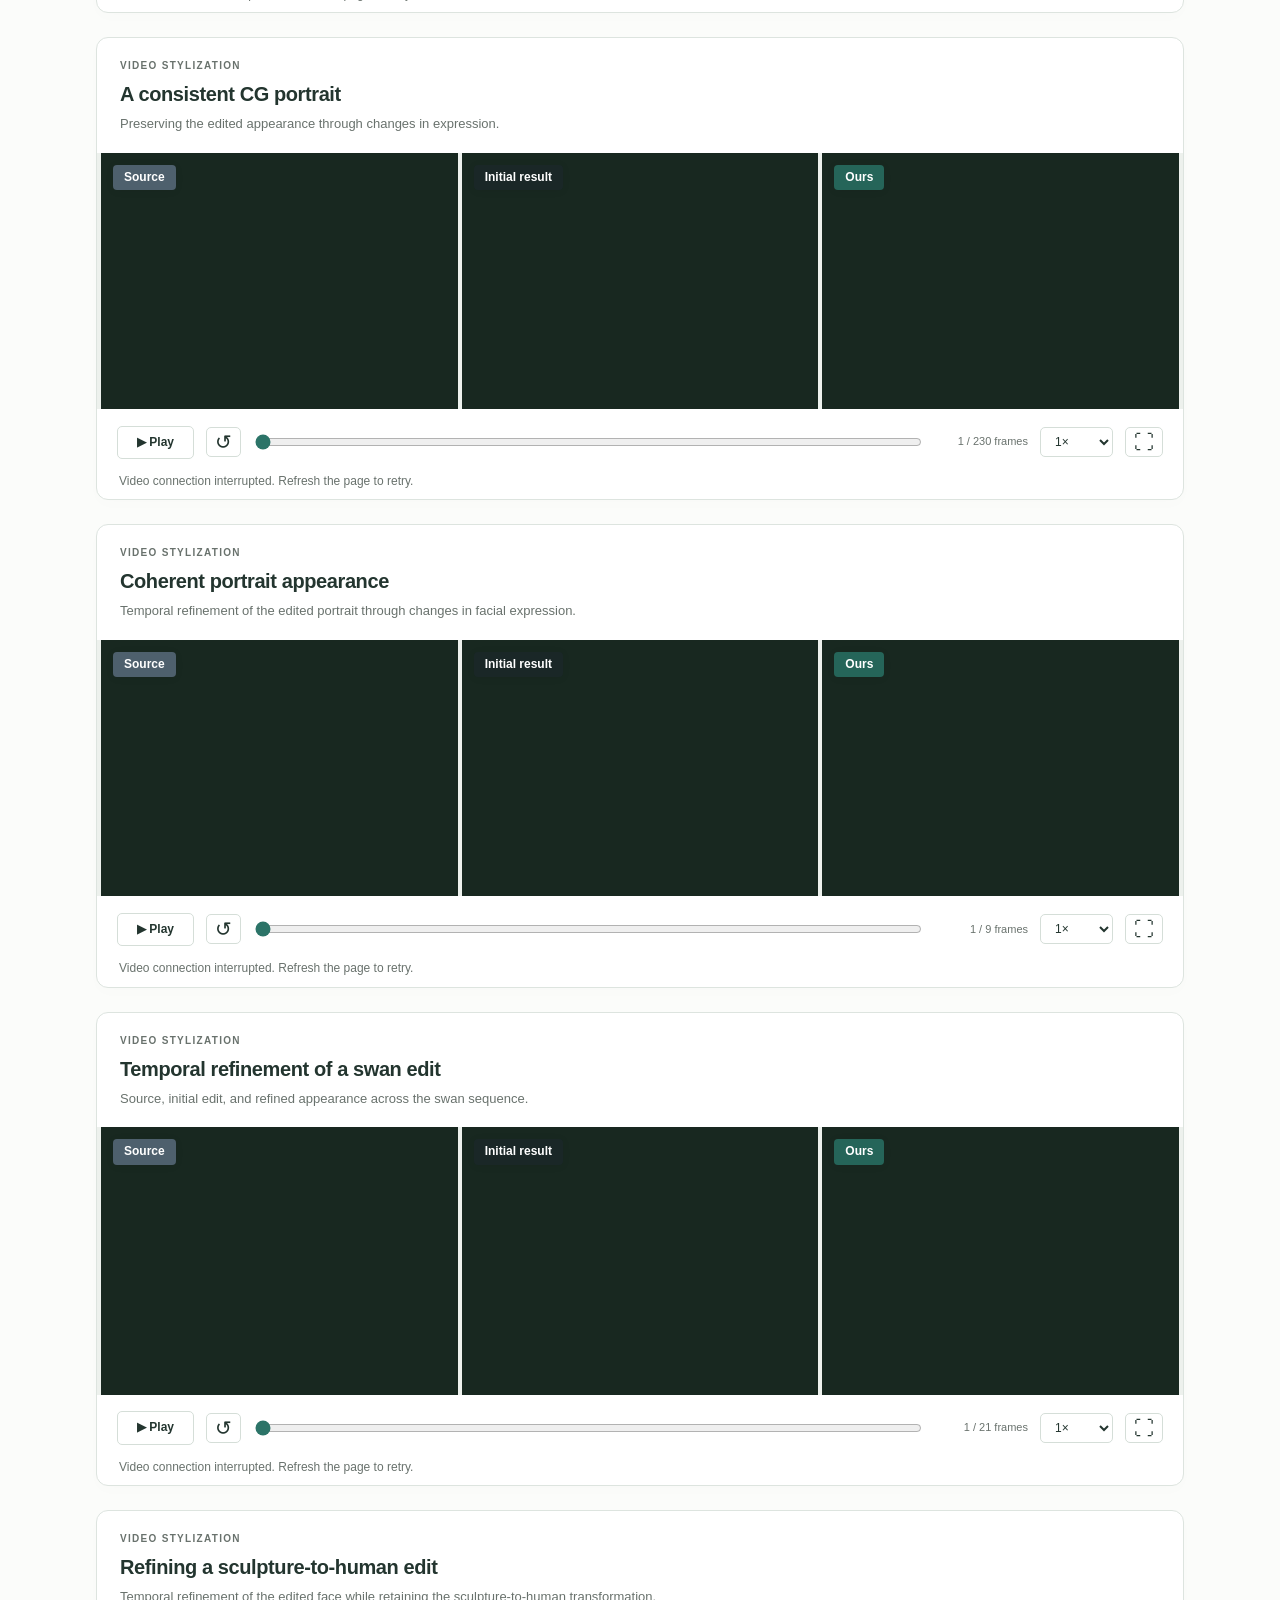
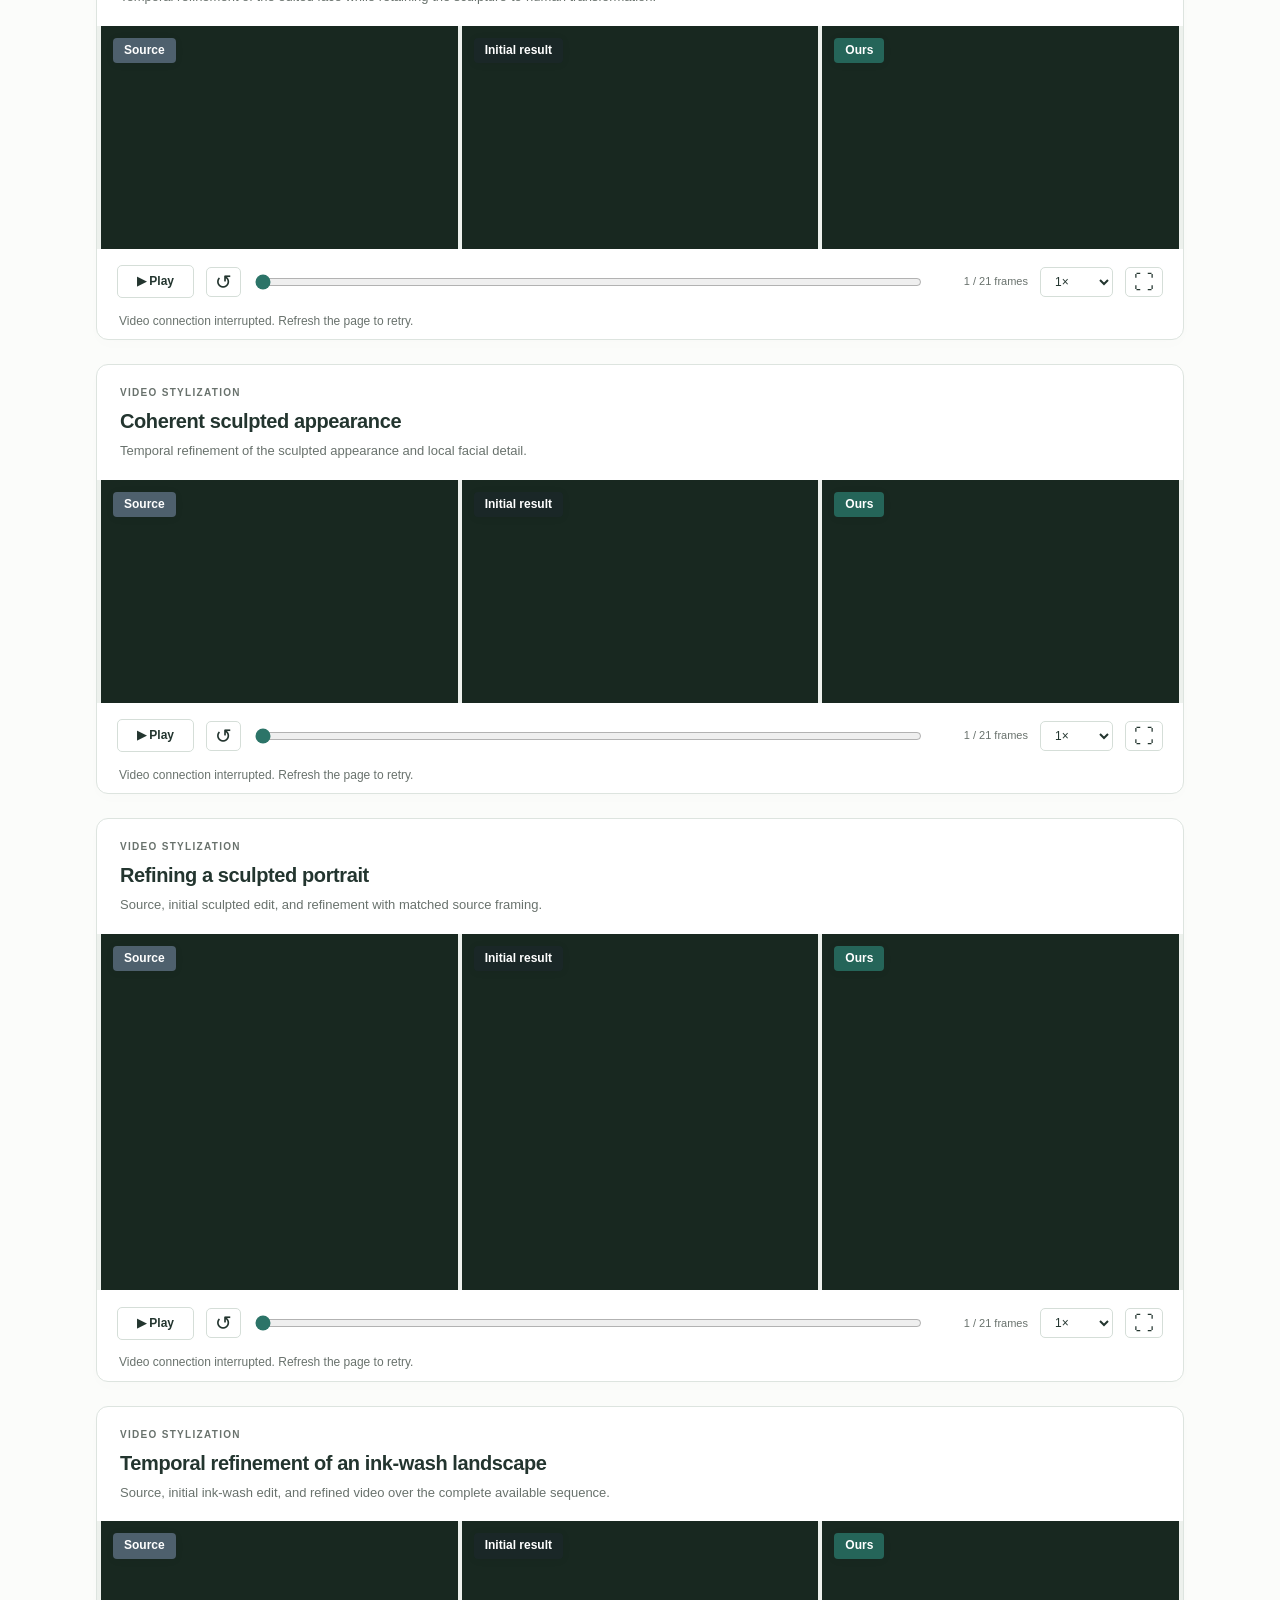
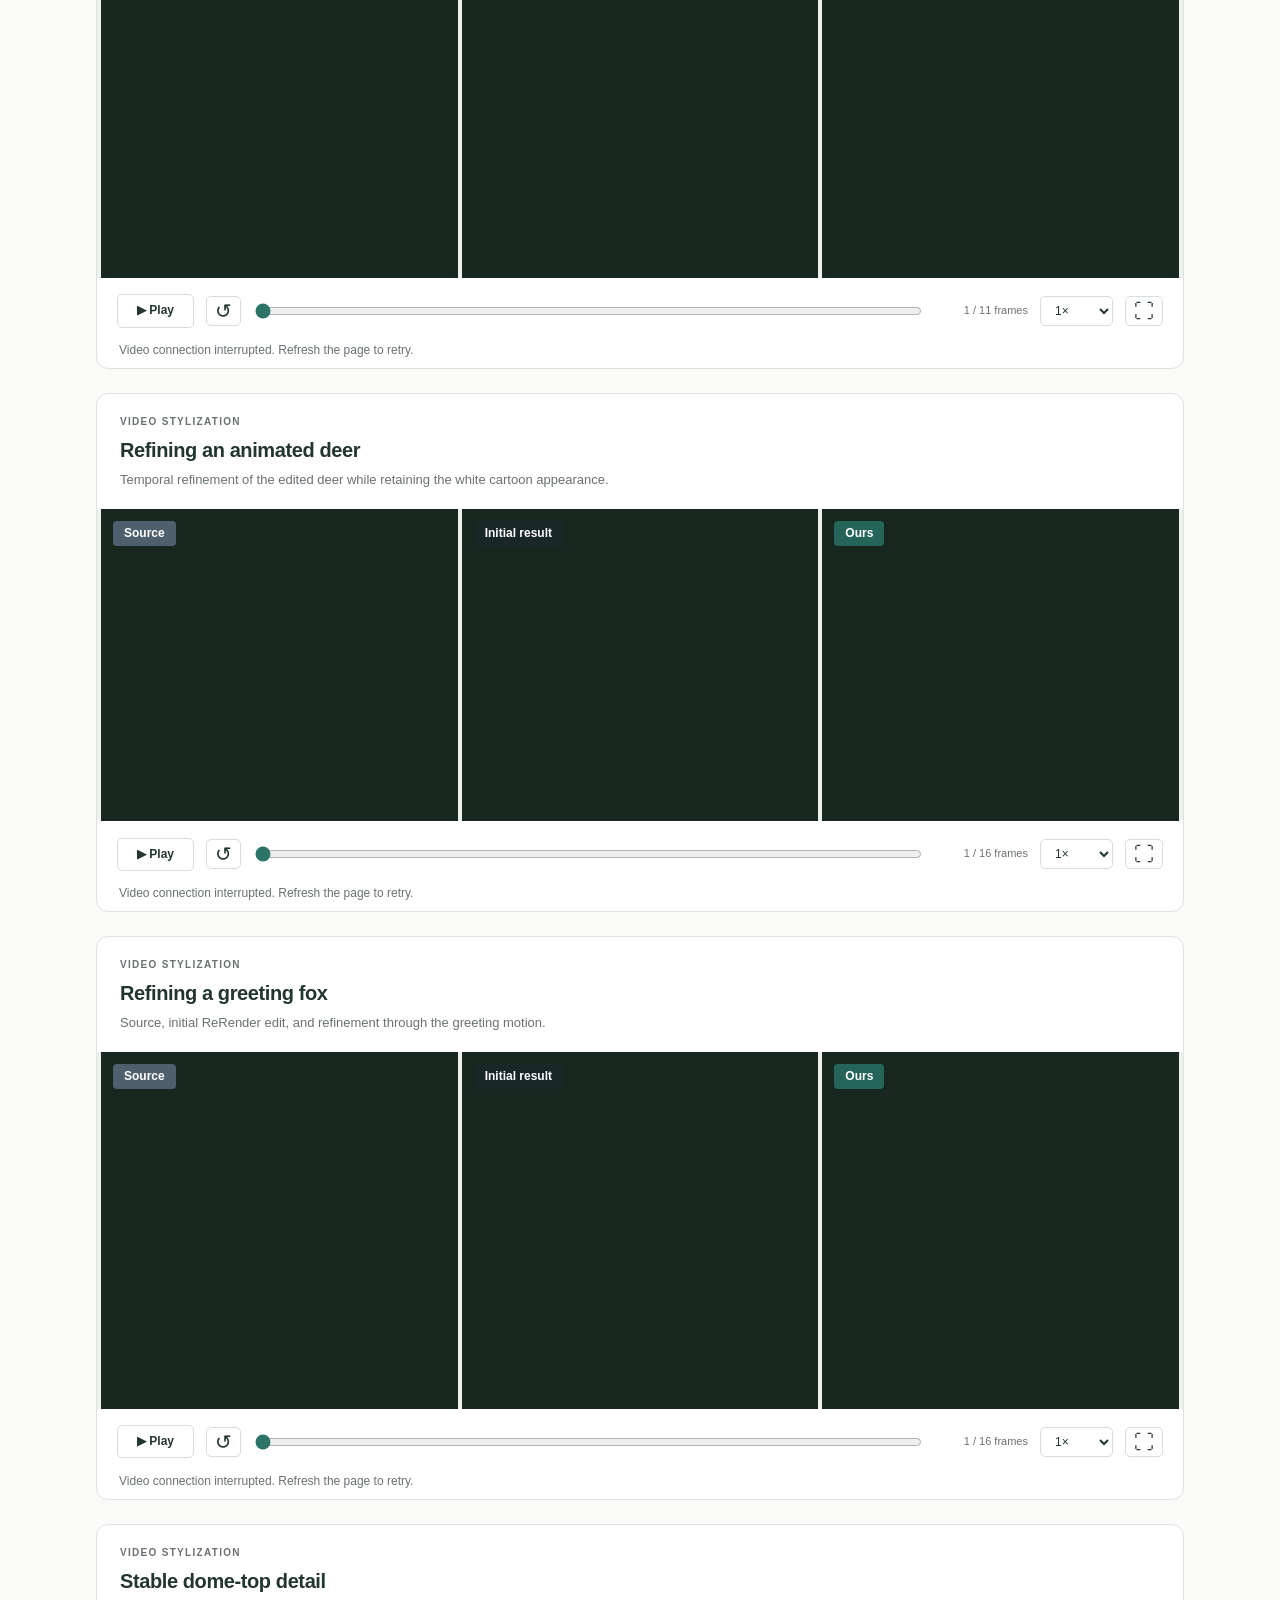
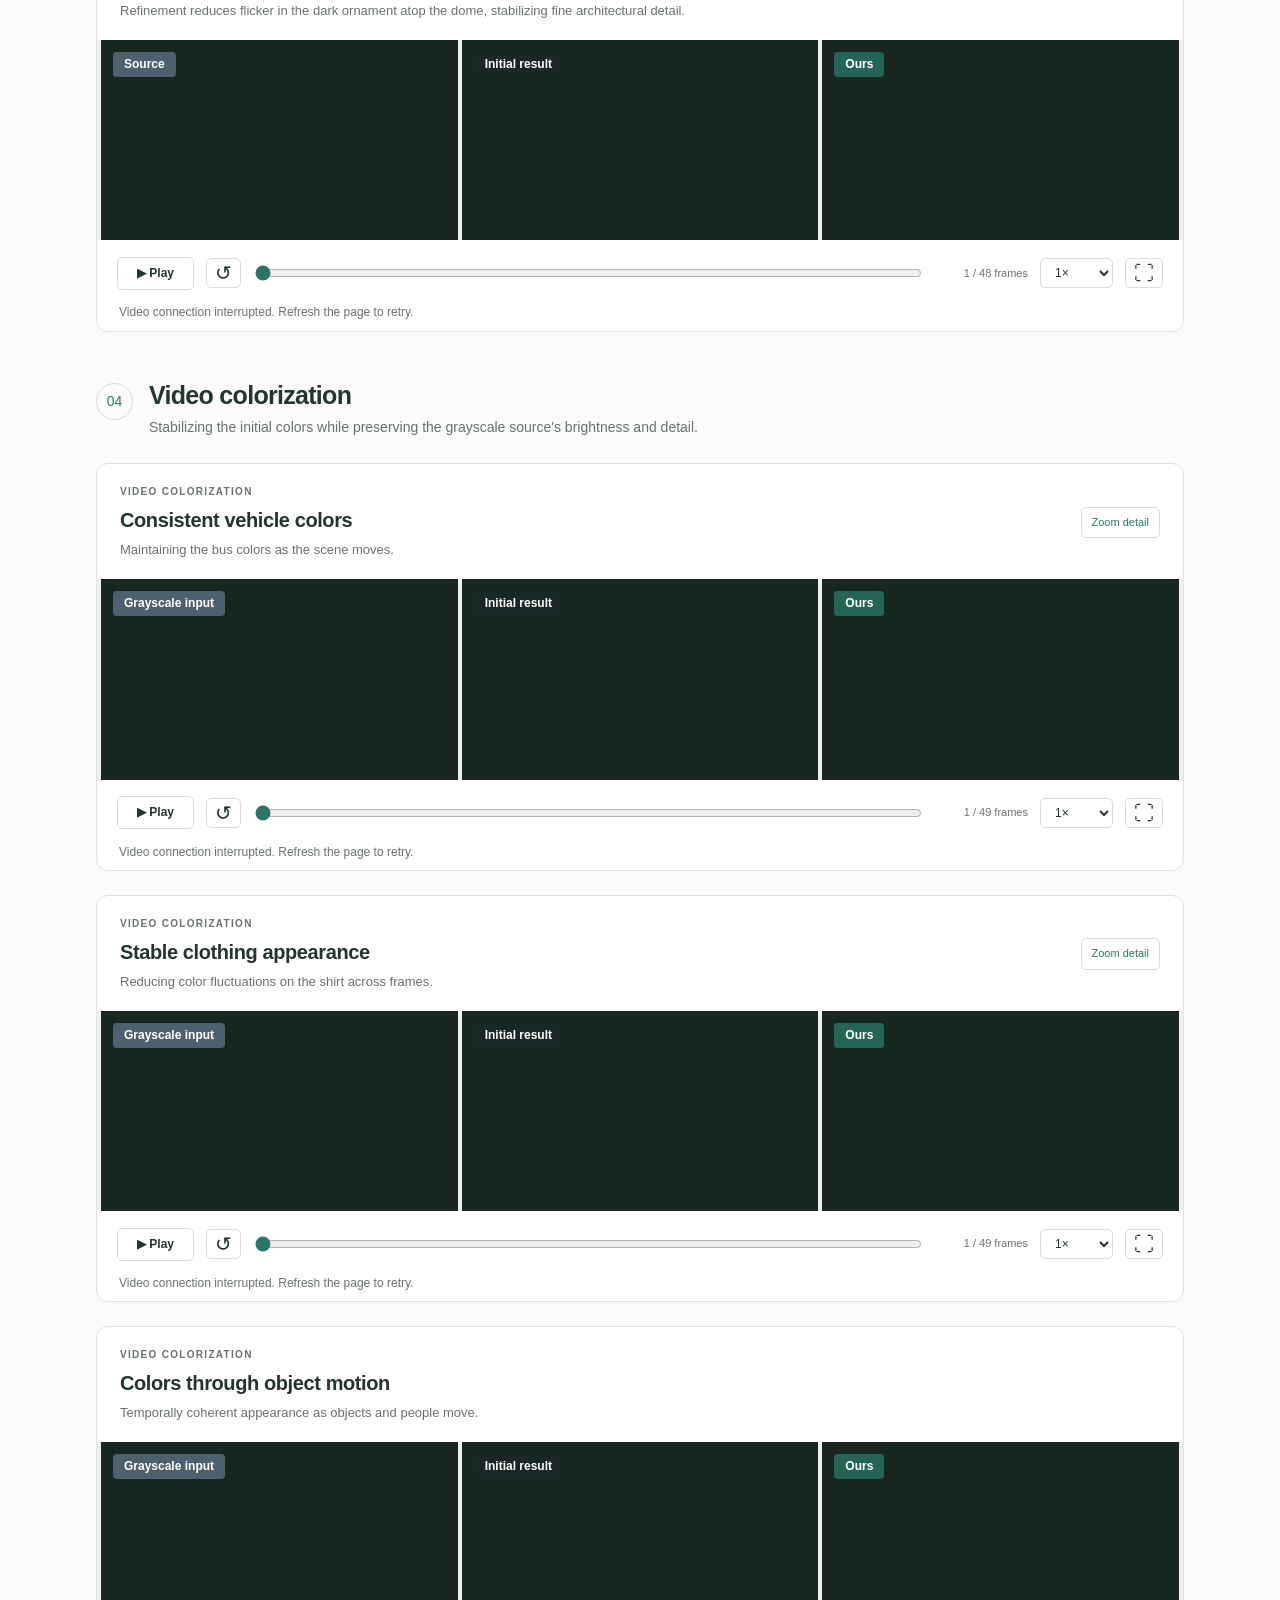
==== commit 2486687c: "Add full native-frame stylization examples and corrected portrait alignment" ====
--- a/anyportalpp/index.html
+++ b/anyportalpp/index.html
@@ -35,5 +35,5 @@
 </main>
 <footer><a class="wordmark" href="#top">AnyPortal<span>++</span></a><p>Task-Adaptive Projection for Consistent Video Appearance Editing</p><a href="#top">Back to top ↑</a></footer>
 <template id="case-template"><article class="result-card"><div class="card-heading"><div><div class="case-origin"></div><h3></h3><p class="case-caption"></p></div><button class="zoom-button" type="button" aria-pressed="false">Zoom detail</button></div><div class="video-pair"><figure><div class="video-window"><video muted playsinline preload="none" disablepictureinpicture></video><span class="video-label raw-label">Raw</span></div></figure><figure><div class="video-window"><video muted playsinline preload="none" disablepictureinpicture></video><span class="video-label ours-label">Ours</span></div></figure></div><div class="controls"><button type="button" class="play-button" aria-label="Play paired videos">▶ Play</button><button type="button" class="reset-button" aria-label="Replay from first frame">↺</button><input type="range" class="scrubber" min="0" max="1000" value="0" aria-label="Video timeline"><output class="frame-count">Frame 1</output><label class="speed-label"><span class="sr-only">Playback speed</span><select aria-label="Playback speed"><option value="1">1×</option><option value="0.5">0.5×</option><option value="0.25">0.25×</option></select></label><button class="expand-button" aria-label="Expand comparison" title="Expand comparison">⛶</button></div><p class="play-status" aria-live="polite"></p></article></template>
-<script src="app.js?v=20261018-style-more" defer></script>
+<script src="app.js?v=20261018-style-full" defer></script>
 </body></html>
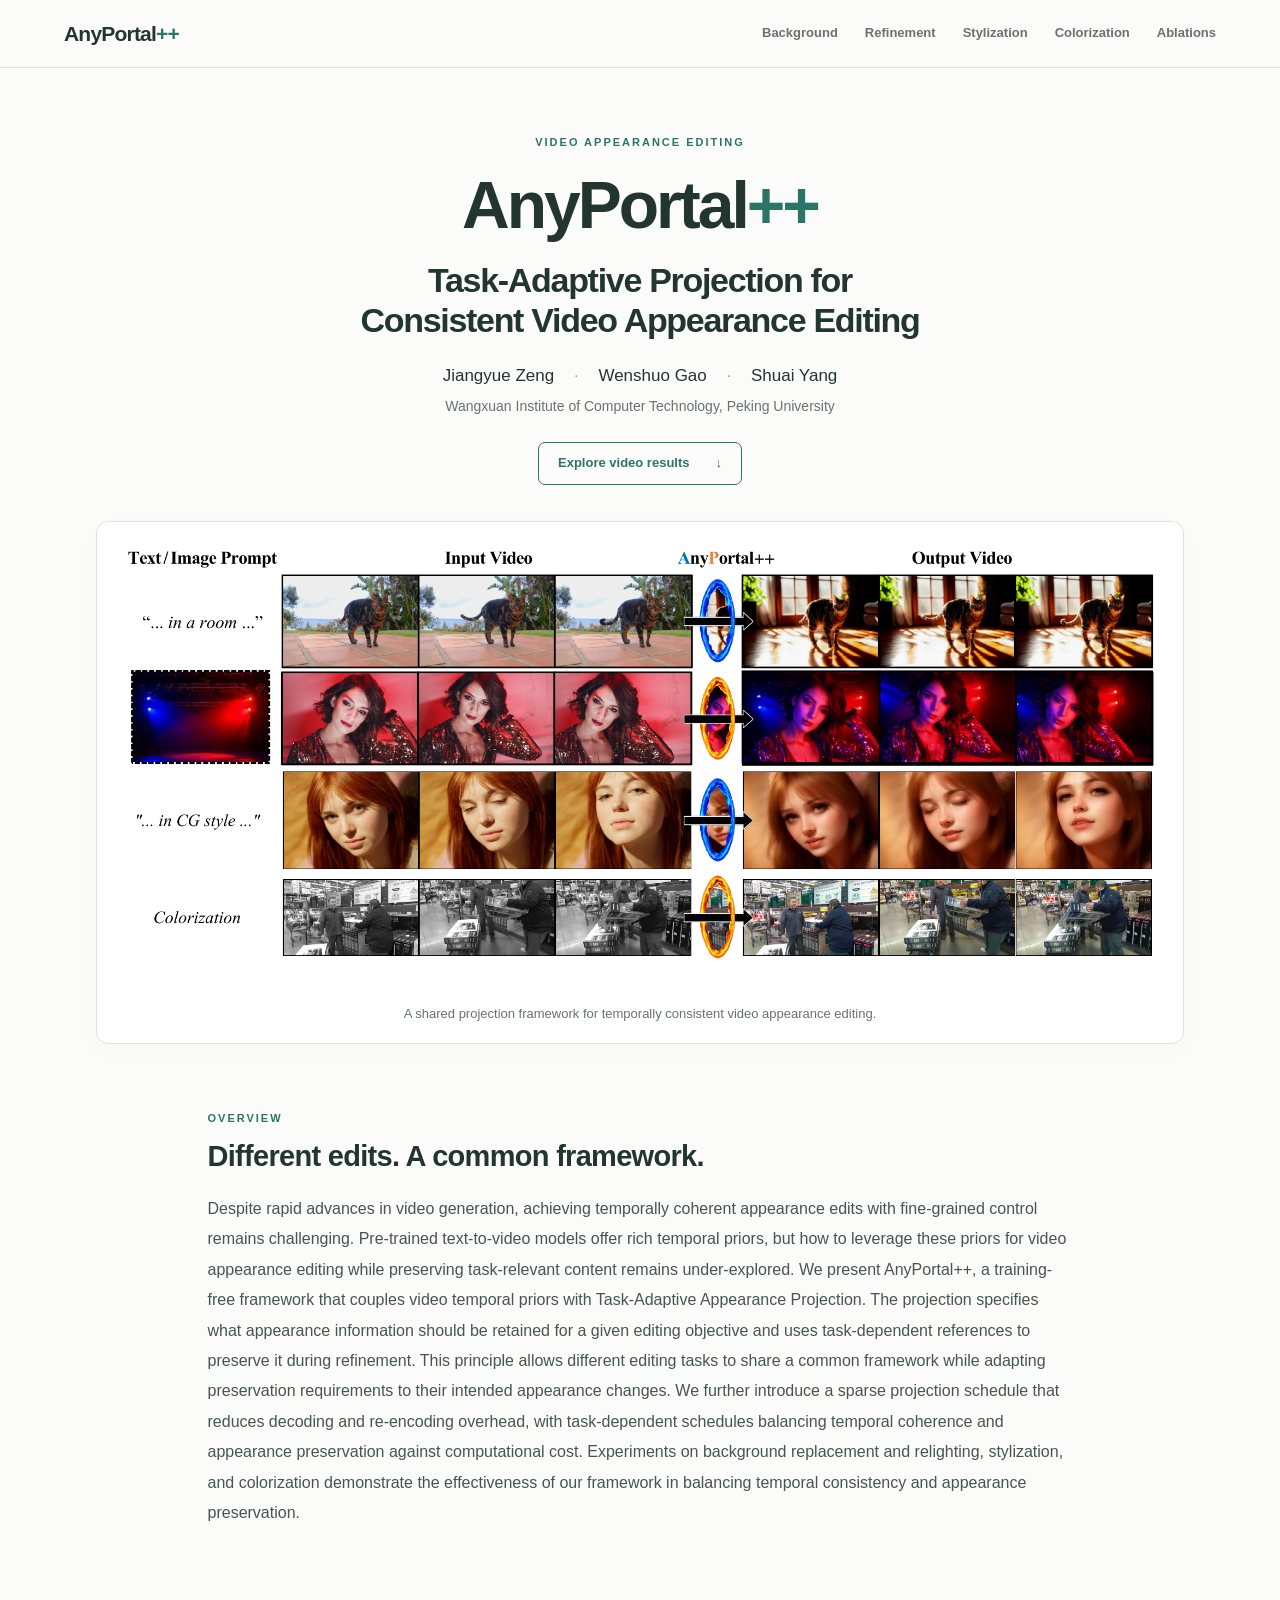
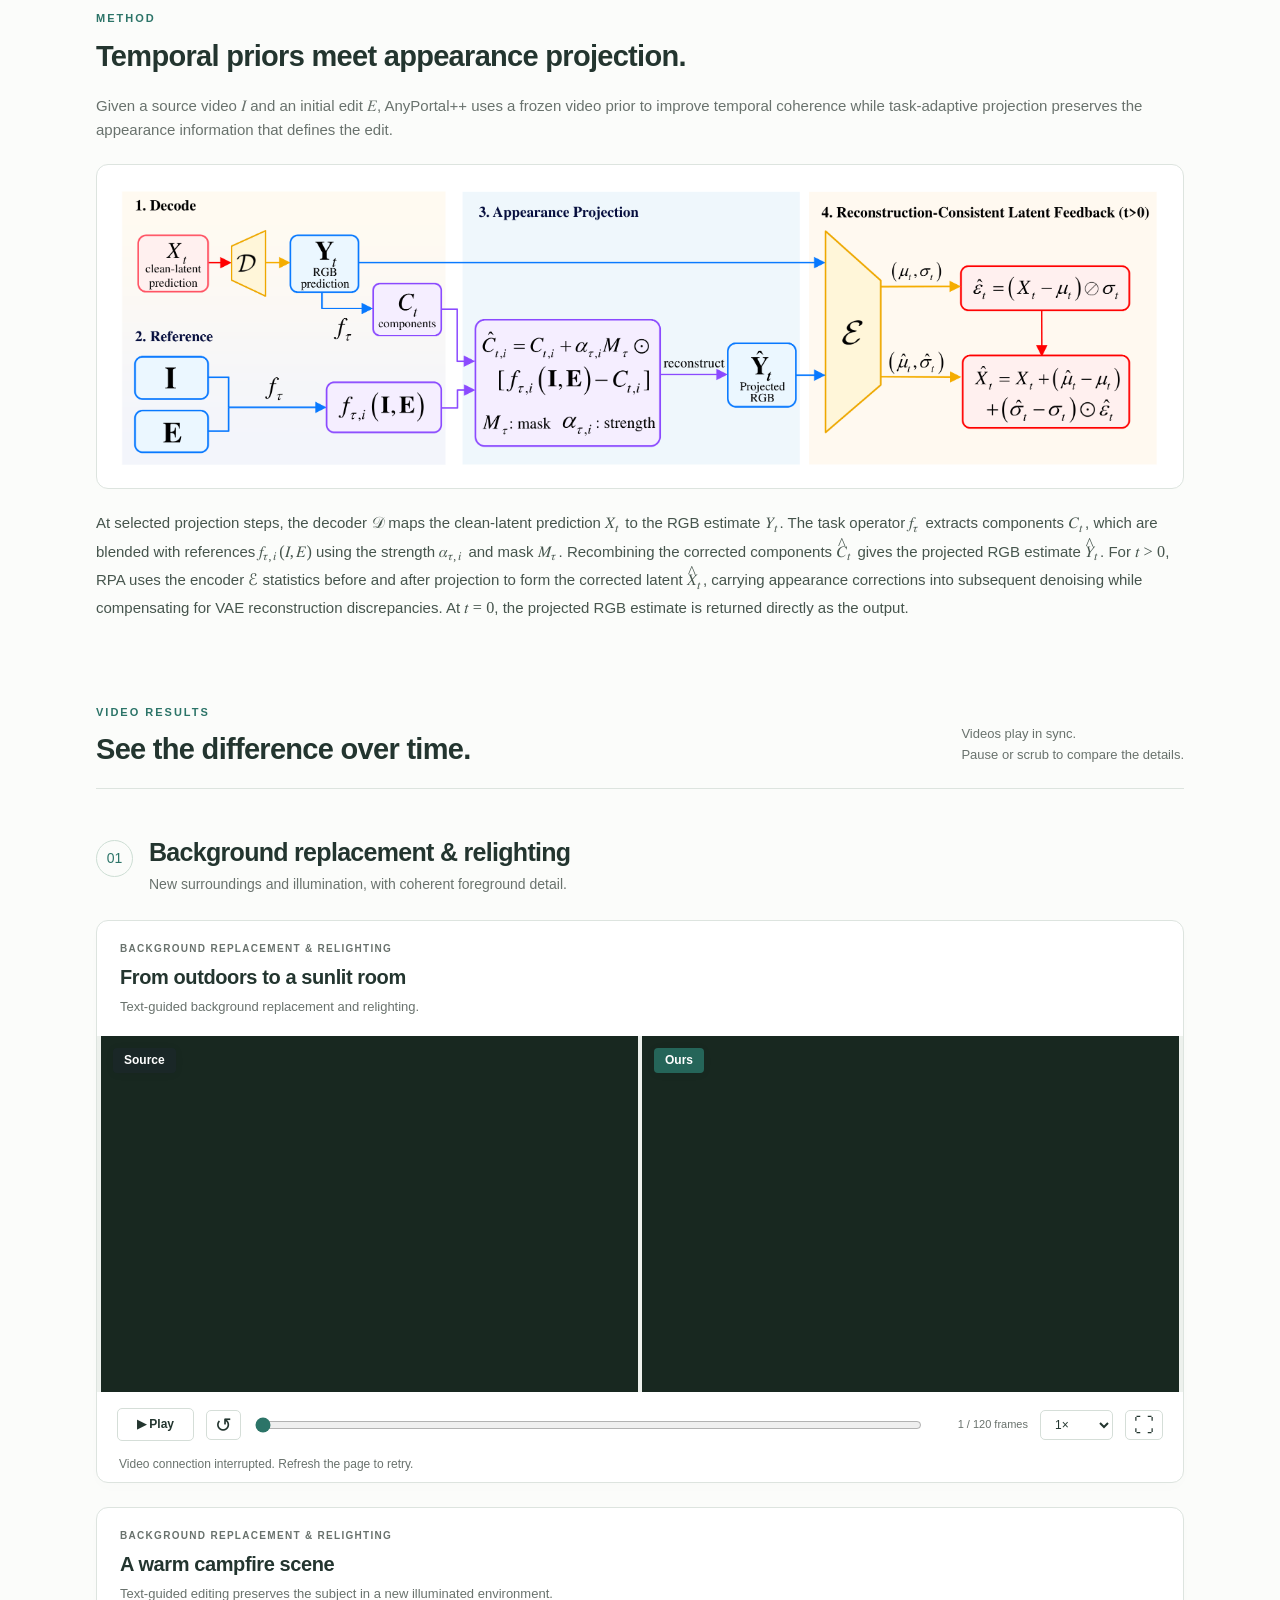
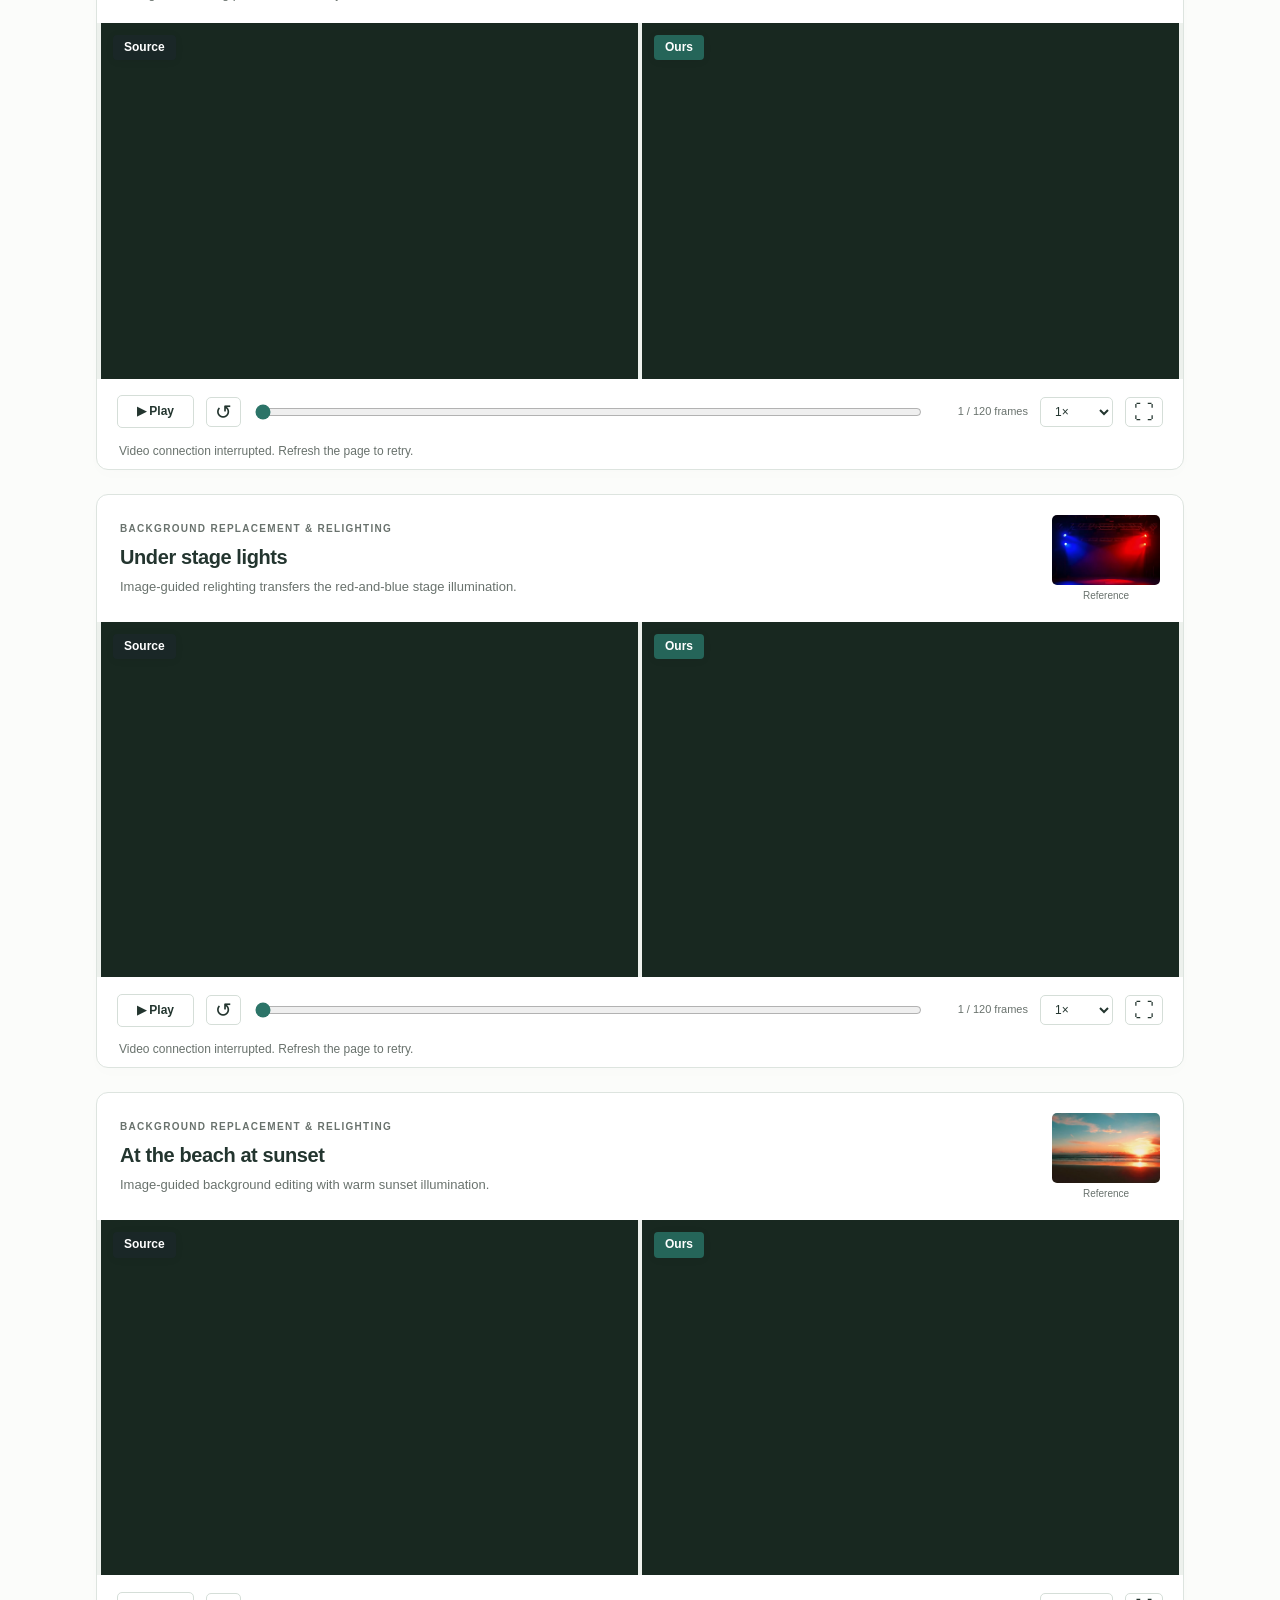
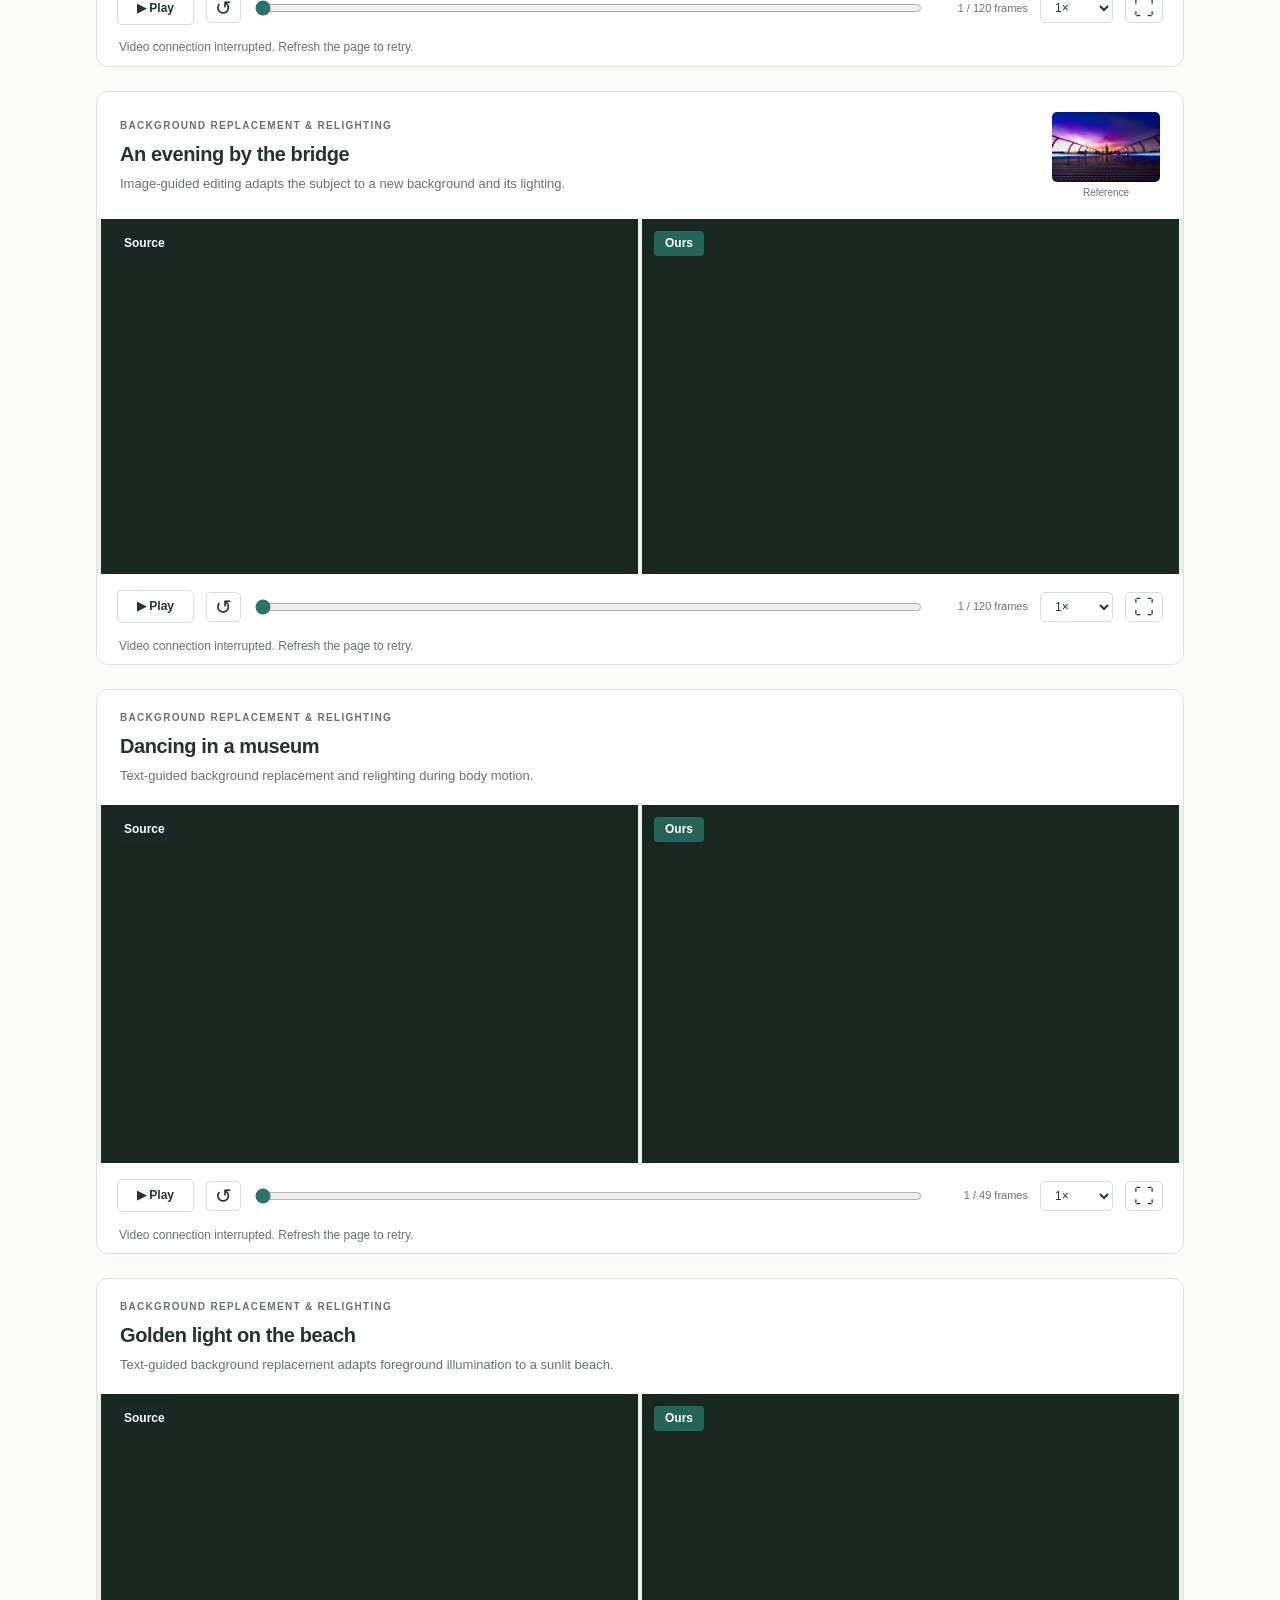
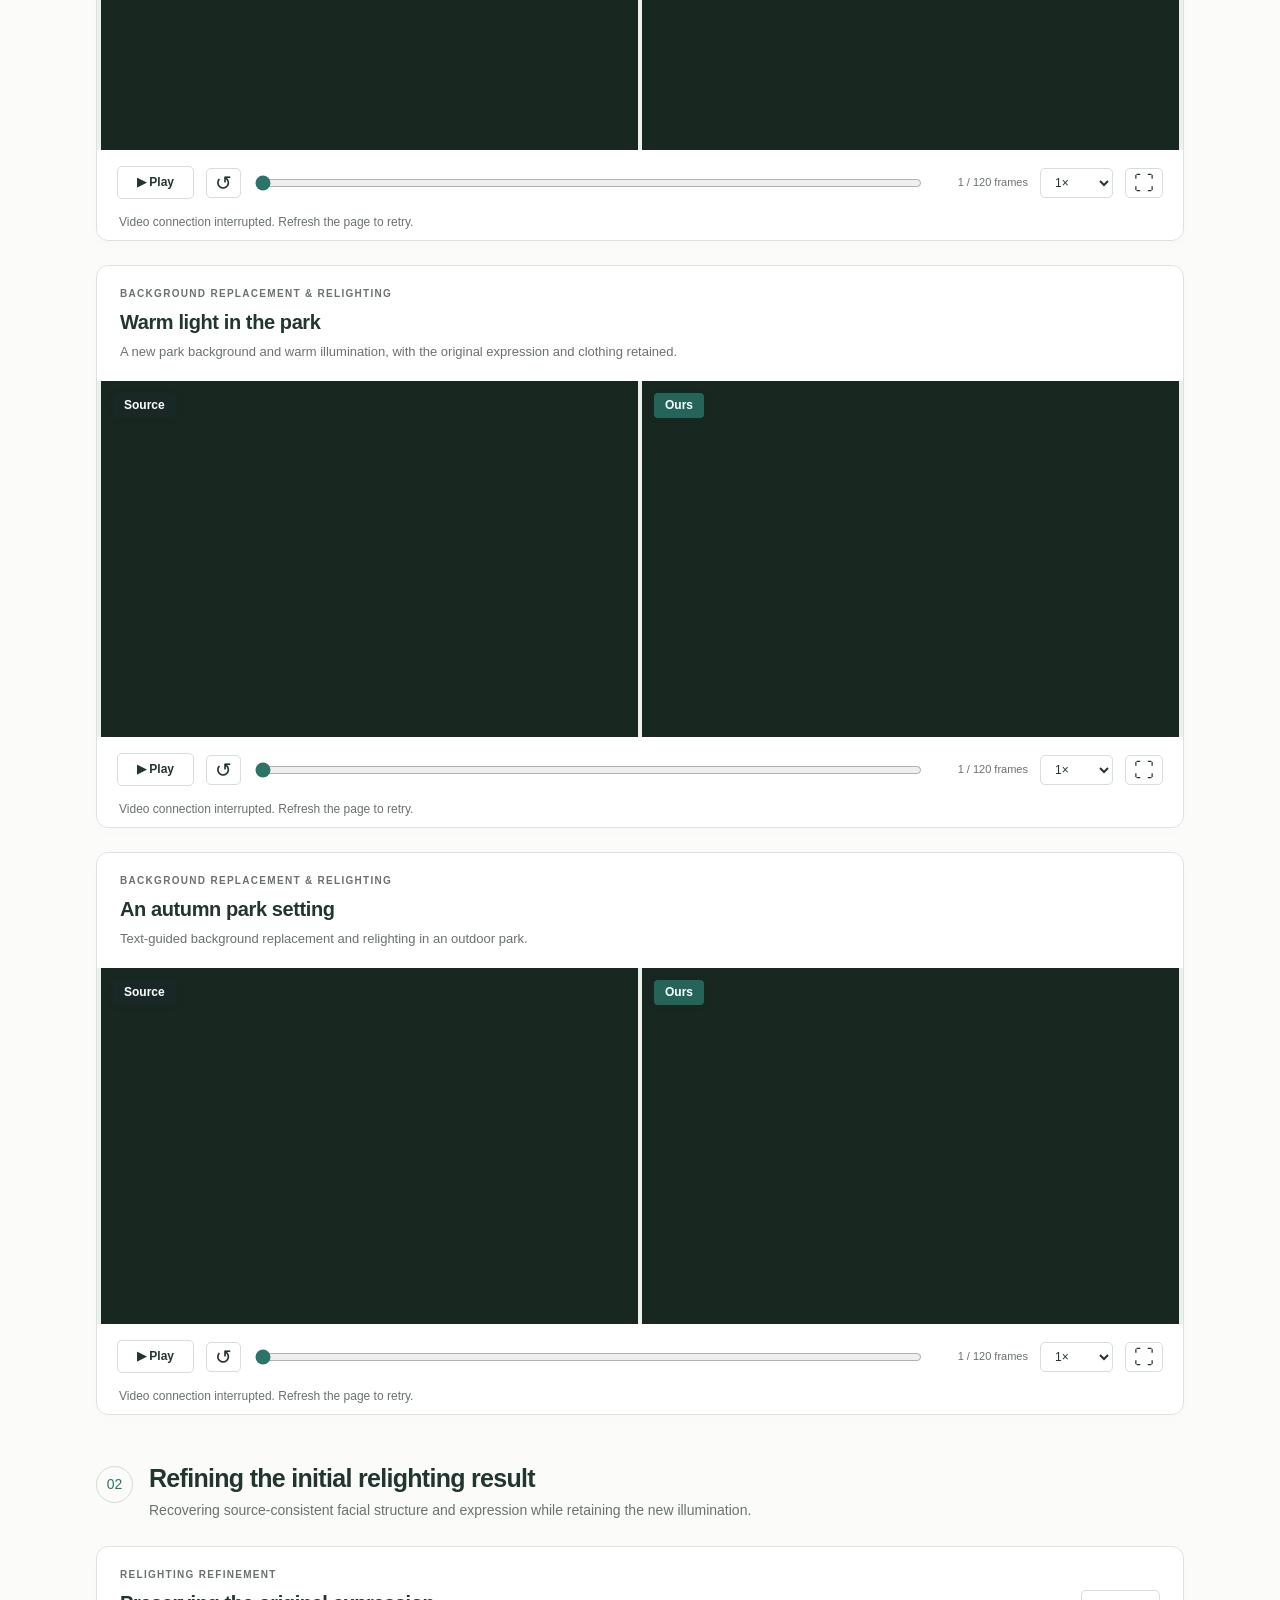
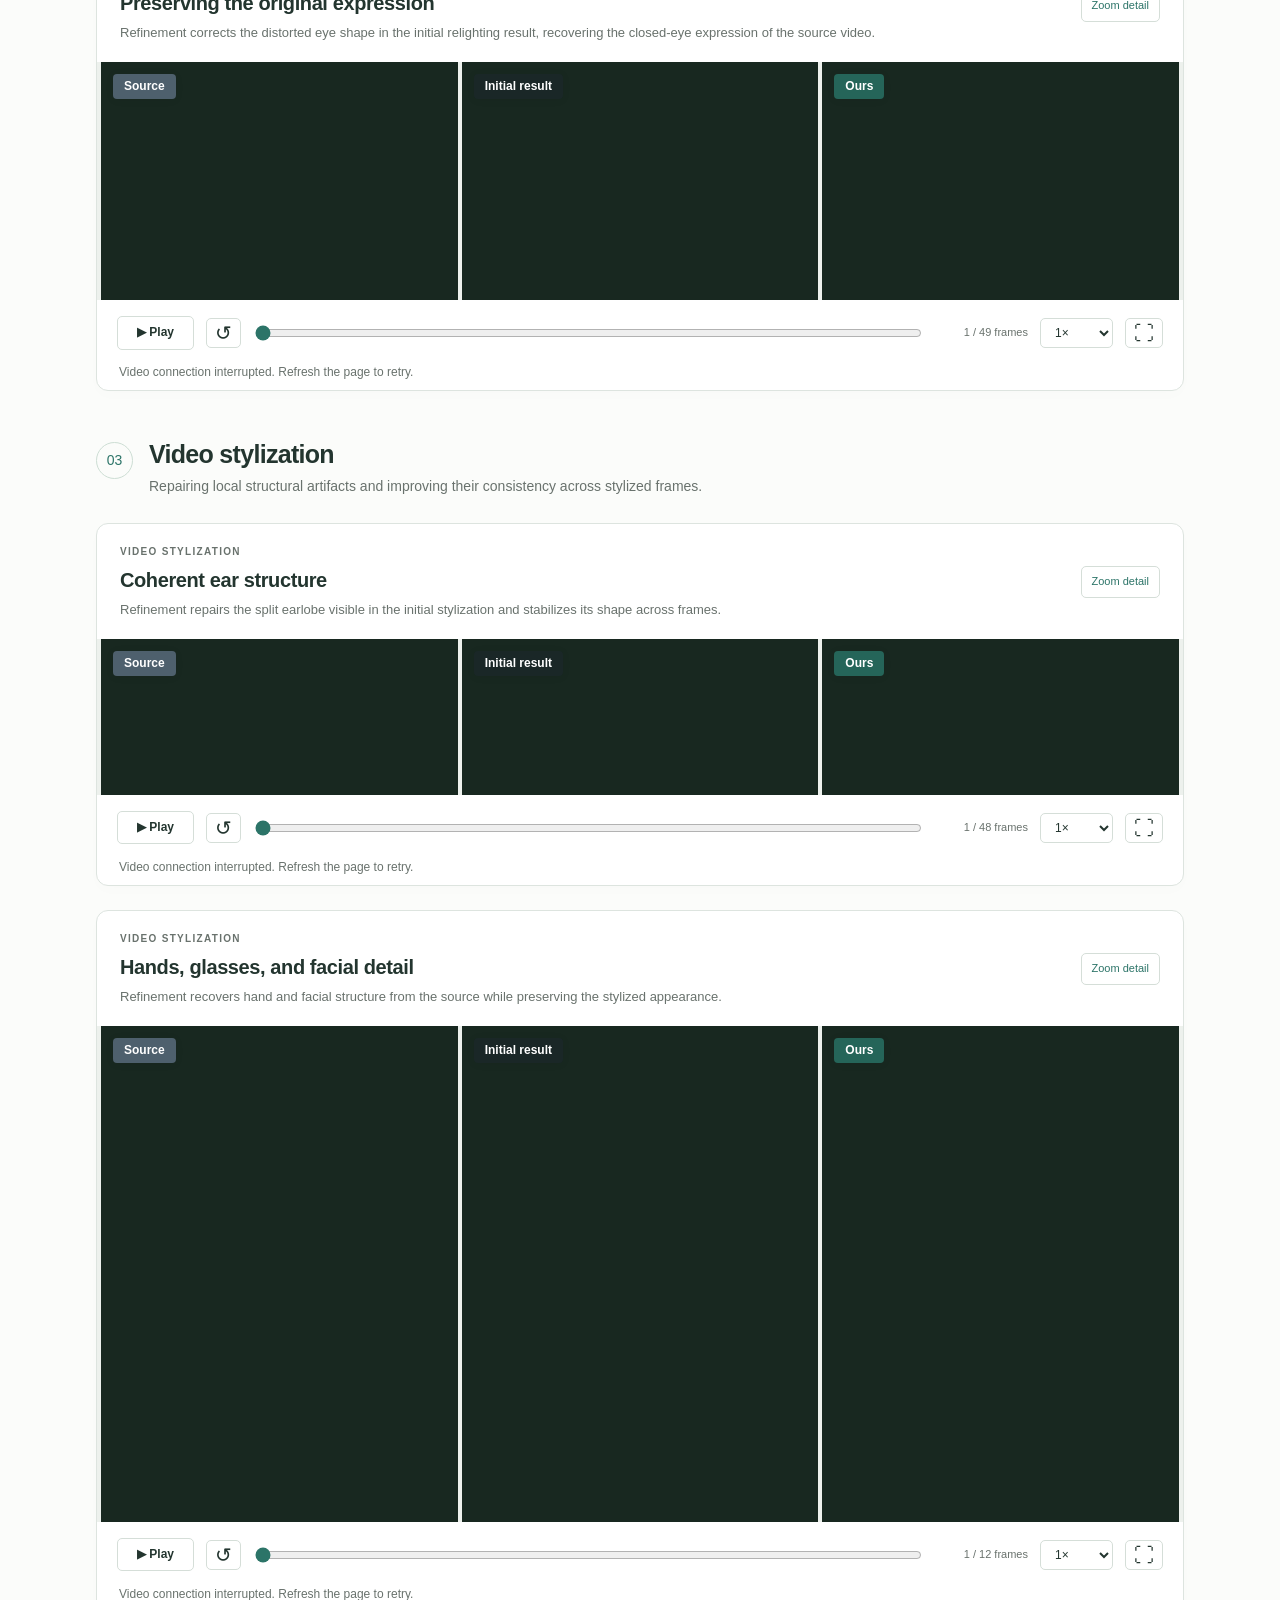
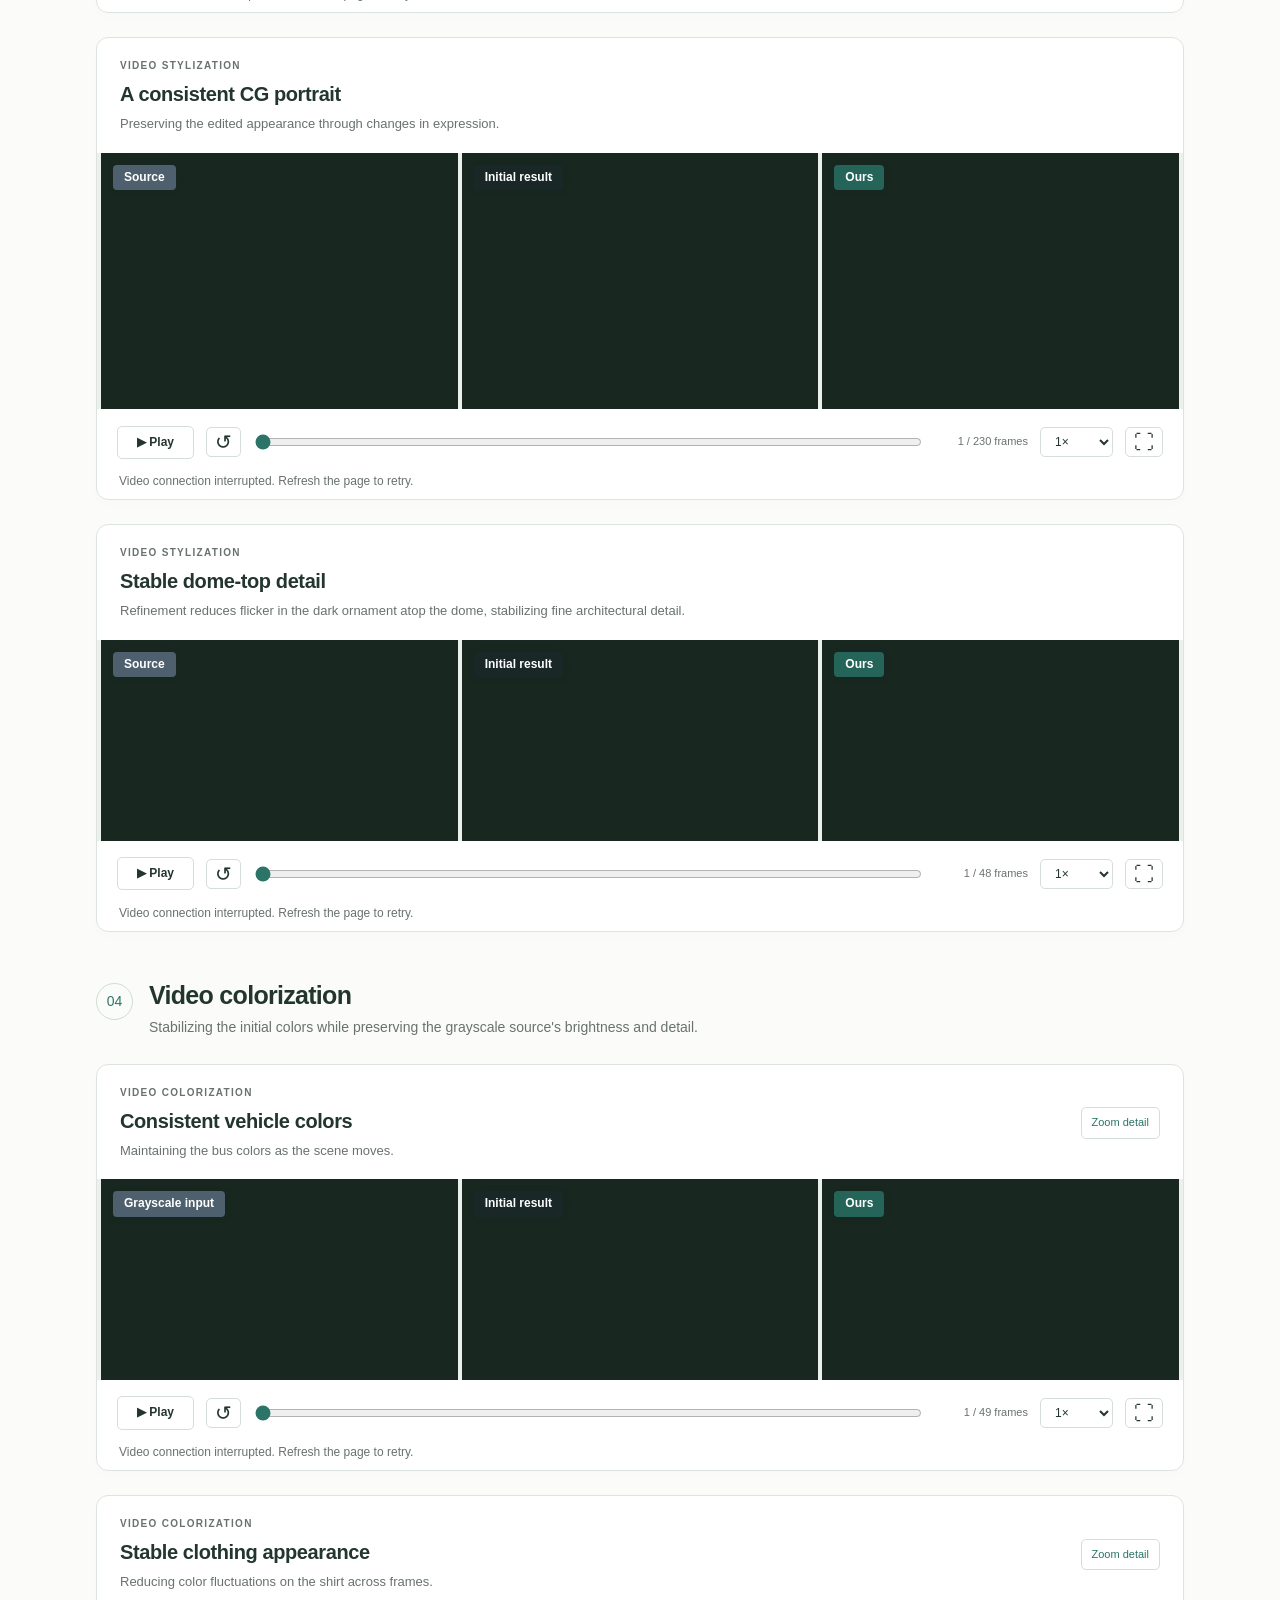
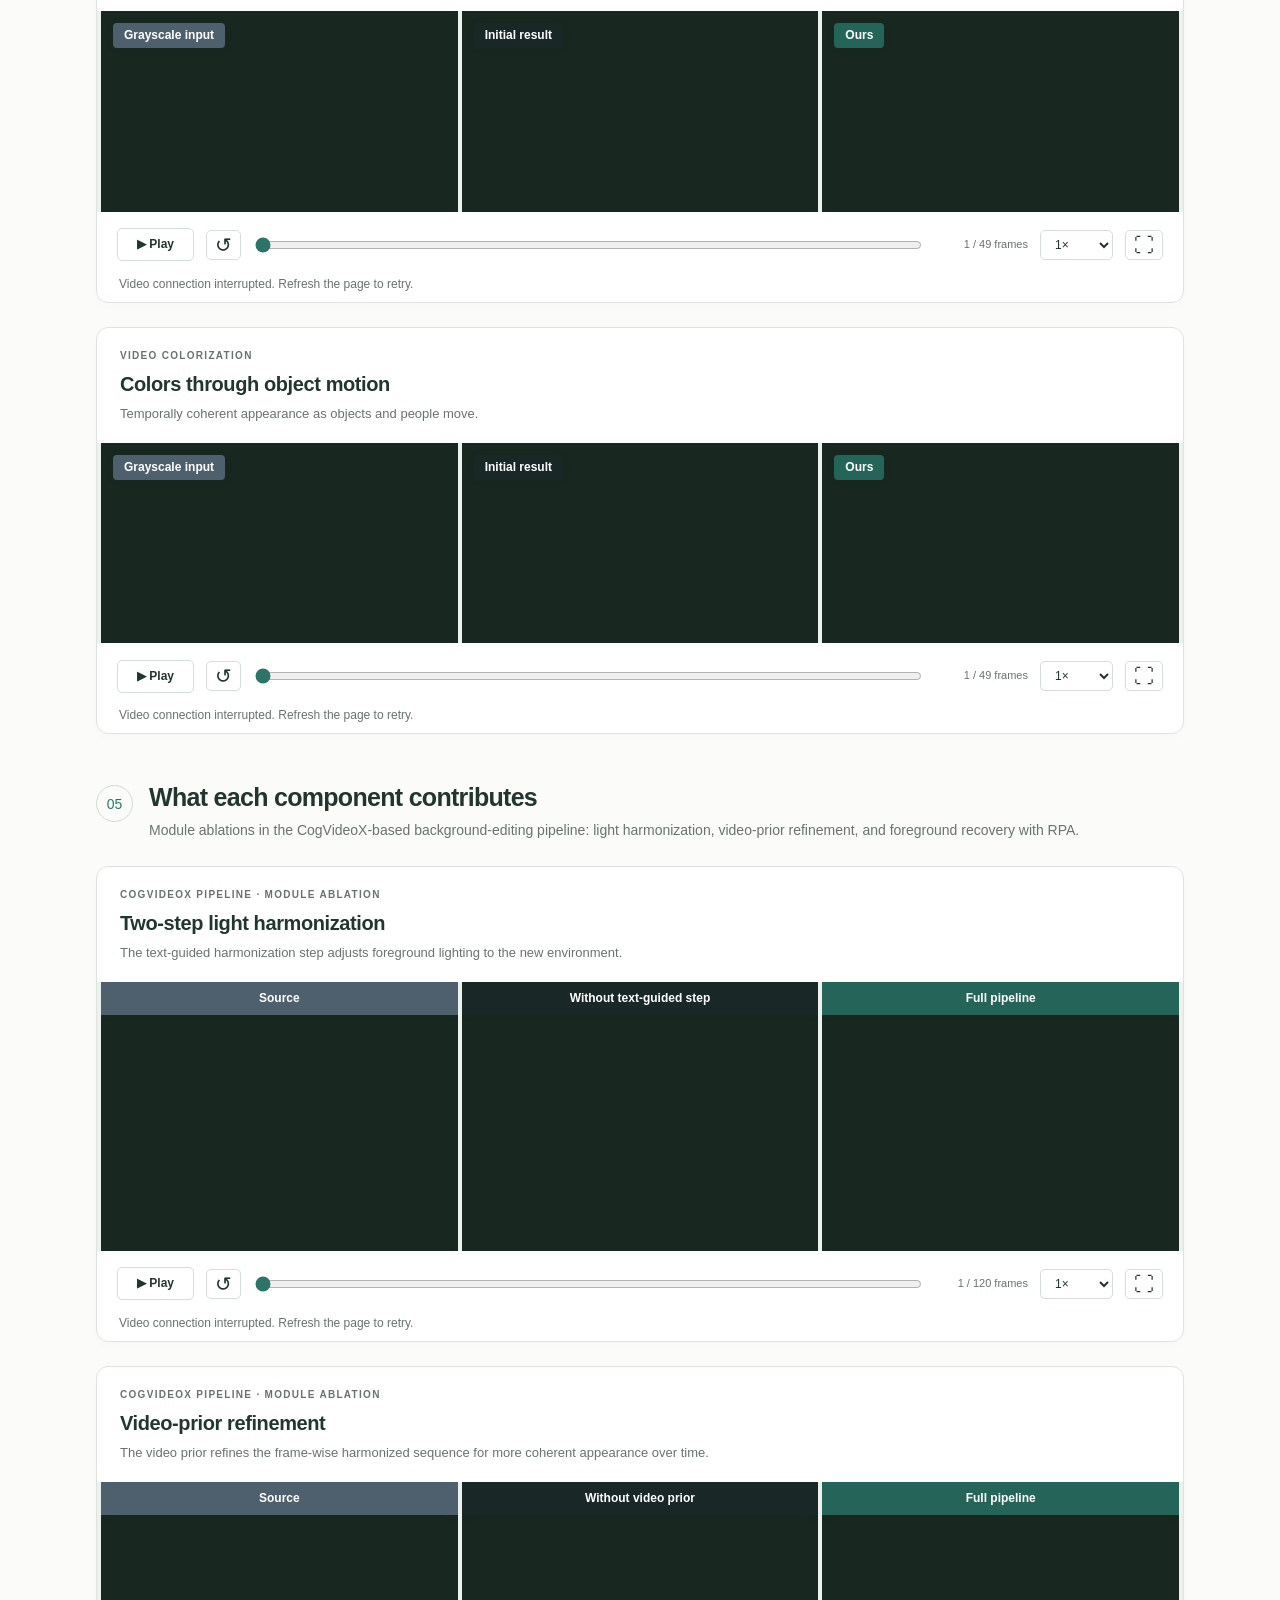
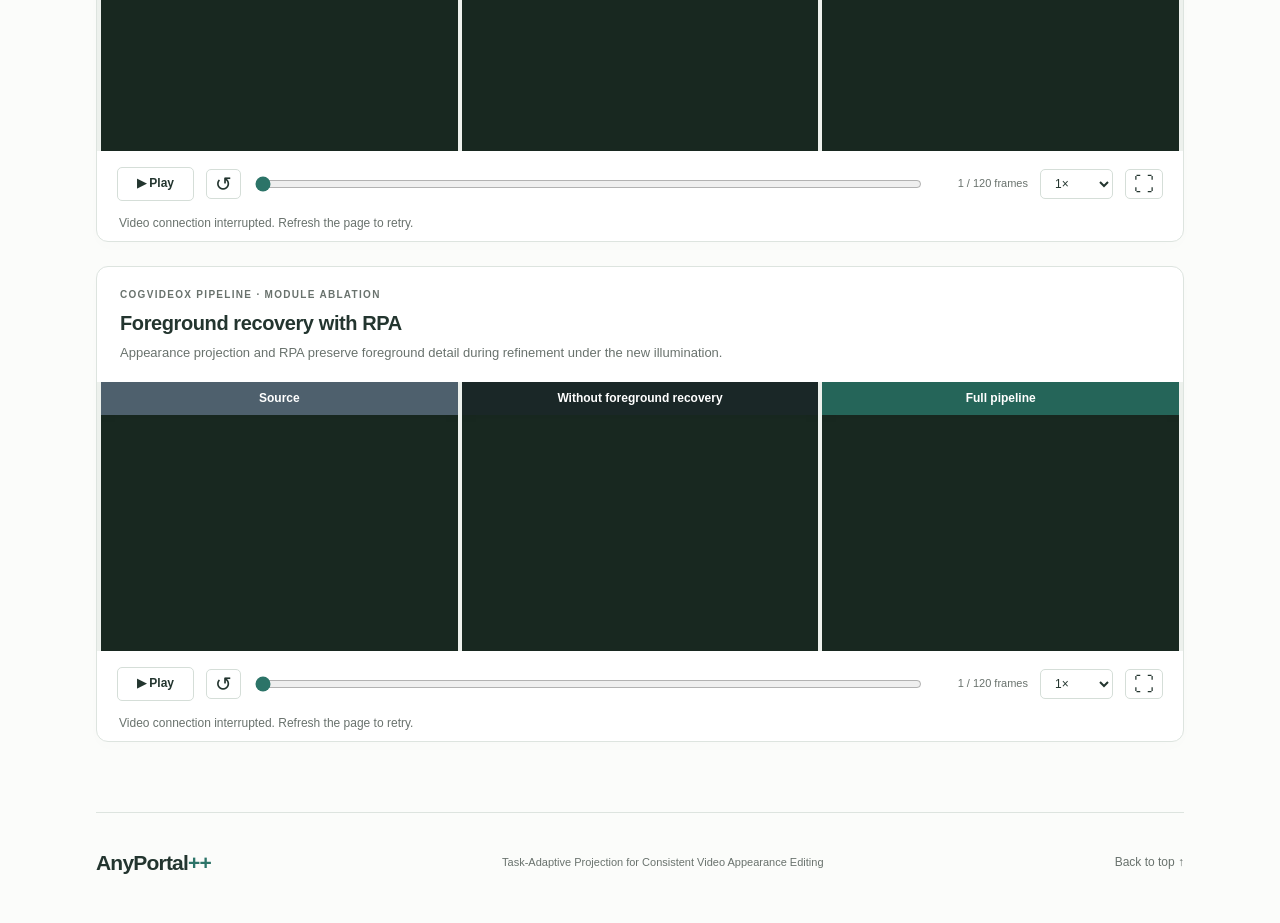
==== commit 524baf24: "Keep only author-approved dome example; withdraw candidates pending selection" ====
--- a/anyportalpp/index.html
+++ b/anyportalpp/index.html
@@ -35,5 +35,5 @@
 </main>
 <footer><a class="wordmark" href="#top">AnyPortal<span>++</span></a><p>Task-Adaptive Projection for Consistent Video Appearance Editing</p><a href="#top">Back to top ↑</a></footer>
 <template id="case-template"><article class="result-card"><div class="card-heading"><div><div class="case-origin"></div><h3></h3><p class="case-caption"></p></div><button class="zoom-button" type="button" aria-pressed="false">Zoom detail</button></div><div class="video-pair"><figure><div class="video-window"><video muted playsinline preload="none" disablepictureinpicture></video><span class="video-label raw-label">Raw</span></div></figure><figure><div class="video-window"><video muted playsinline preload="none" disablepictureinpicture></video><span class="video-label ours-label">Ours</span></div></figure></div><div class="controls"><button type="button" class="play-button" aria-label="Play paired videos">▶ Play</button><button type="button" class="reset-button" aria-label="Replay from first frame">↺</button><input type="range" class="scrubber" min="0" max="1000" value="0" aria-label="Video timeline"><output class="frame-count">Frame 1</output><label class="speed-label"><span class="sr-only">Playback speed</span><select aria-label="Playback speed"><option value="1">1×</option><option value="0.5">0.5×</option><option value="0.25">0.25×</option></select></label><button class="expand-button" aria-label="Expand comparison" title="Expand comparison">⛶</button></div><p class="play-status" aria-live="polite"></p></article></template>
-<script src="app.js?v=20261018-style-full" defer></script>
+<script src="app.js?v=20261018-selected-only" defer></script>
 </body></html>
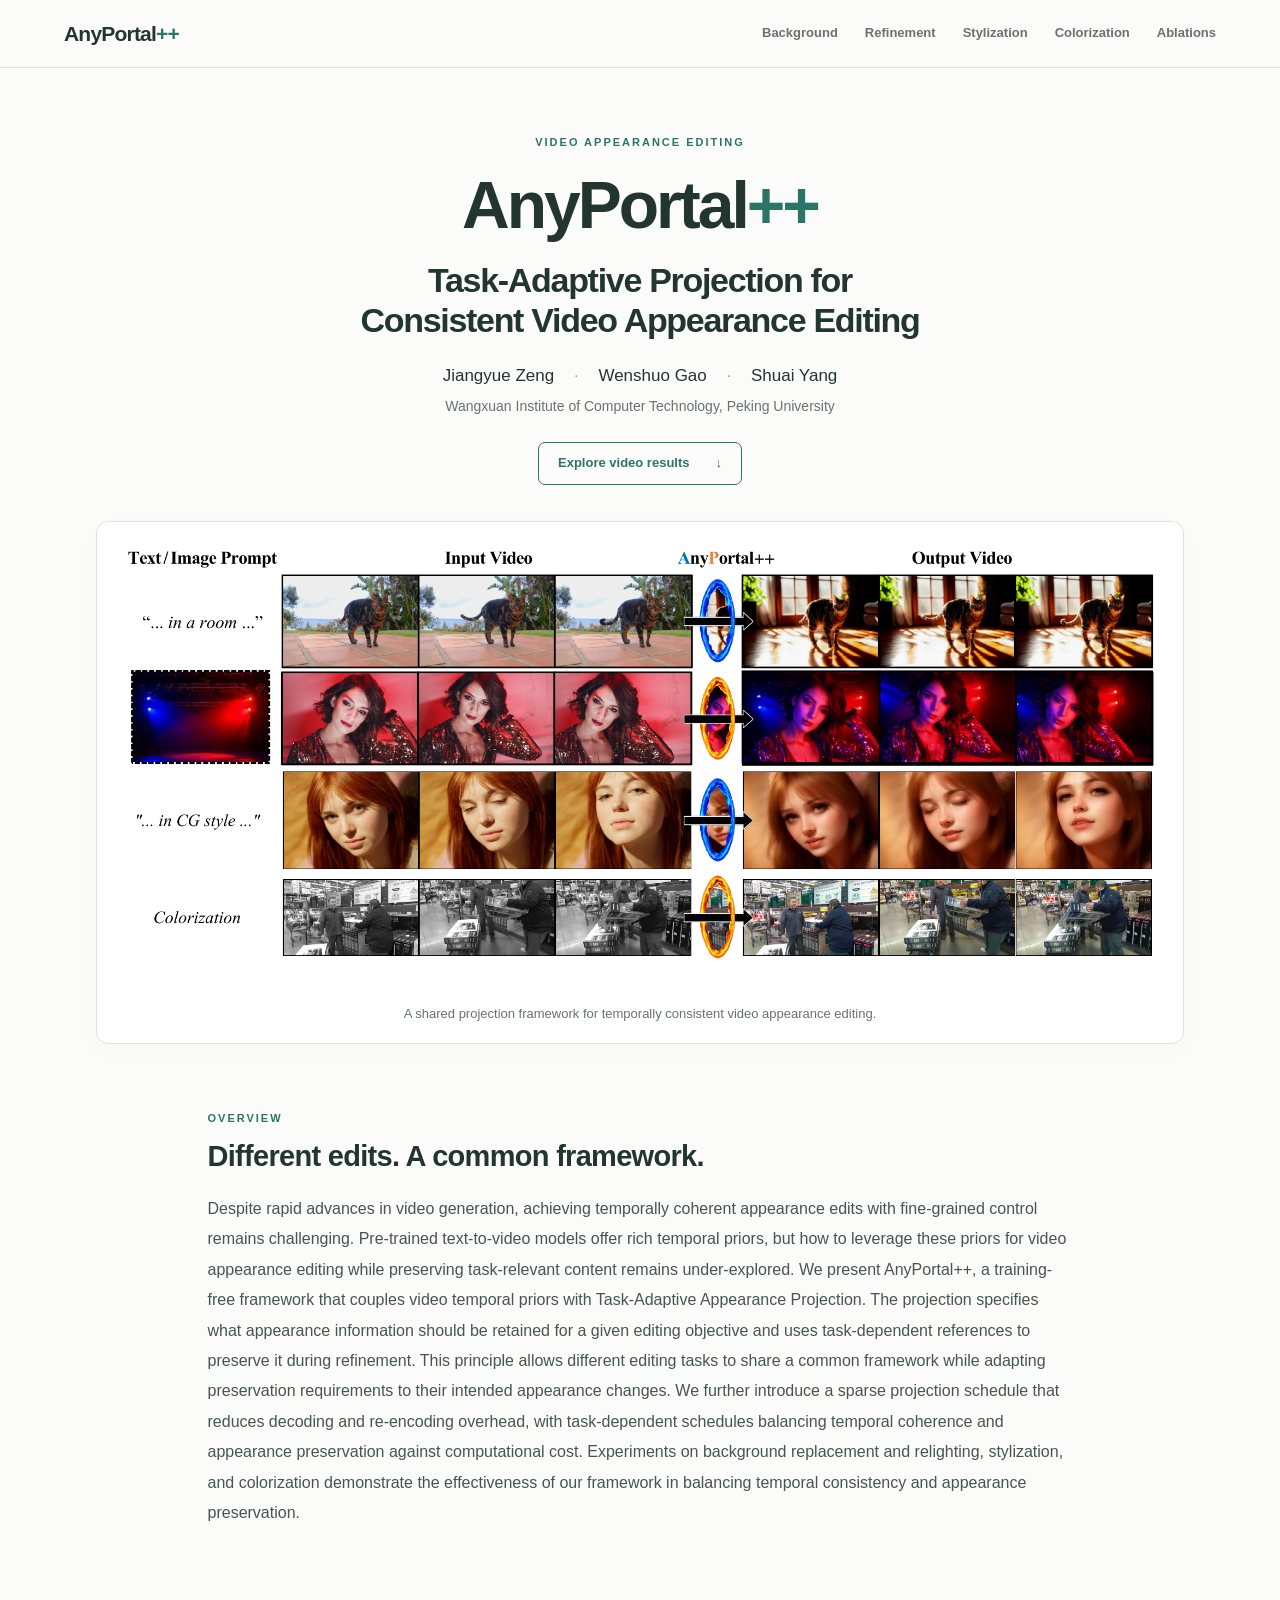
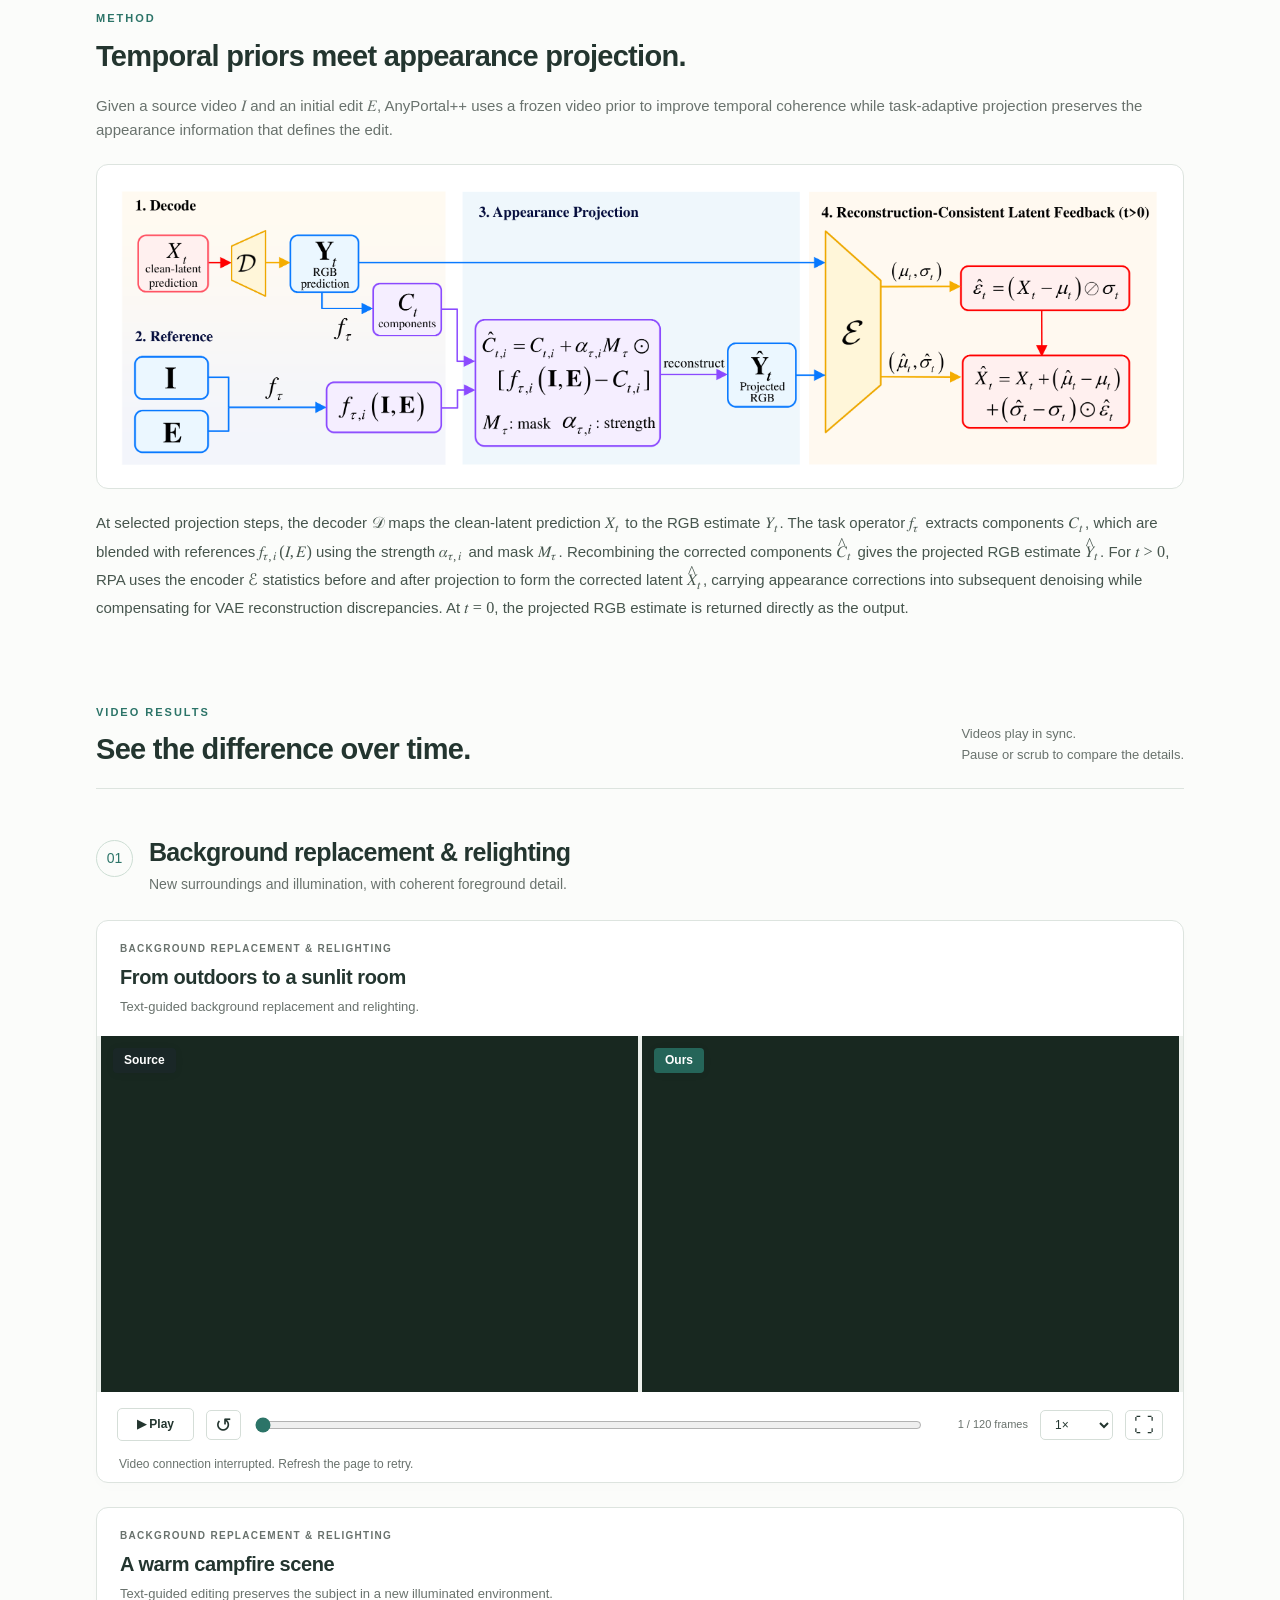
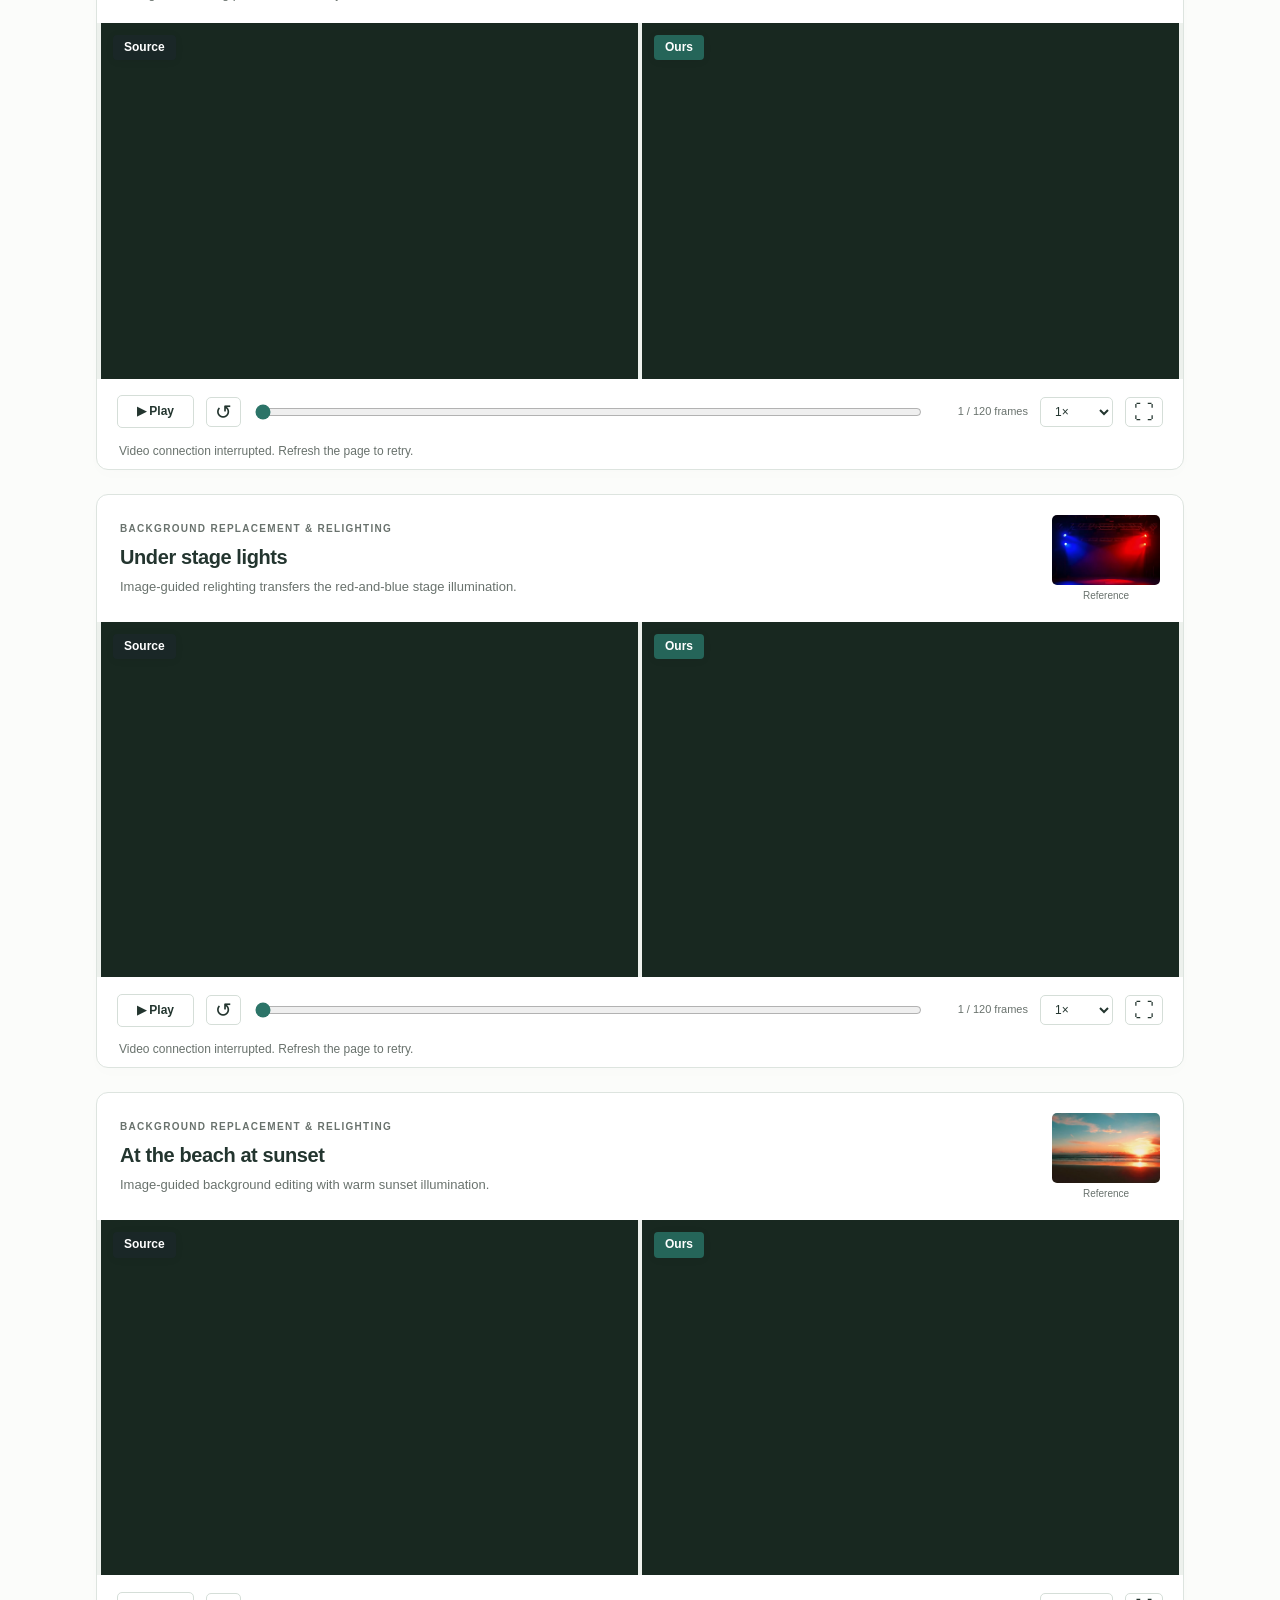
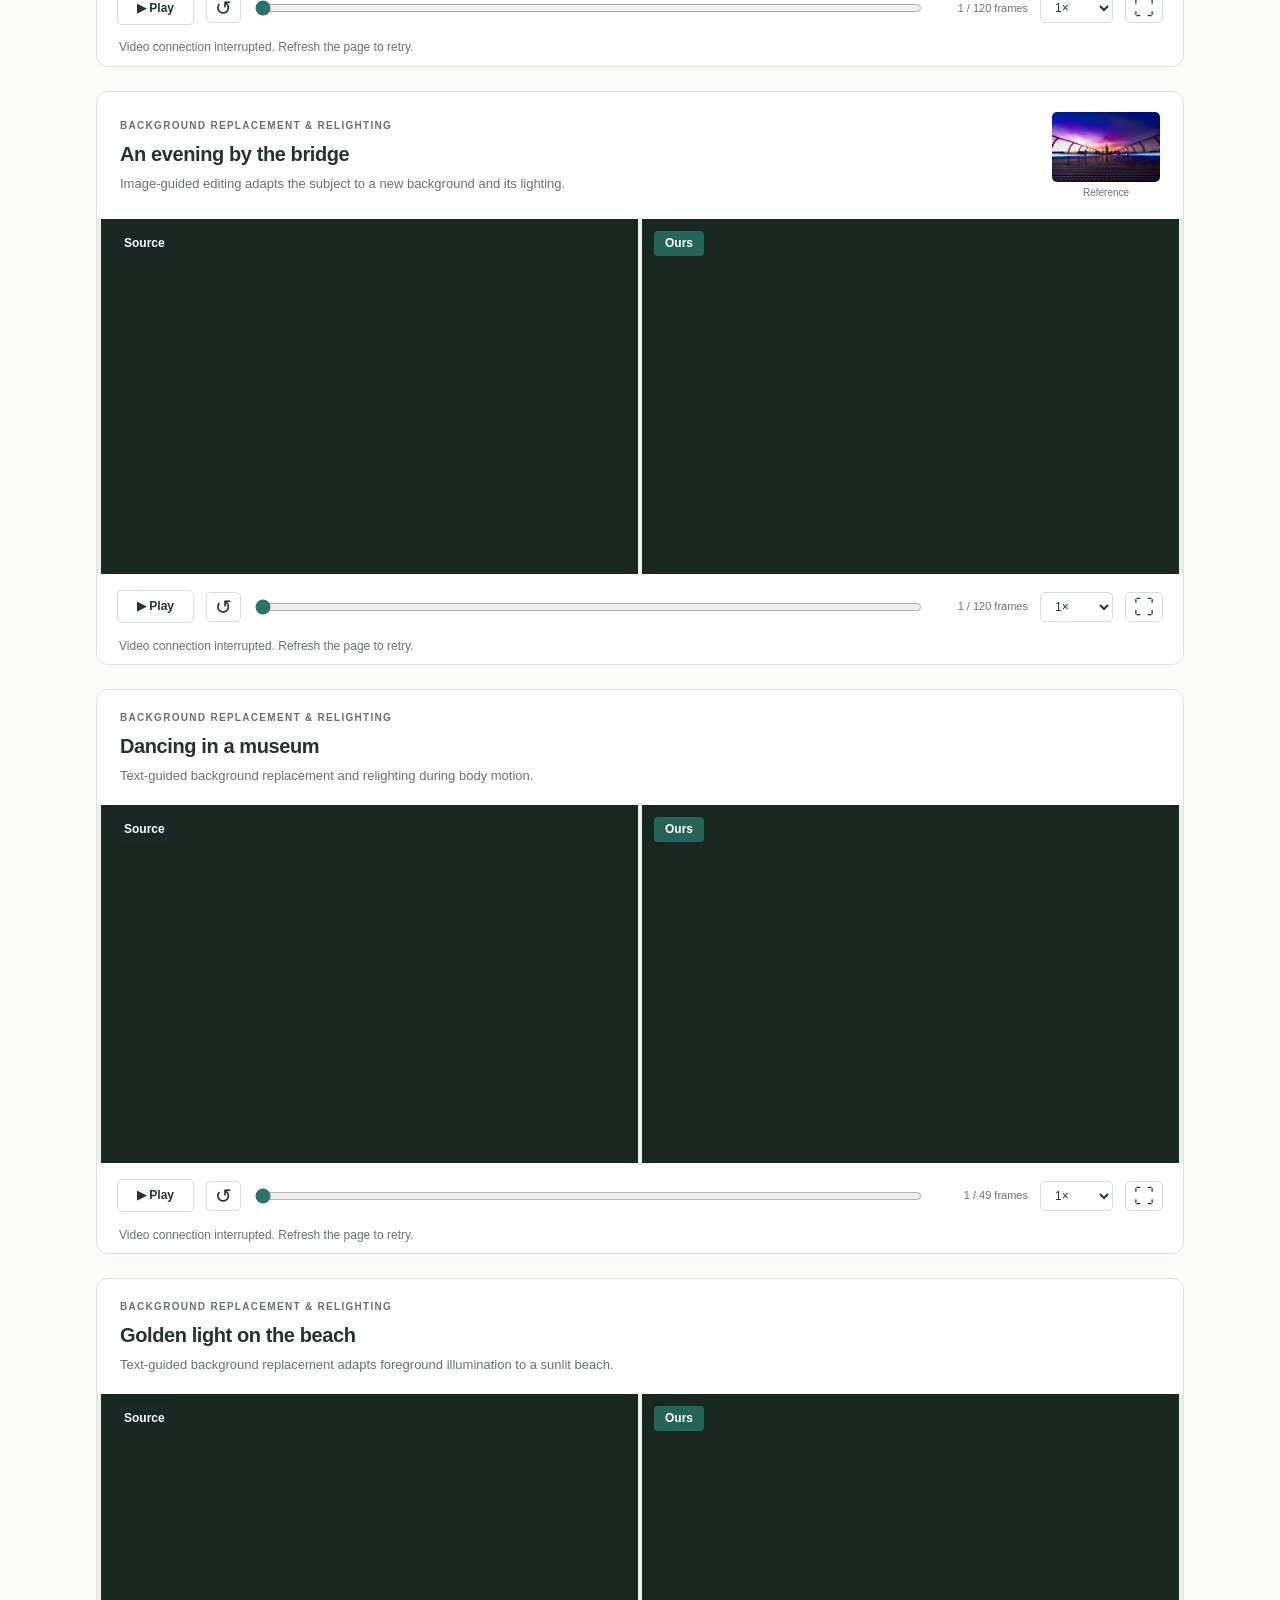
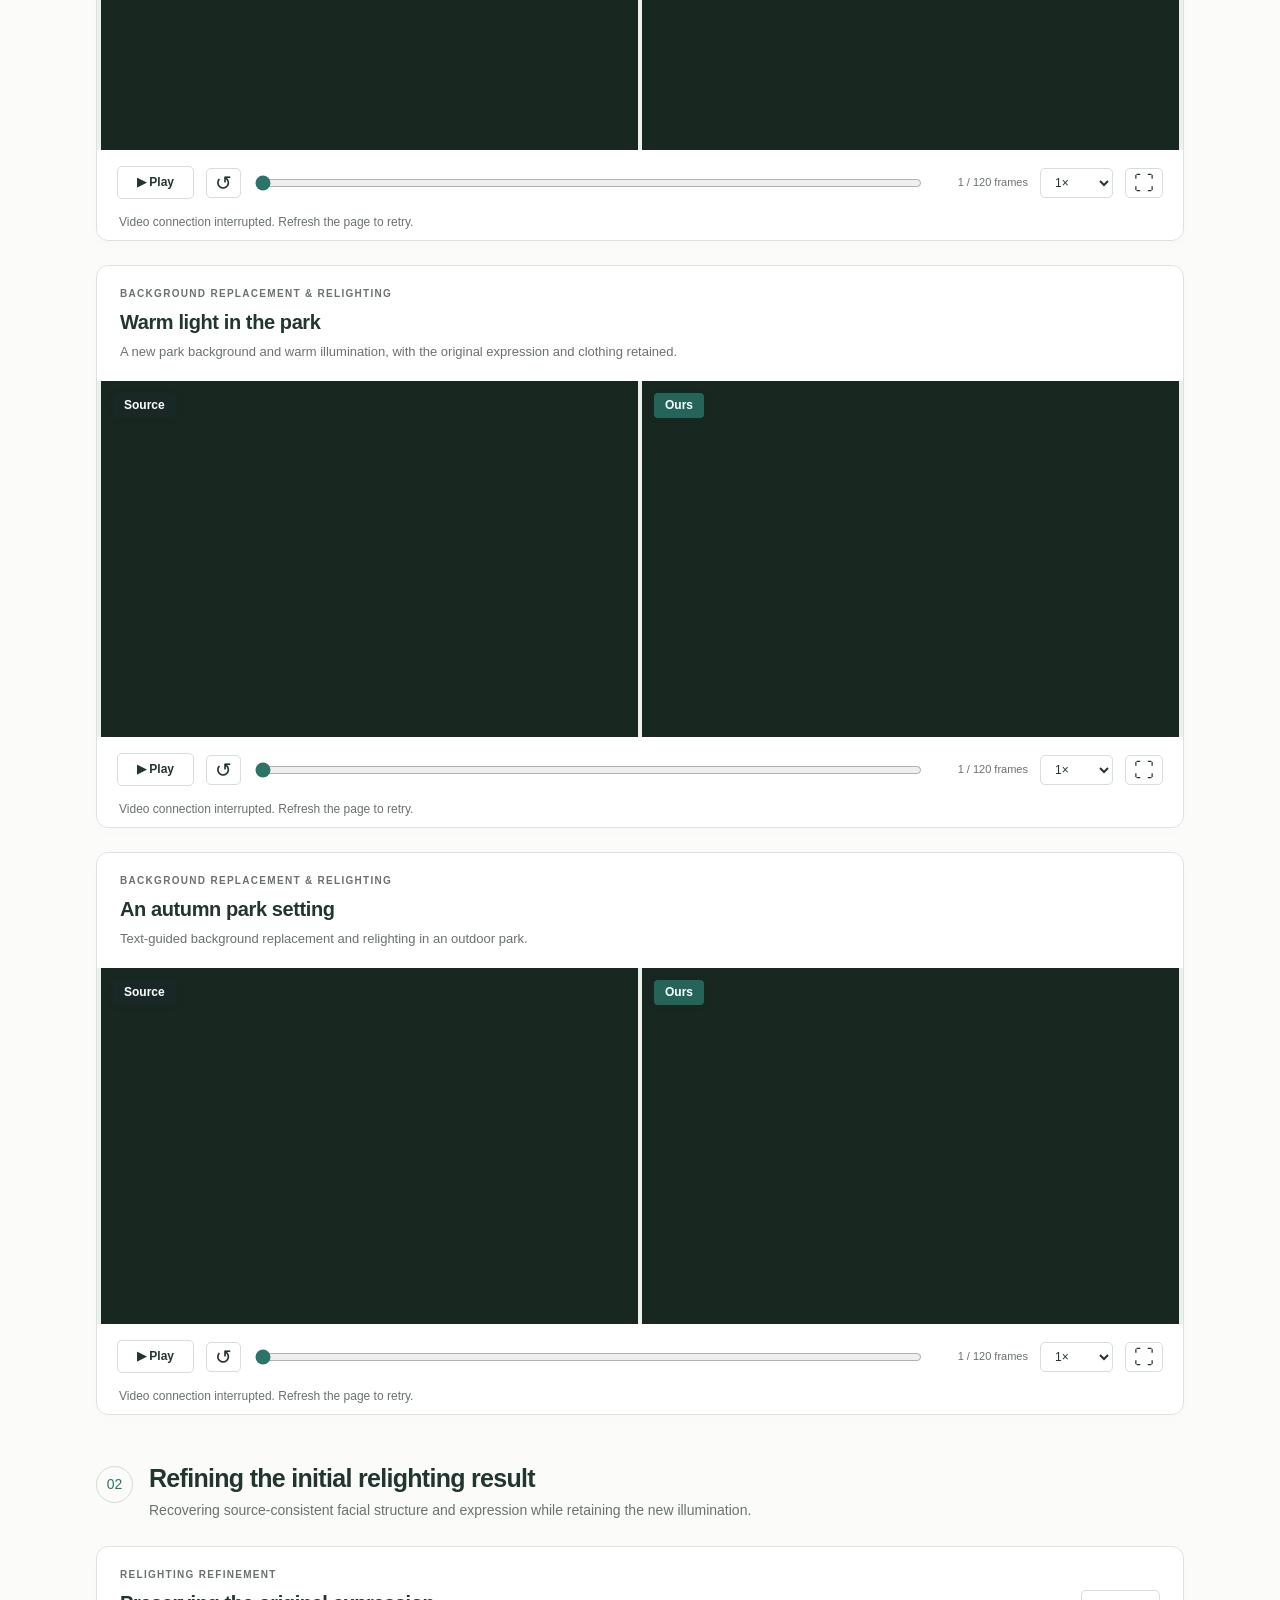
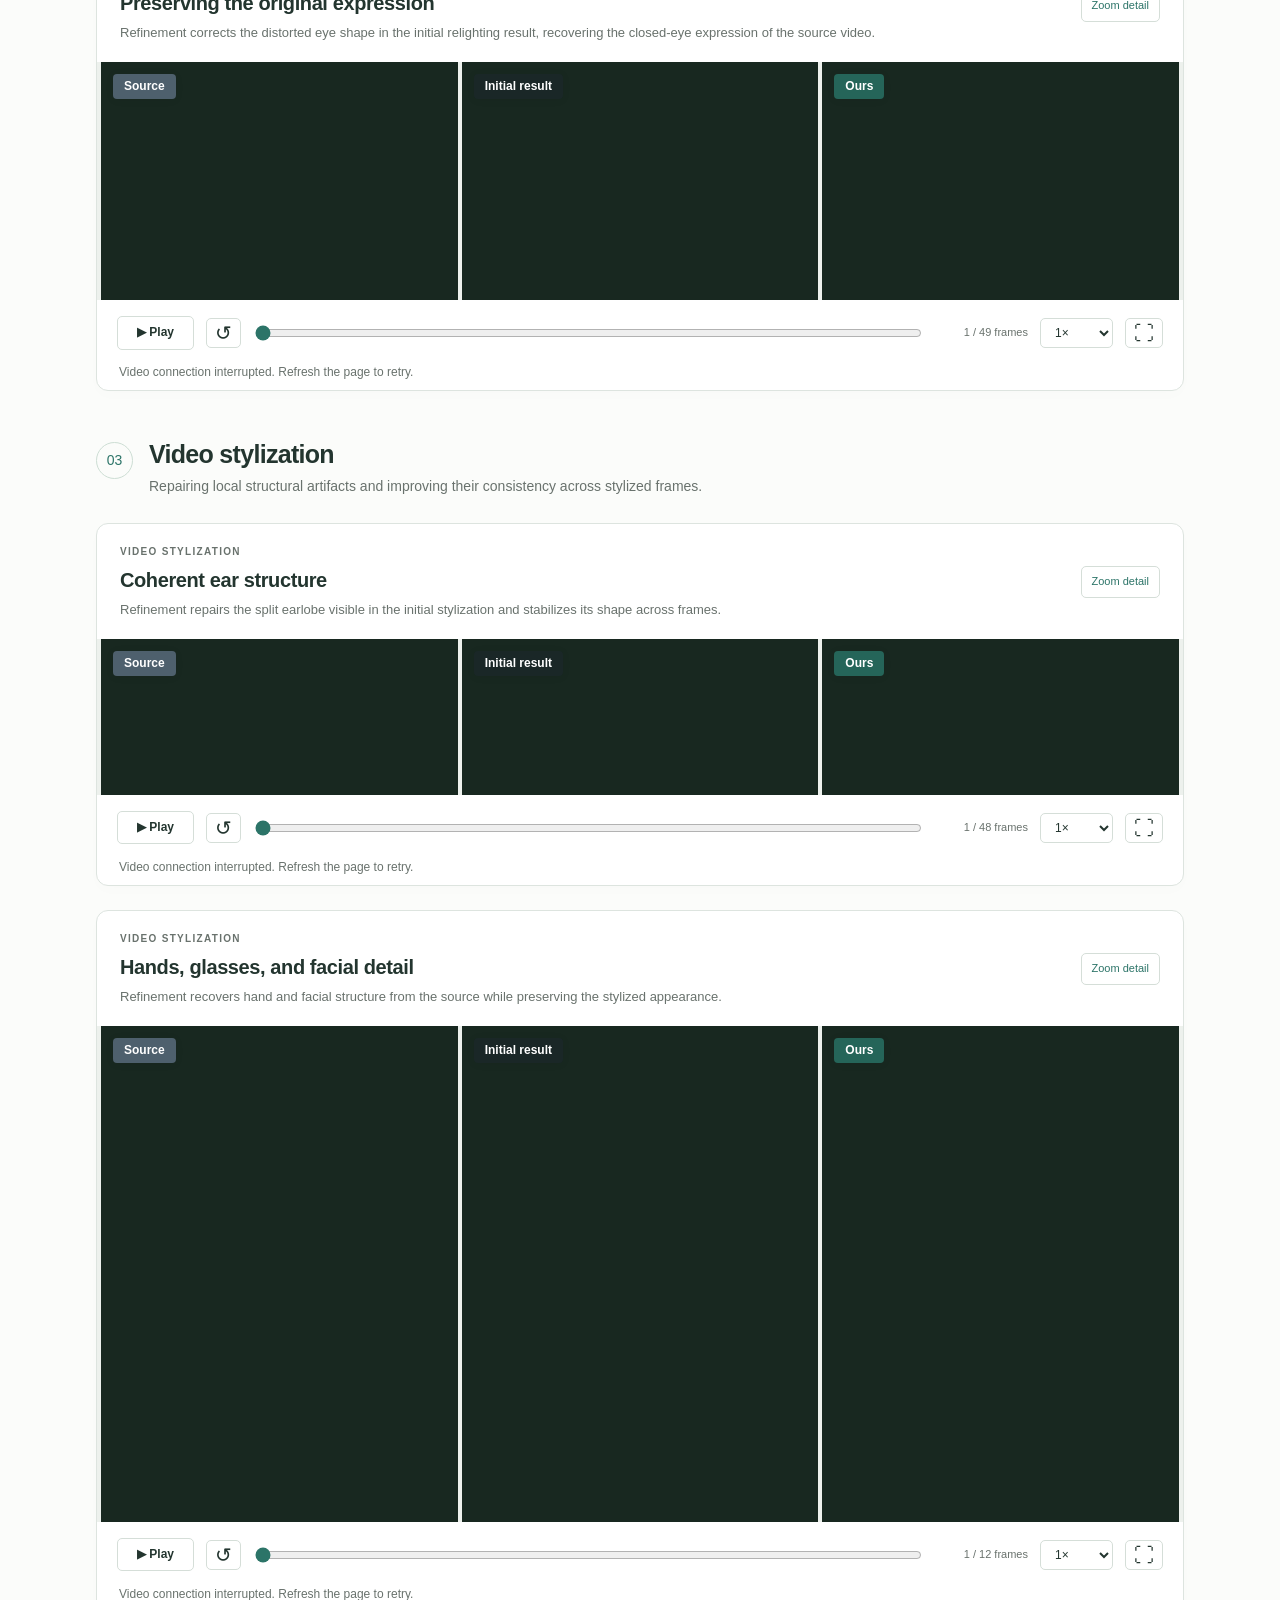
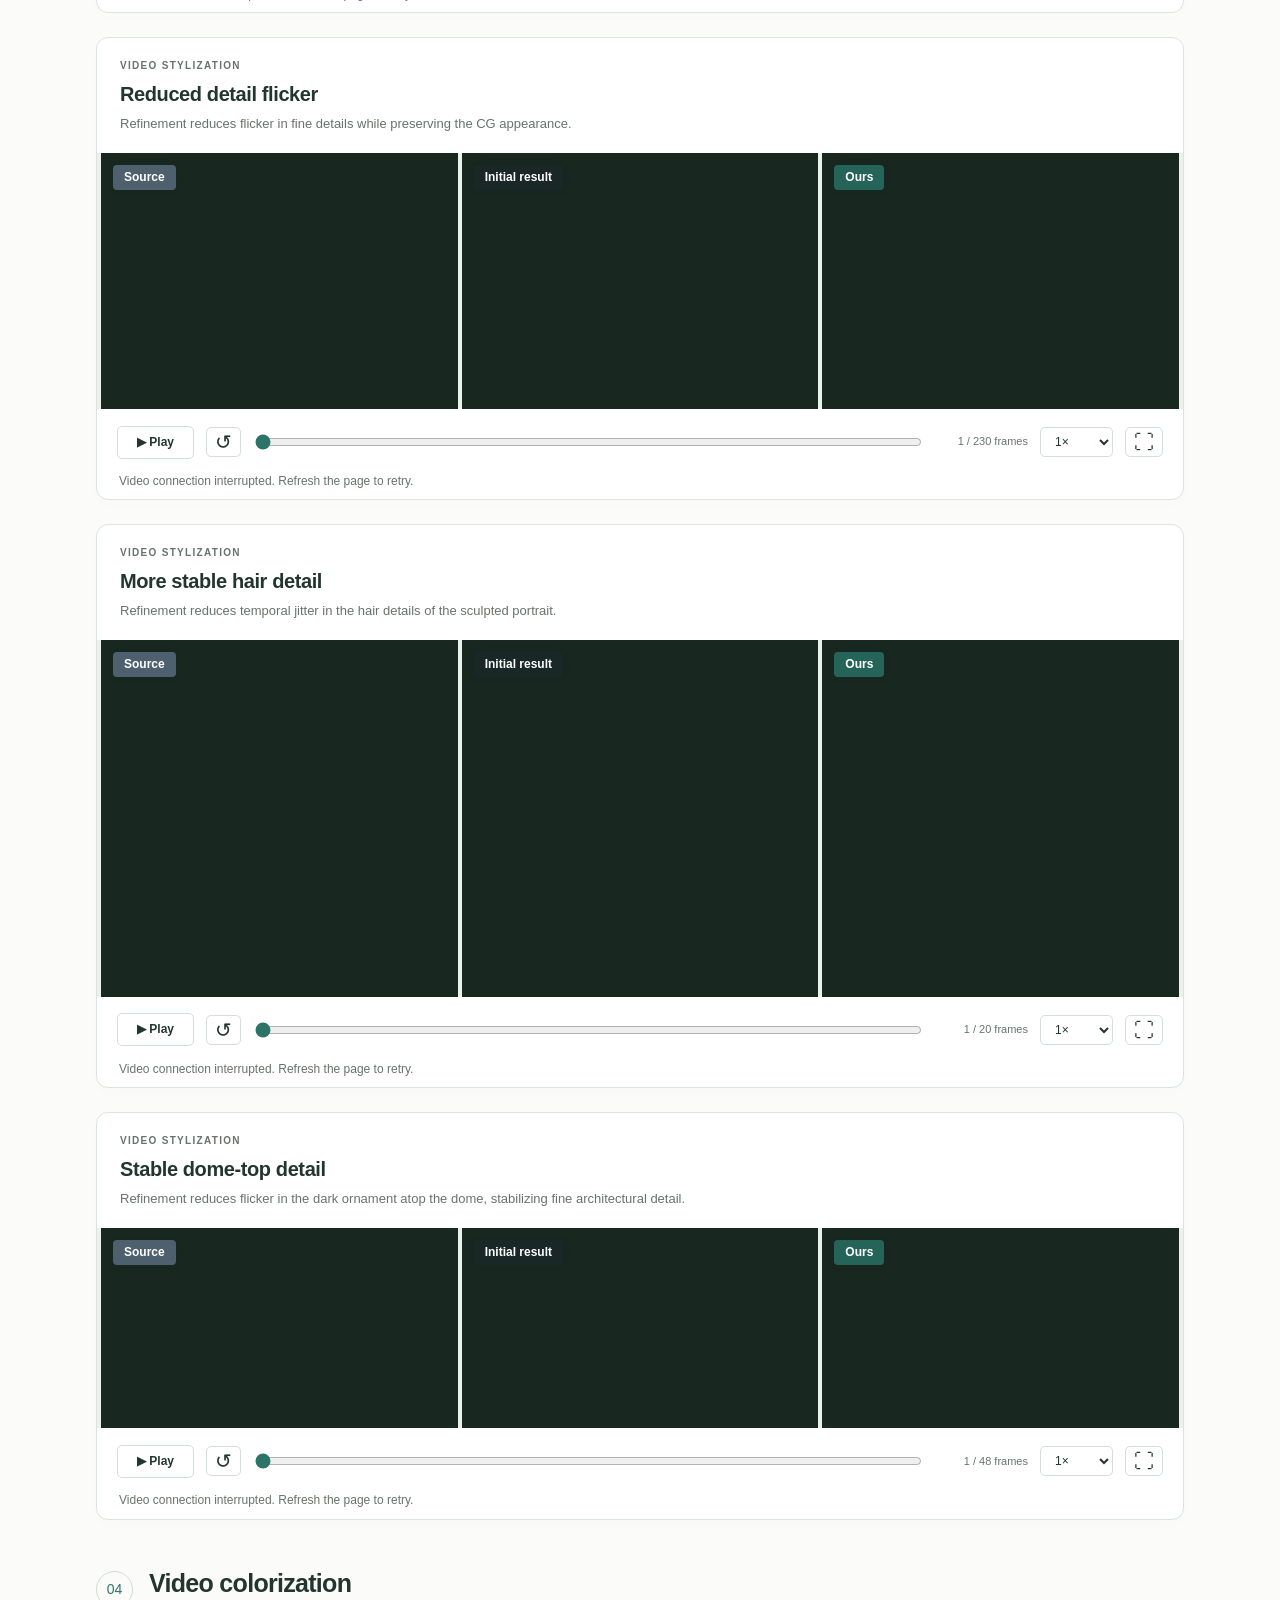
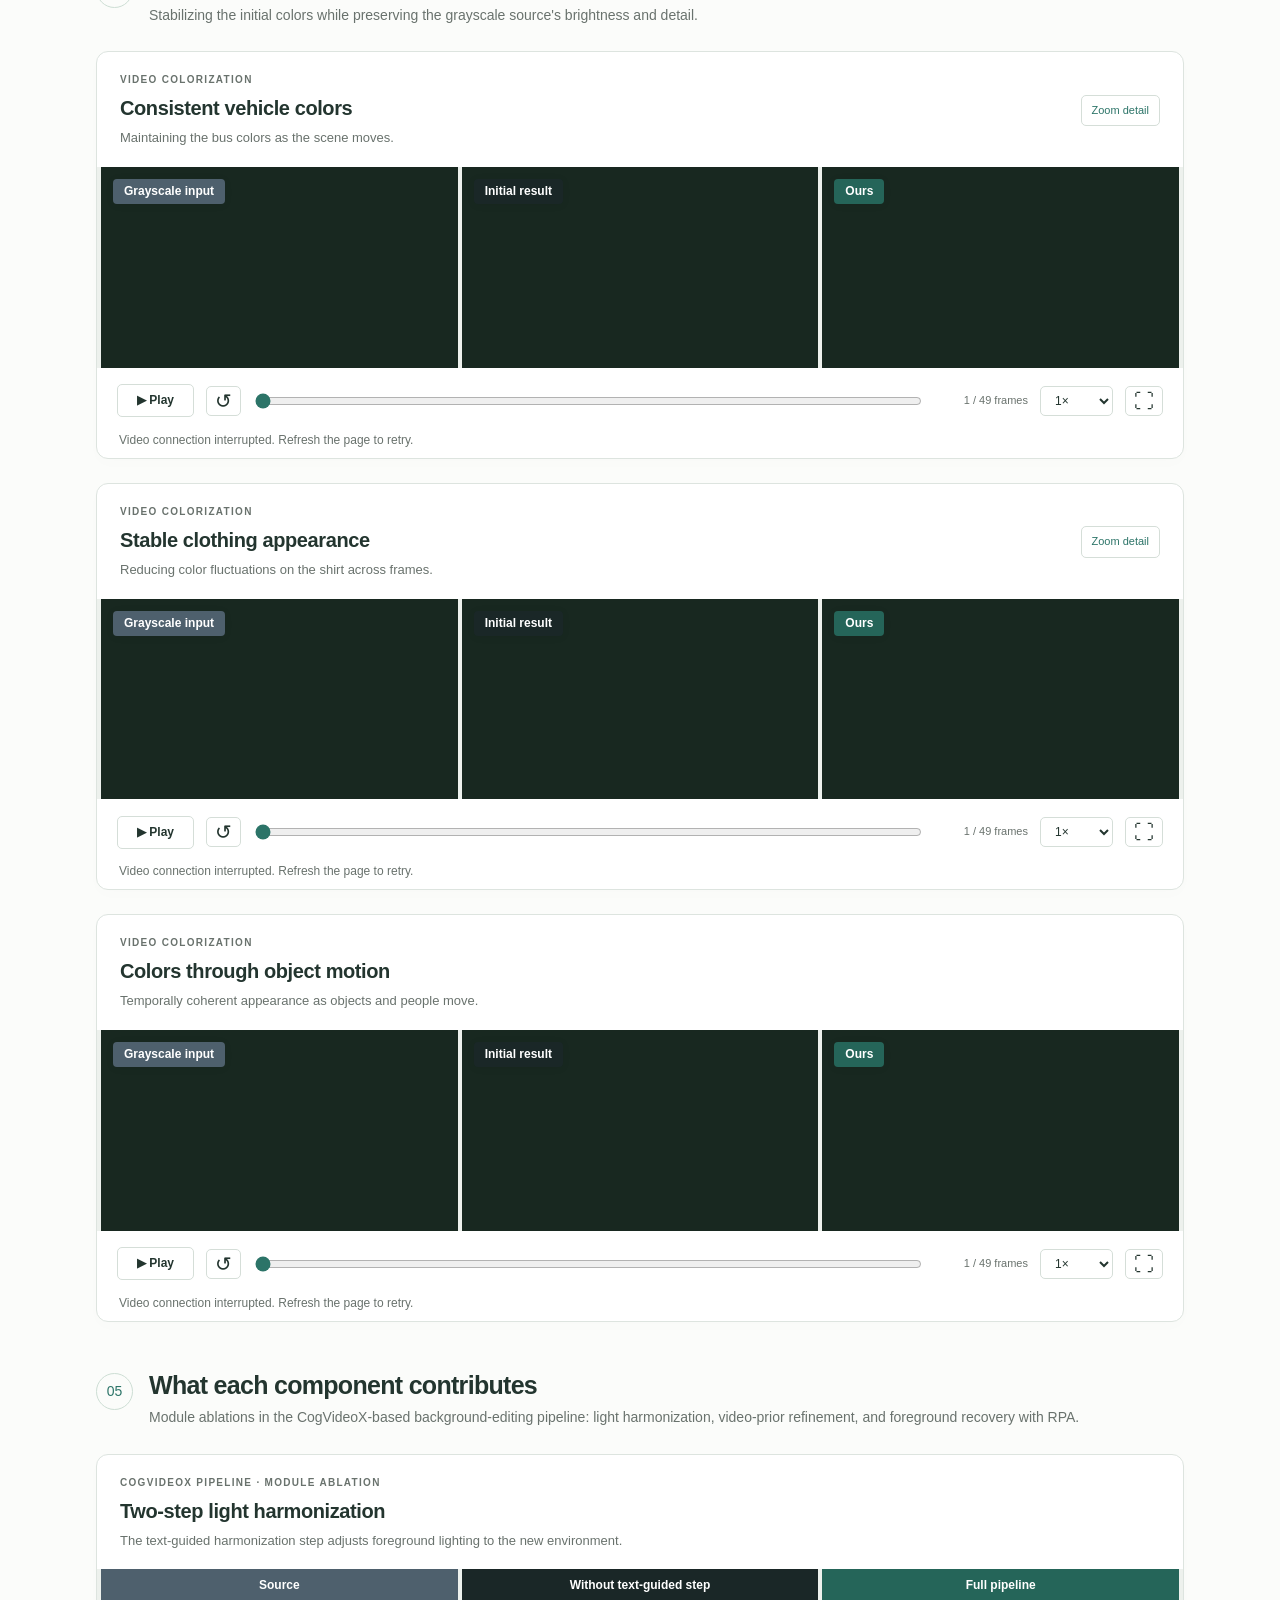
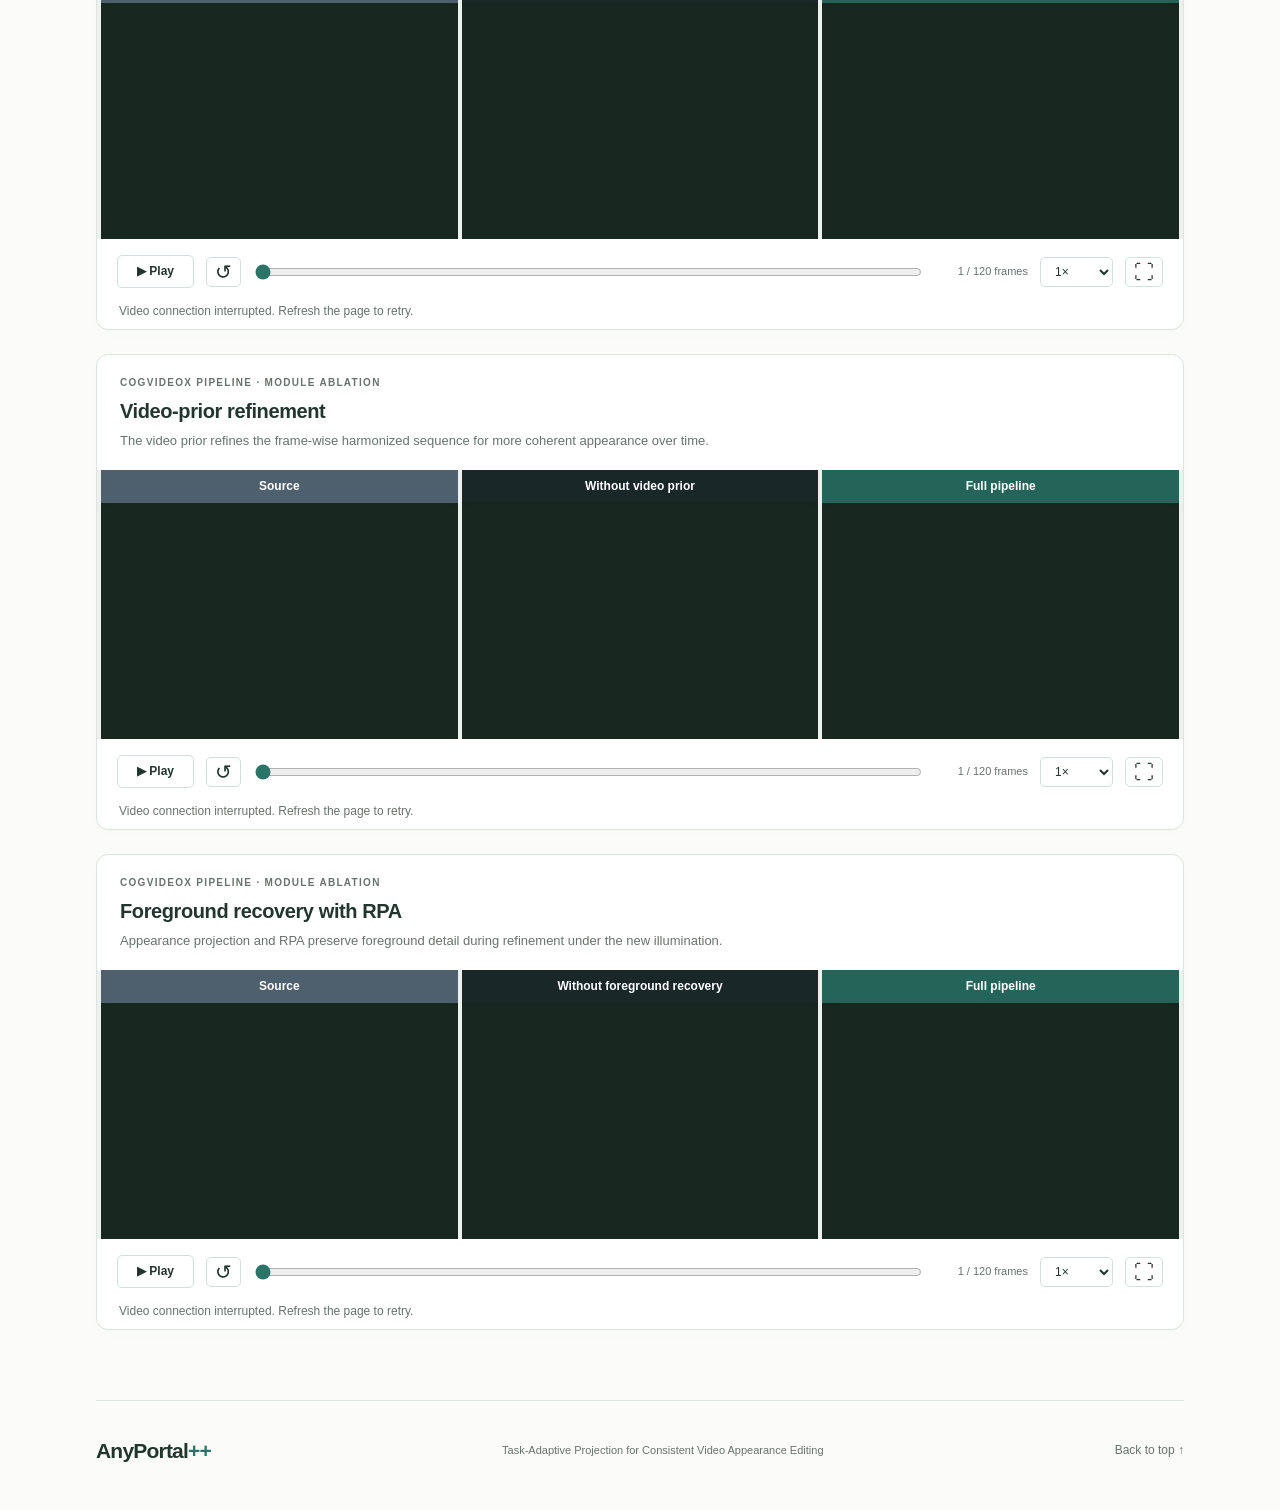
==== commit 0391e46b: "Publish approved hair-stability portrait without first frame and clarify CG detail flicker" ====
--- a/anyportalpp/index.html
+++ b/anyportalpp/index.html
@@ -35,5 +35,5 @@
 </main>
 <footer><a class="wordmark" href="#top">AnyPortal<span>++</span></a><p>Task-Adaptive Projection for Consistent Video Appearance Editing</p><a href="#top">Back to top ↑</a></footer>
 <template id="case-template"><article class="result-card"><div class="card-heading"><div><div class="case-origin"></div><h3></h3><p class="case-caption"></p></div><button class="zoom-button" type="button" aria-pressed="false">Zoom detail</button></div><div class="video-pair"><figure><div class="video-window"><video muted playsinline preload="none" disablepictureinpicture></video><span class="video-label raw-label">Raw</span></div></figure><figure><div class="video-window"><video muted playsinline preload="none" disablepictureinpicture></video><span class="video-label ours-label">Ours</span></div></figure></div><div class="controls"><button type="button" class="play-button" aria-label="Play paired videos">▶ Play</button><button type="button" class="reset-button" aria-label="Replay from first frame">↺</button><input type="range" class="scrubber" min="0" max="1000" value="0" aria-label="Video timeline"><output class="frame-count">Frame 1</output><label class="speed-label"><span class="sr-only">Playback speed</span><select aria-label="Playback speed"><option value="1">1×</option><option value="0.5">0.5×</option><option value="0.25">0.25×</option></select></label><button class="expand-button" aria-label="Expand comparison" title="Expand comparison">⛶</button></div><p class="play-status" aria-live="polite"></p></article></template>
-<script src="app.js?v=20261018-selected-only" defer></script>
+<script src="app.js?v=20261018-hair-approved" defer></script>
 </body></html>
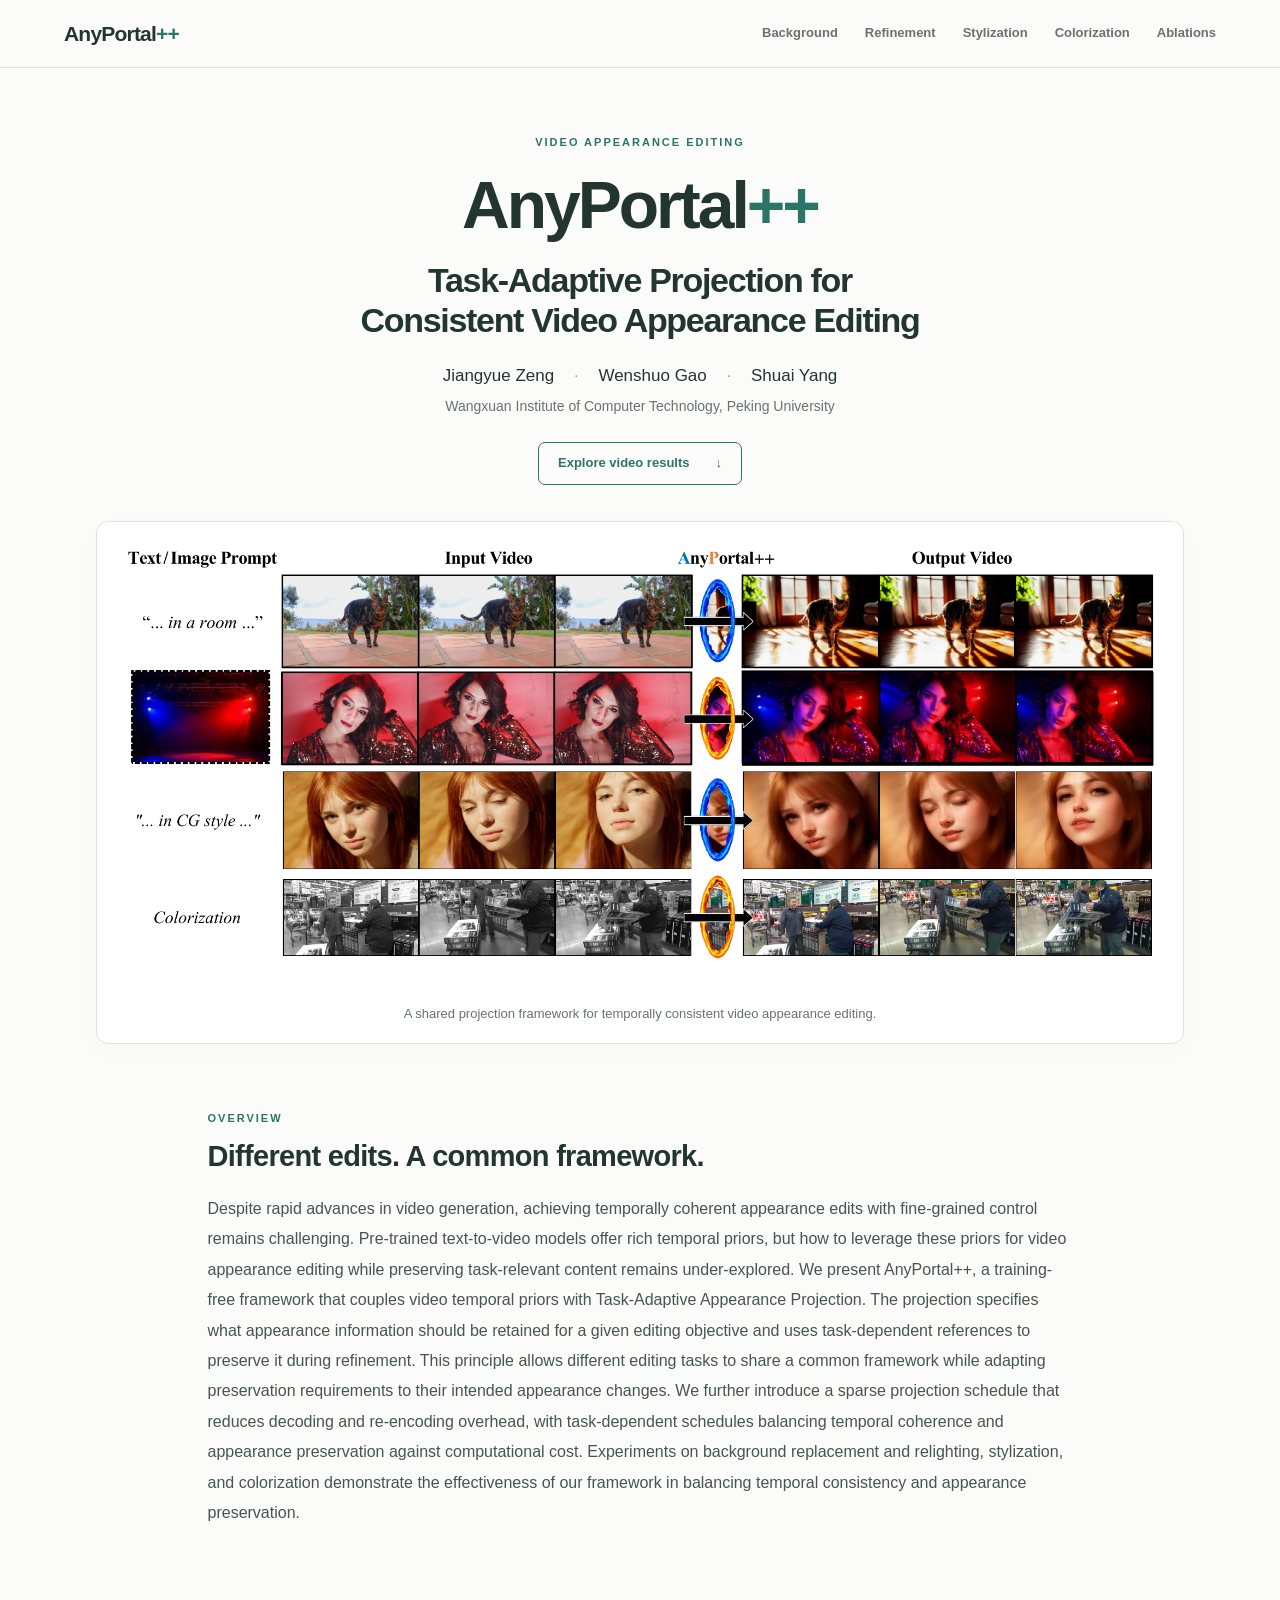
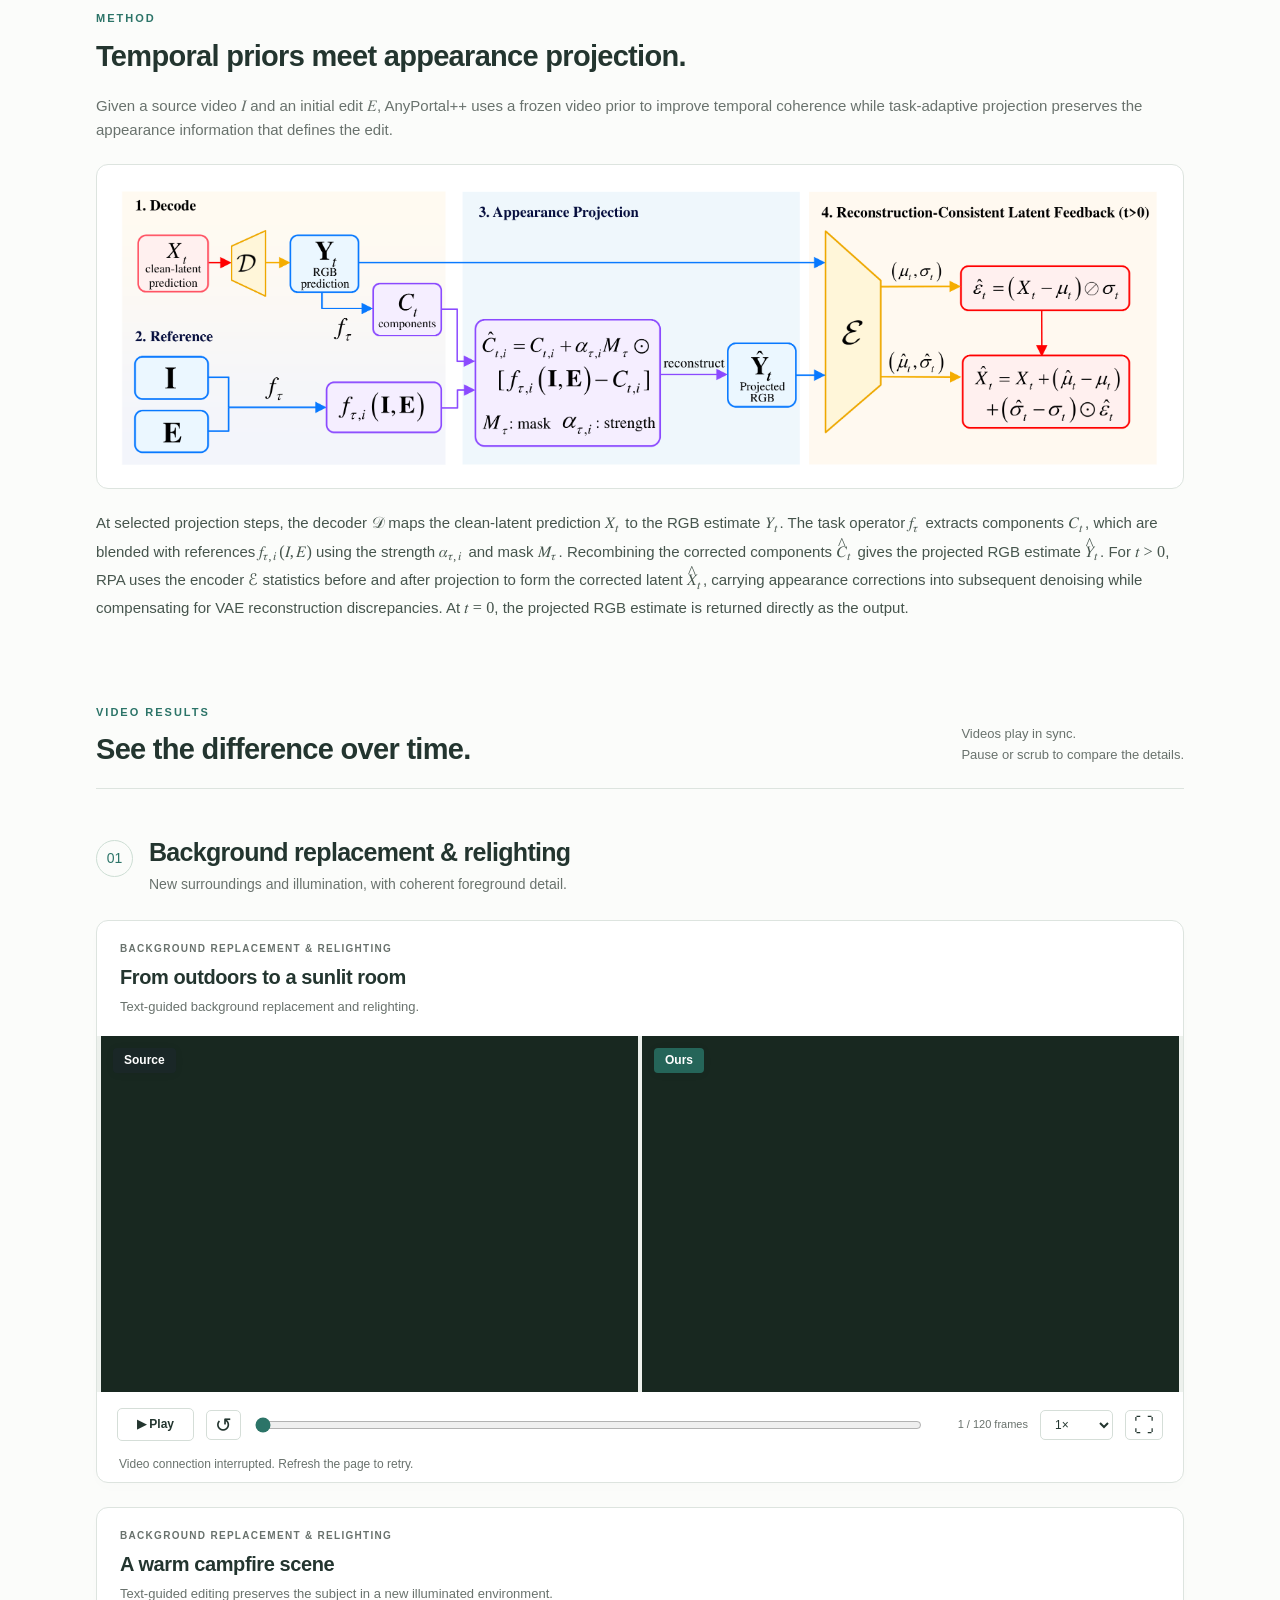
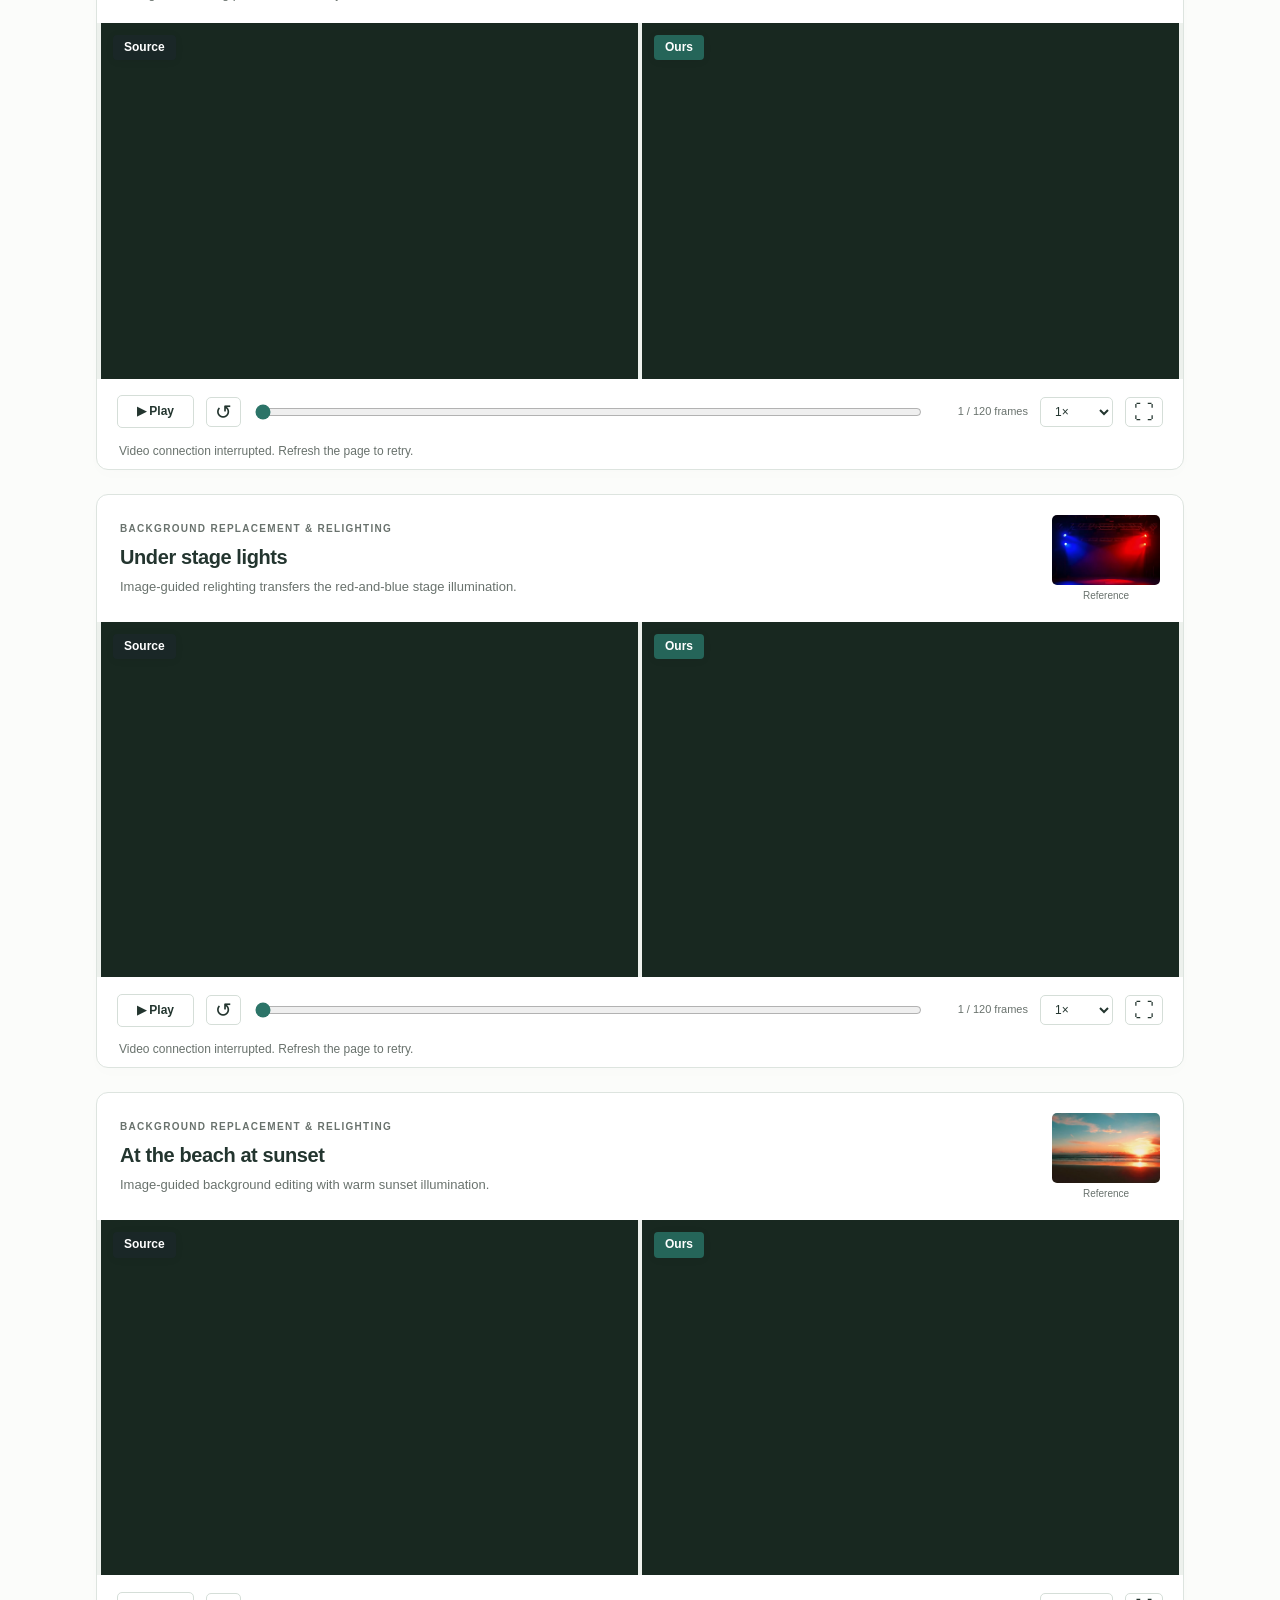
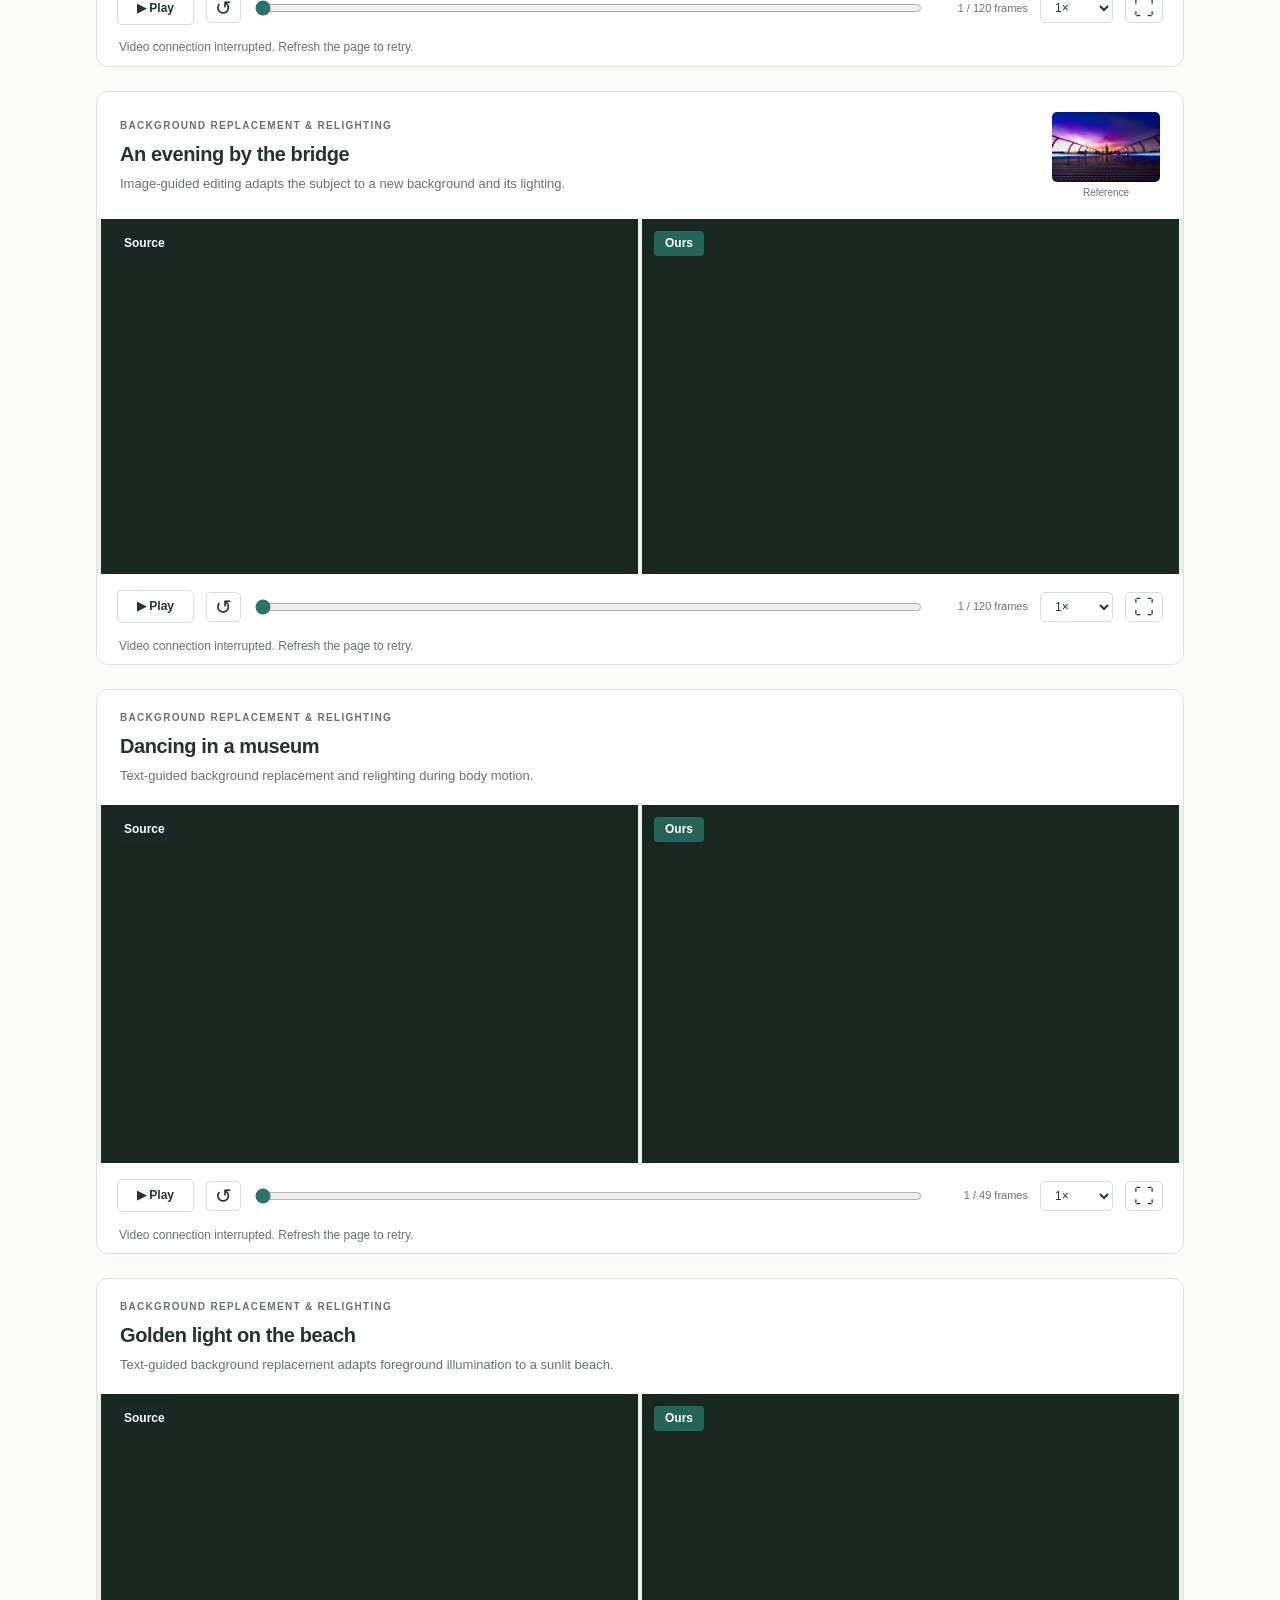
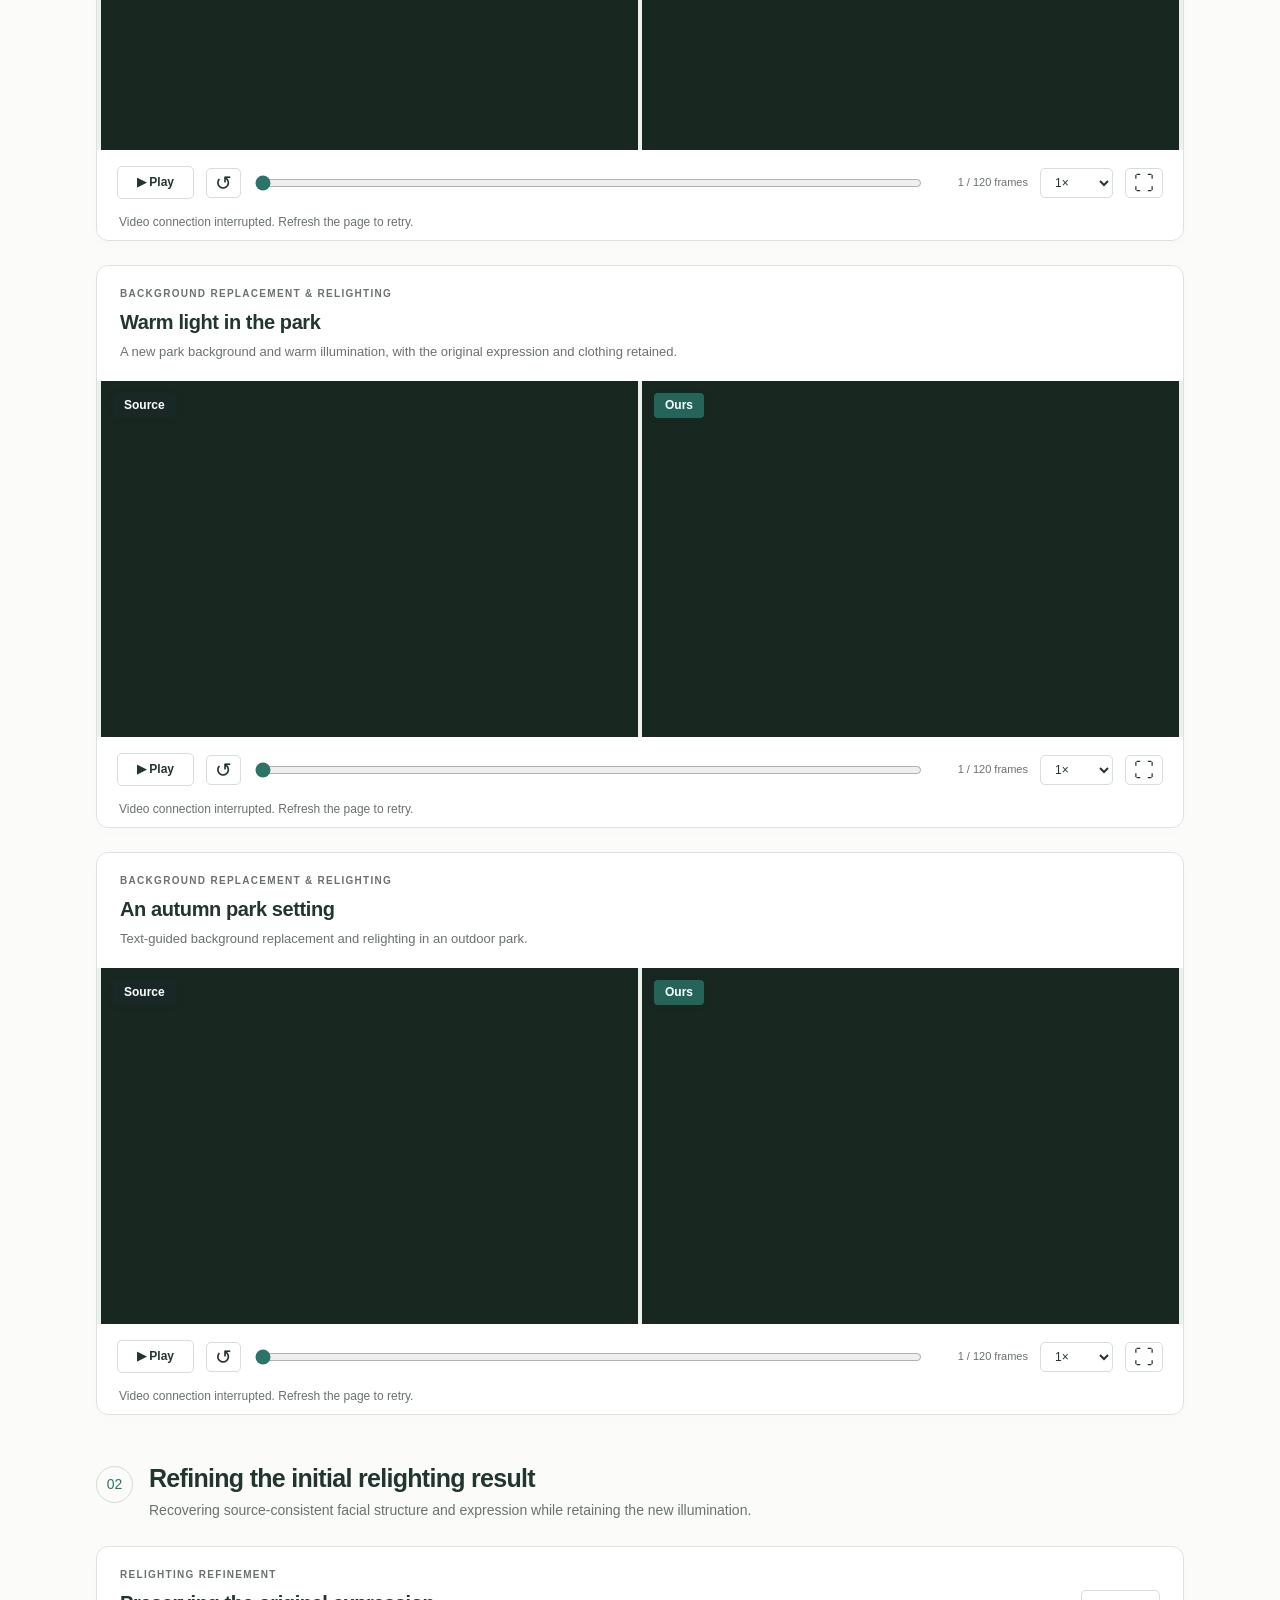
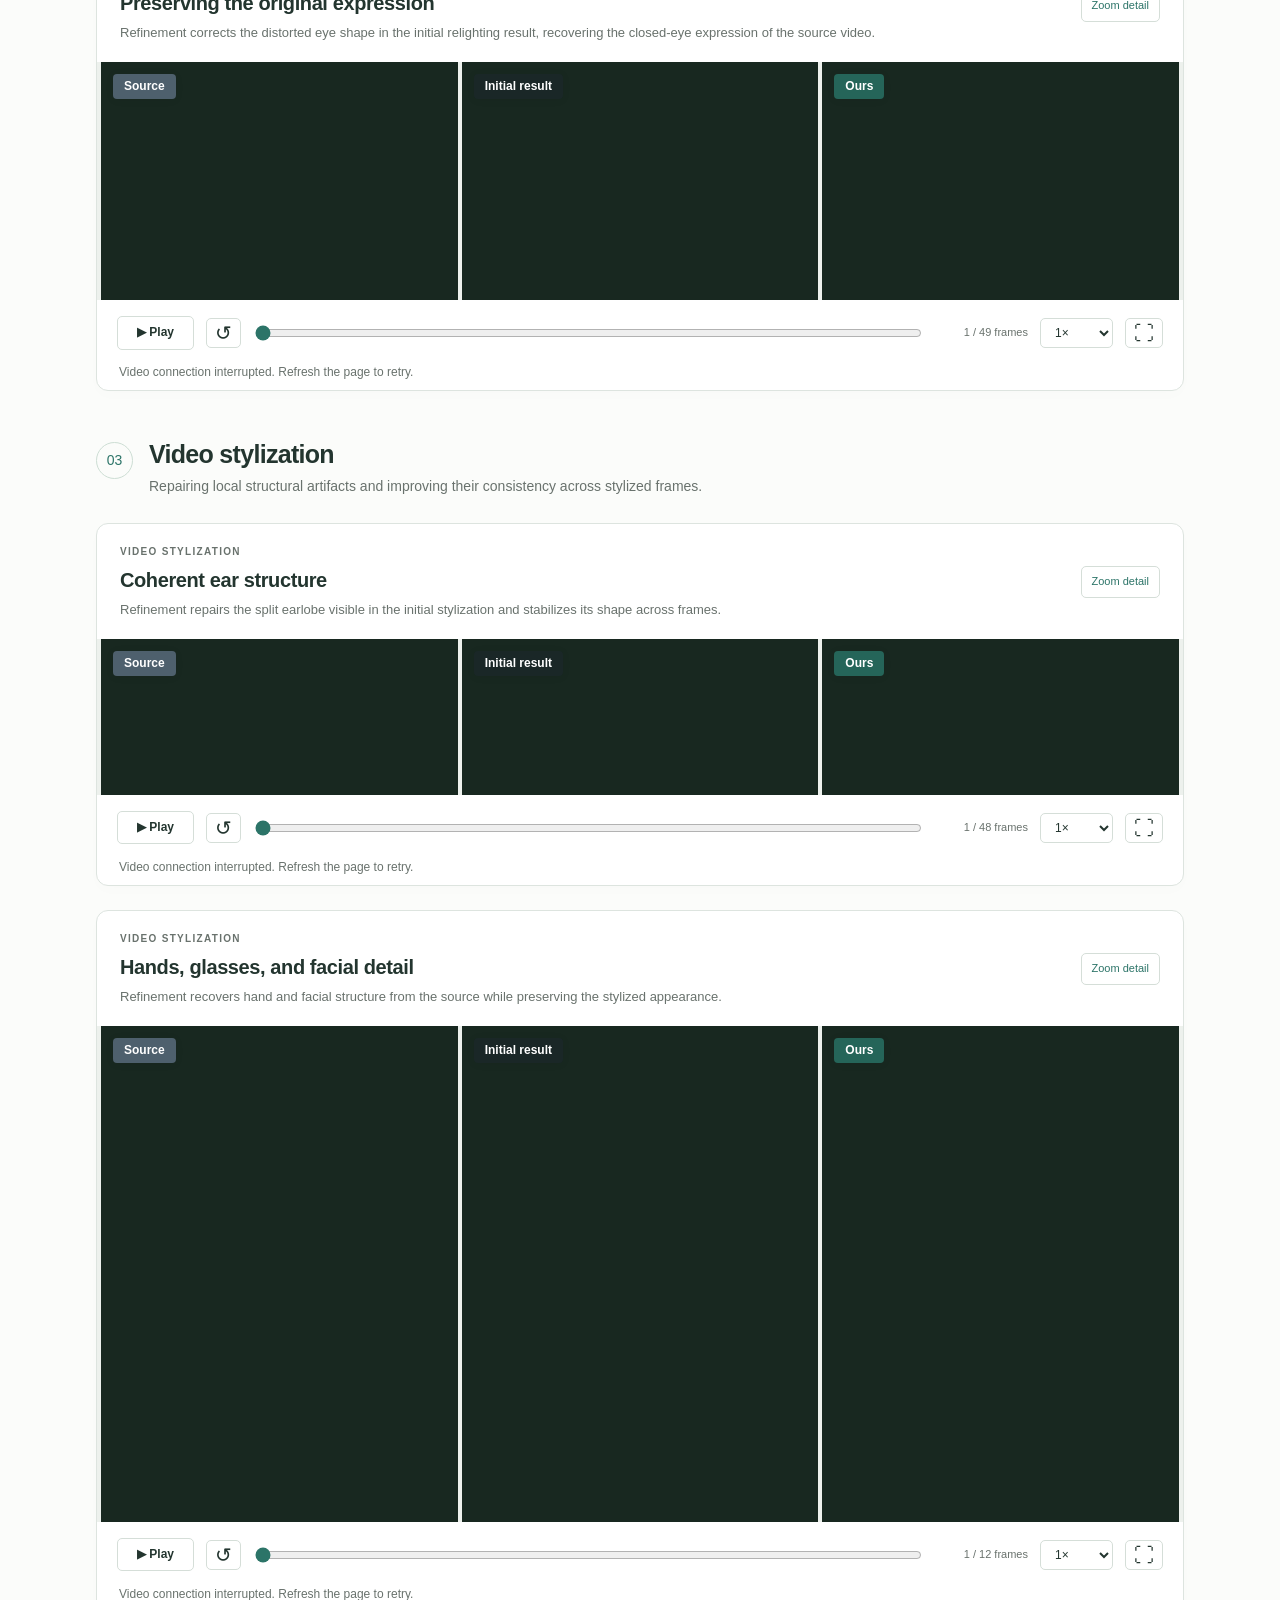
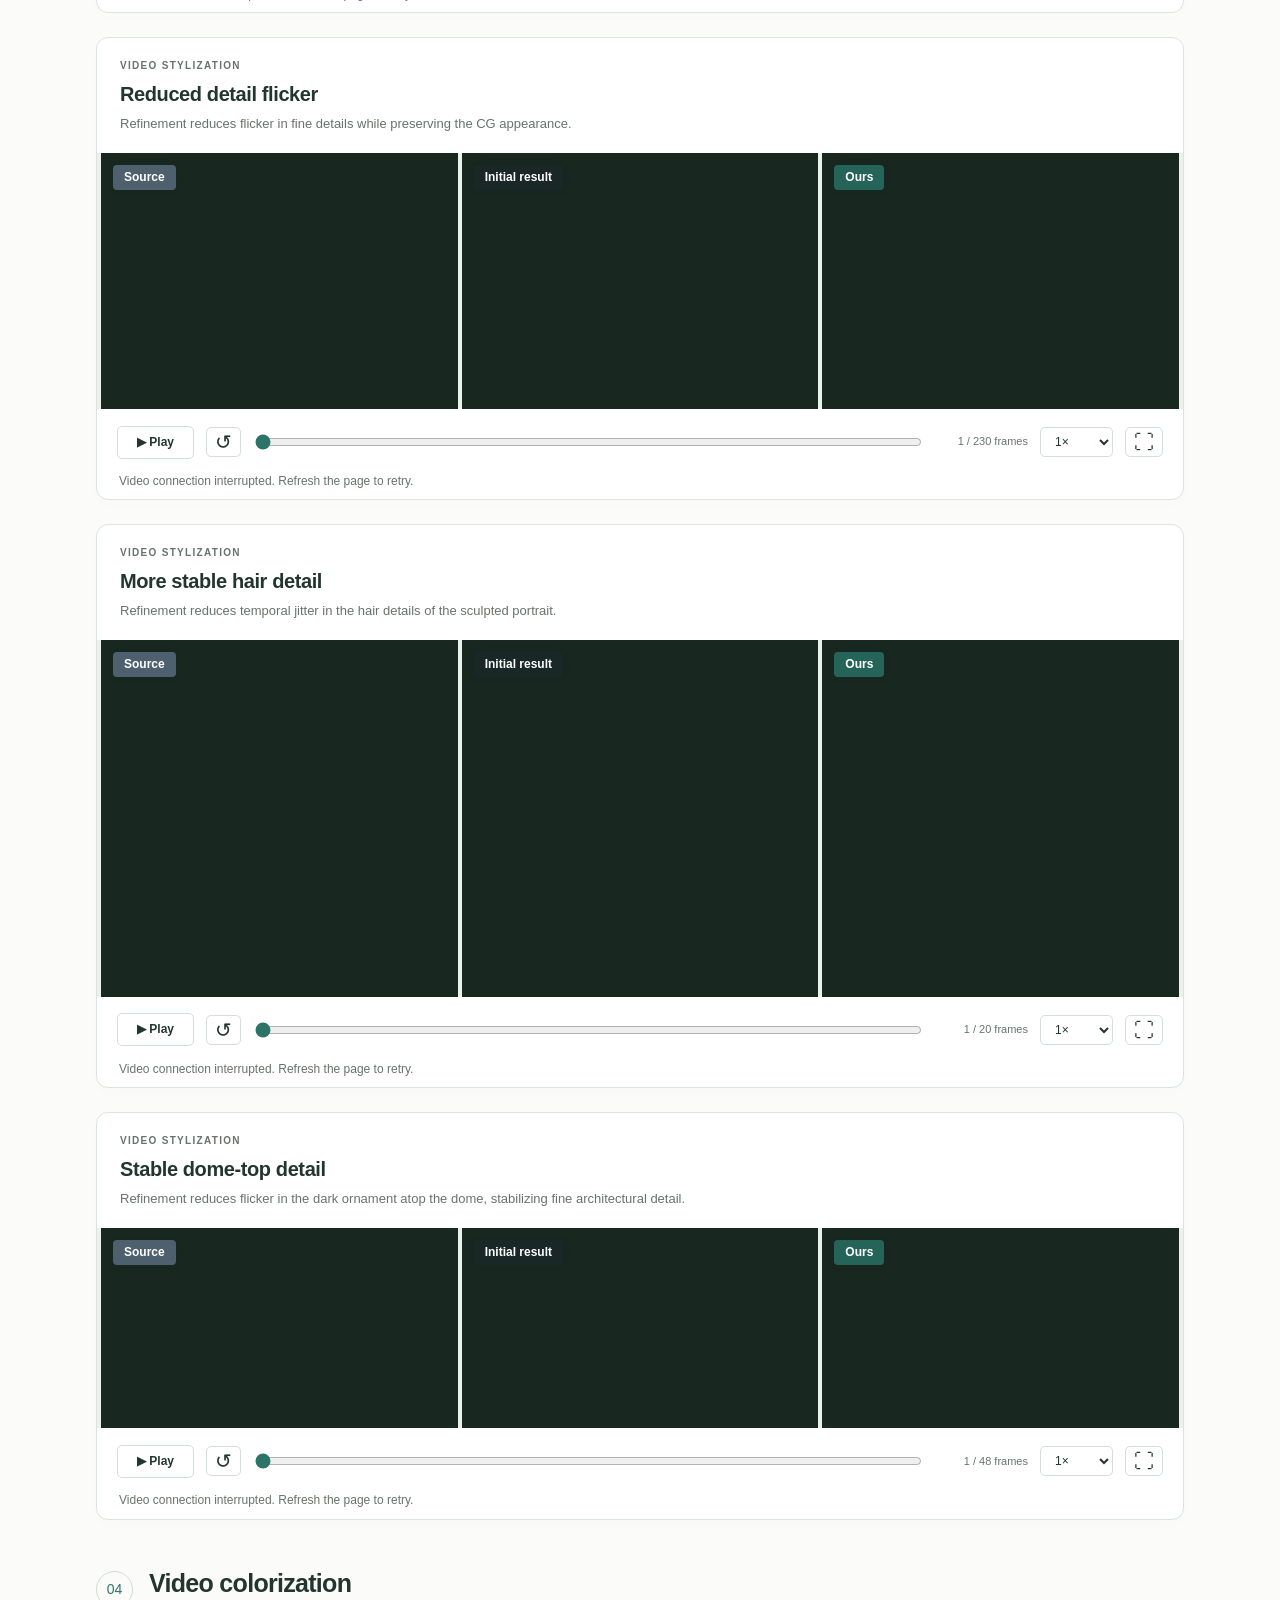
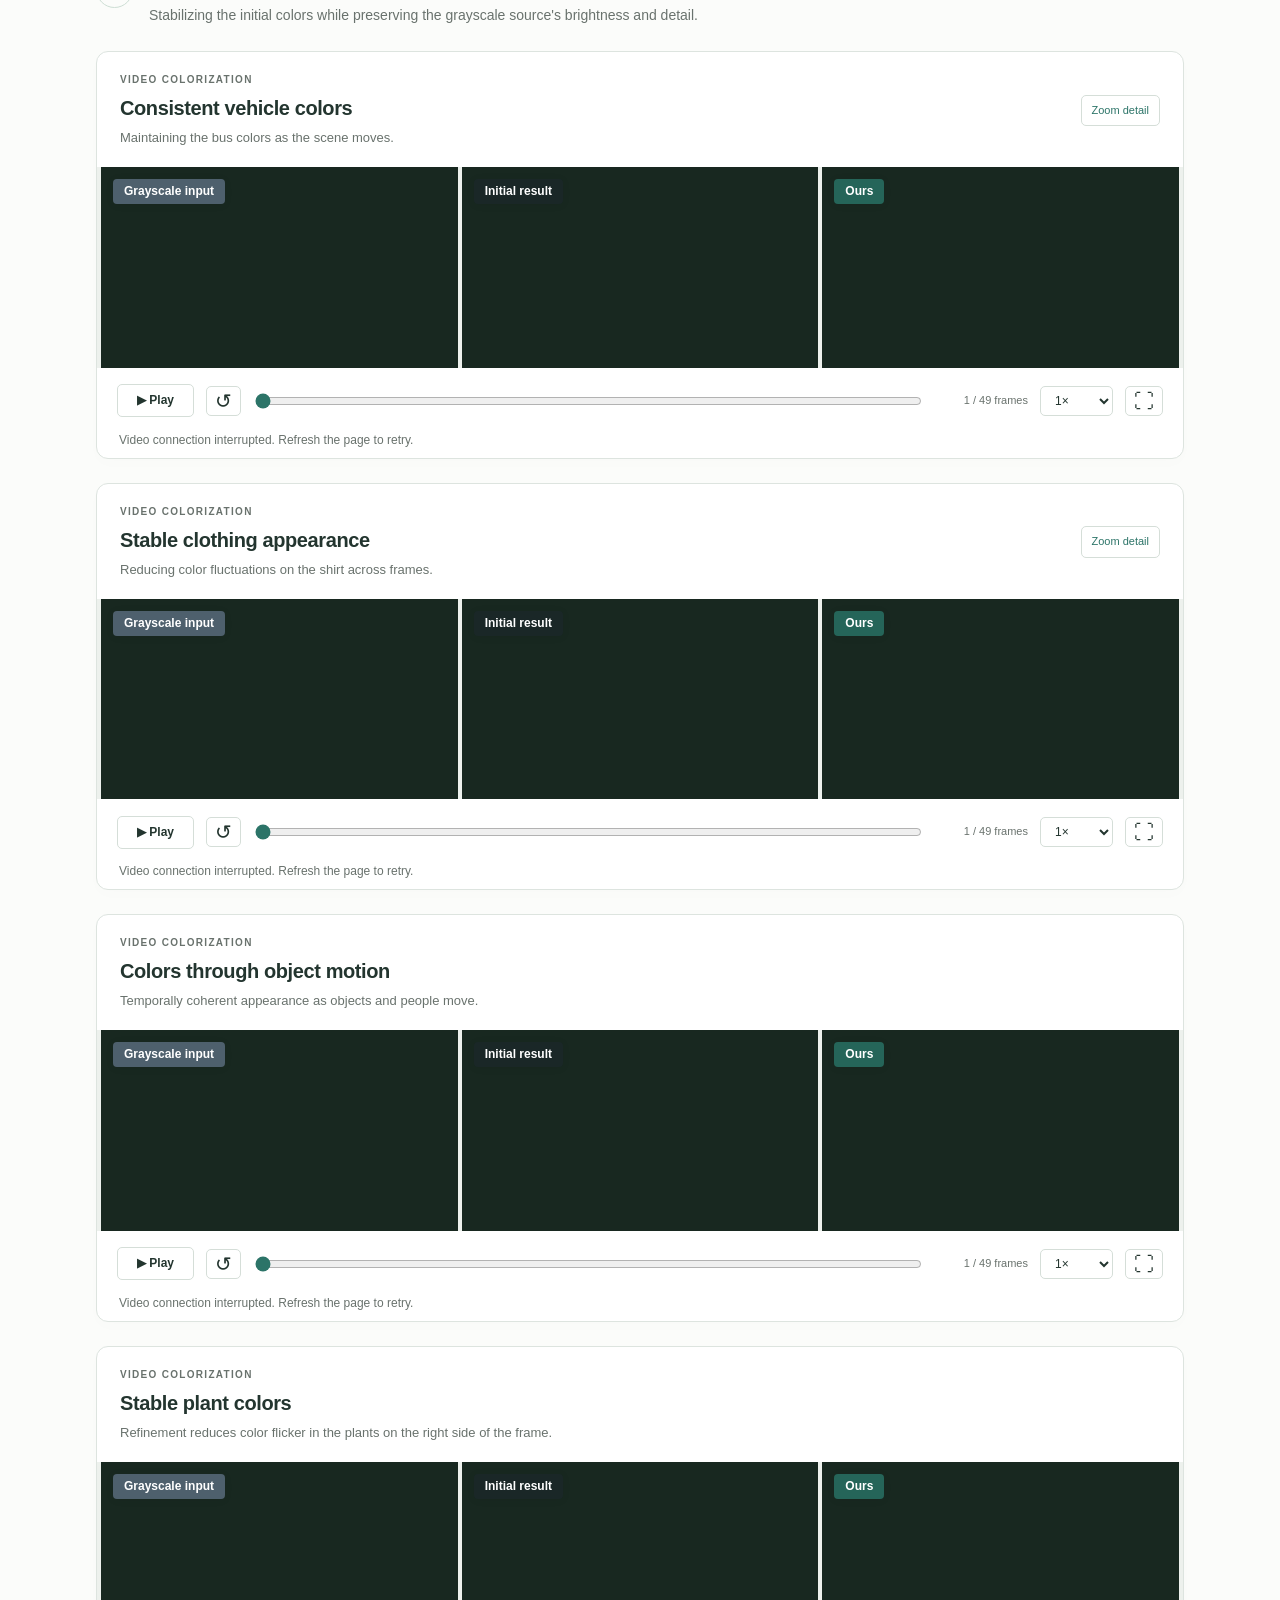
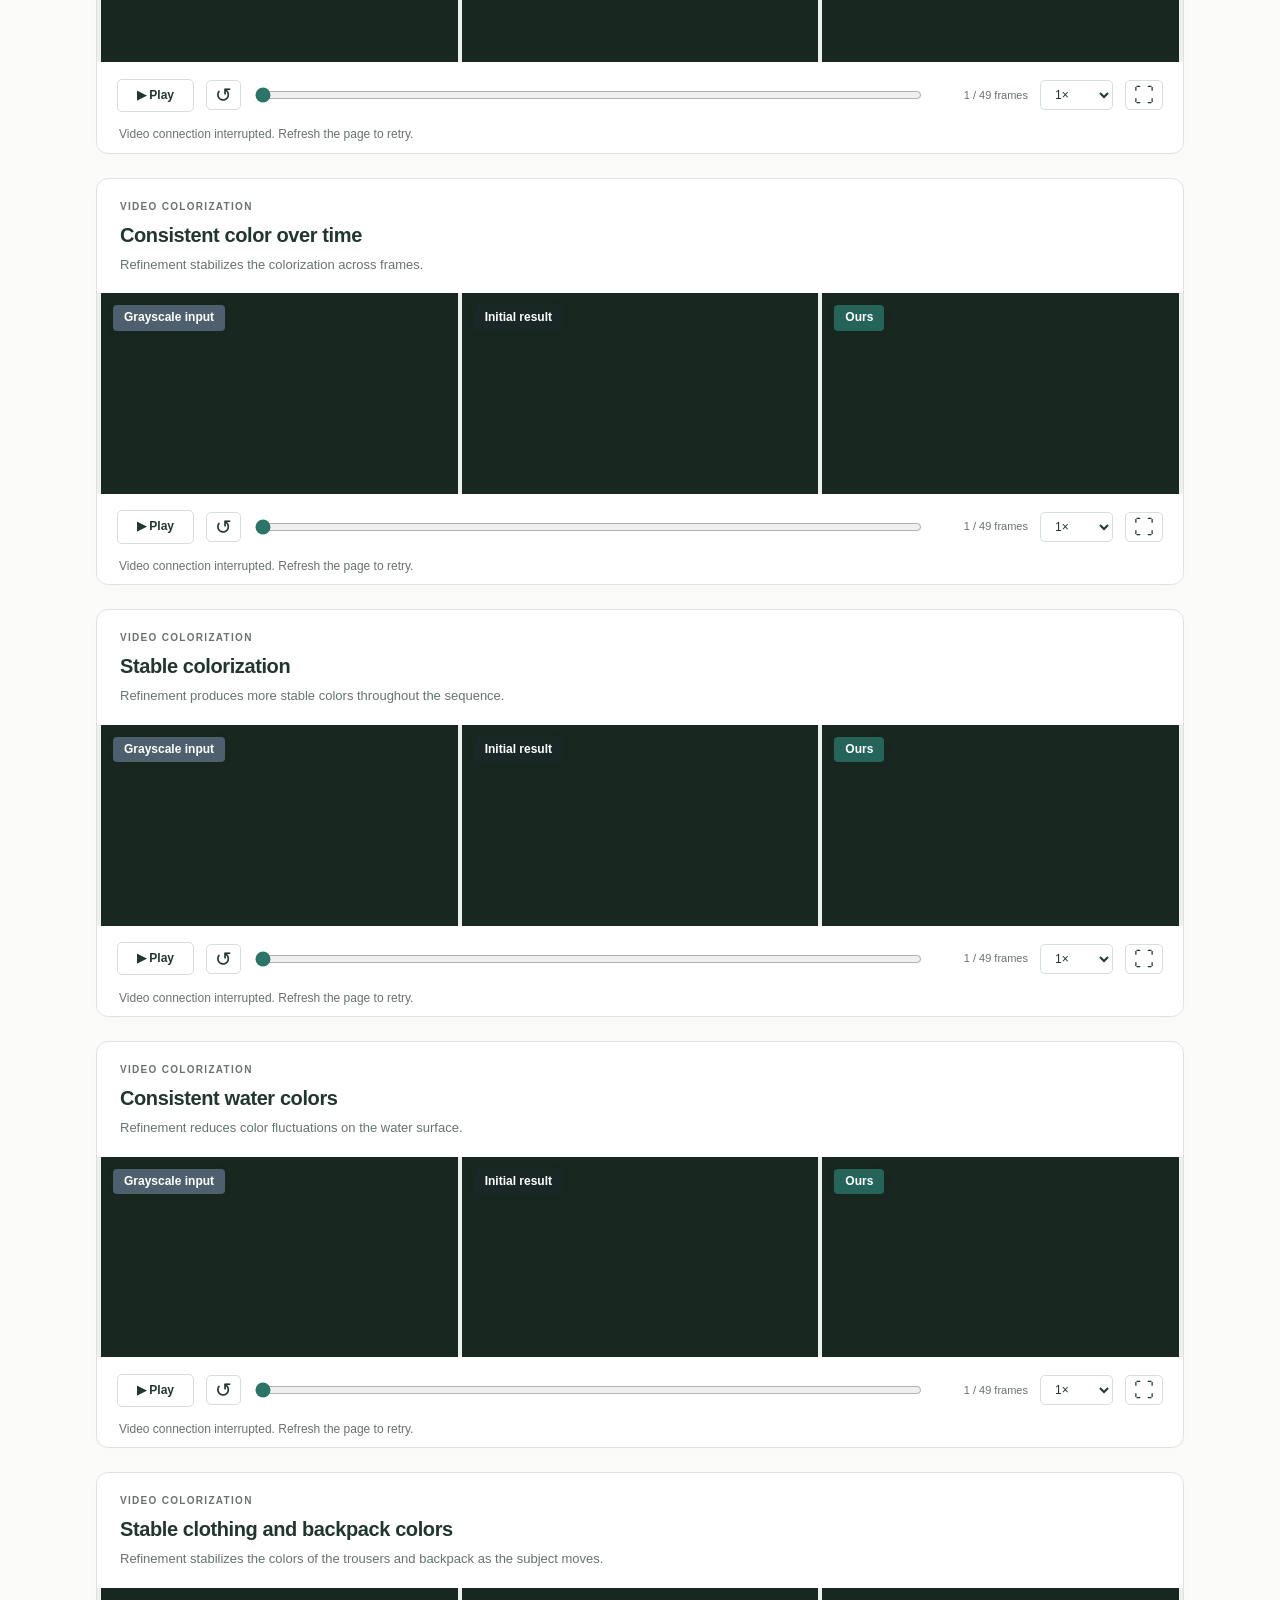
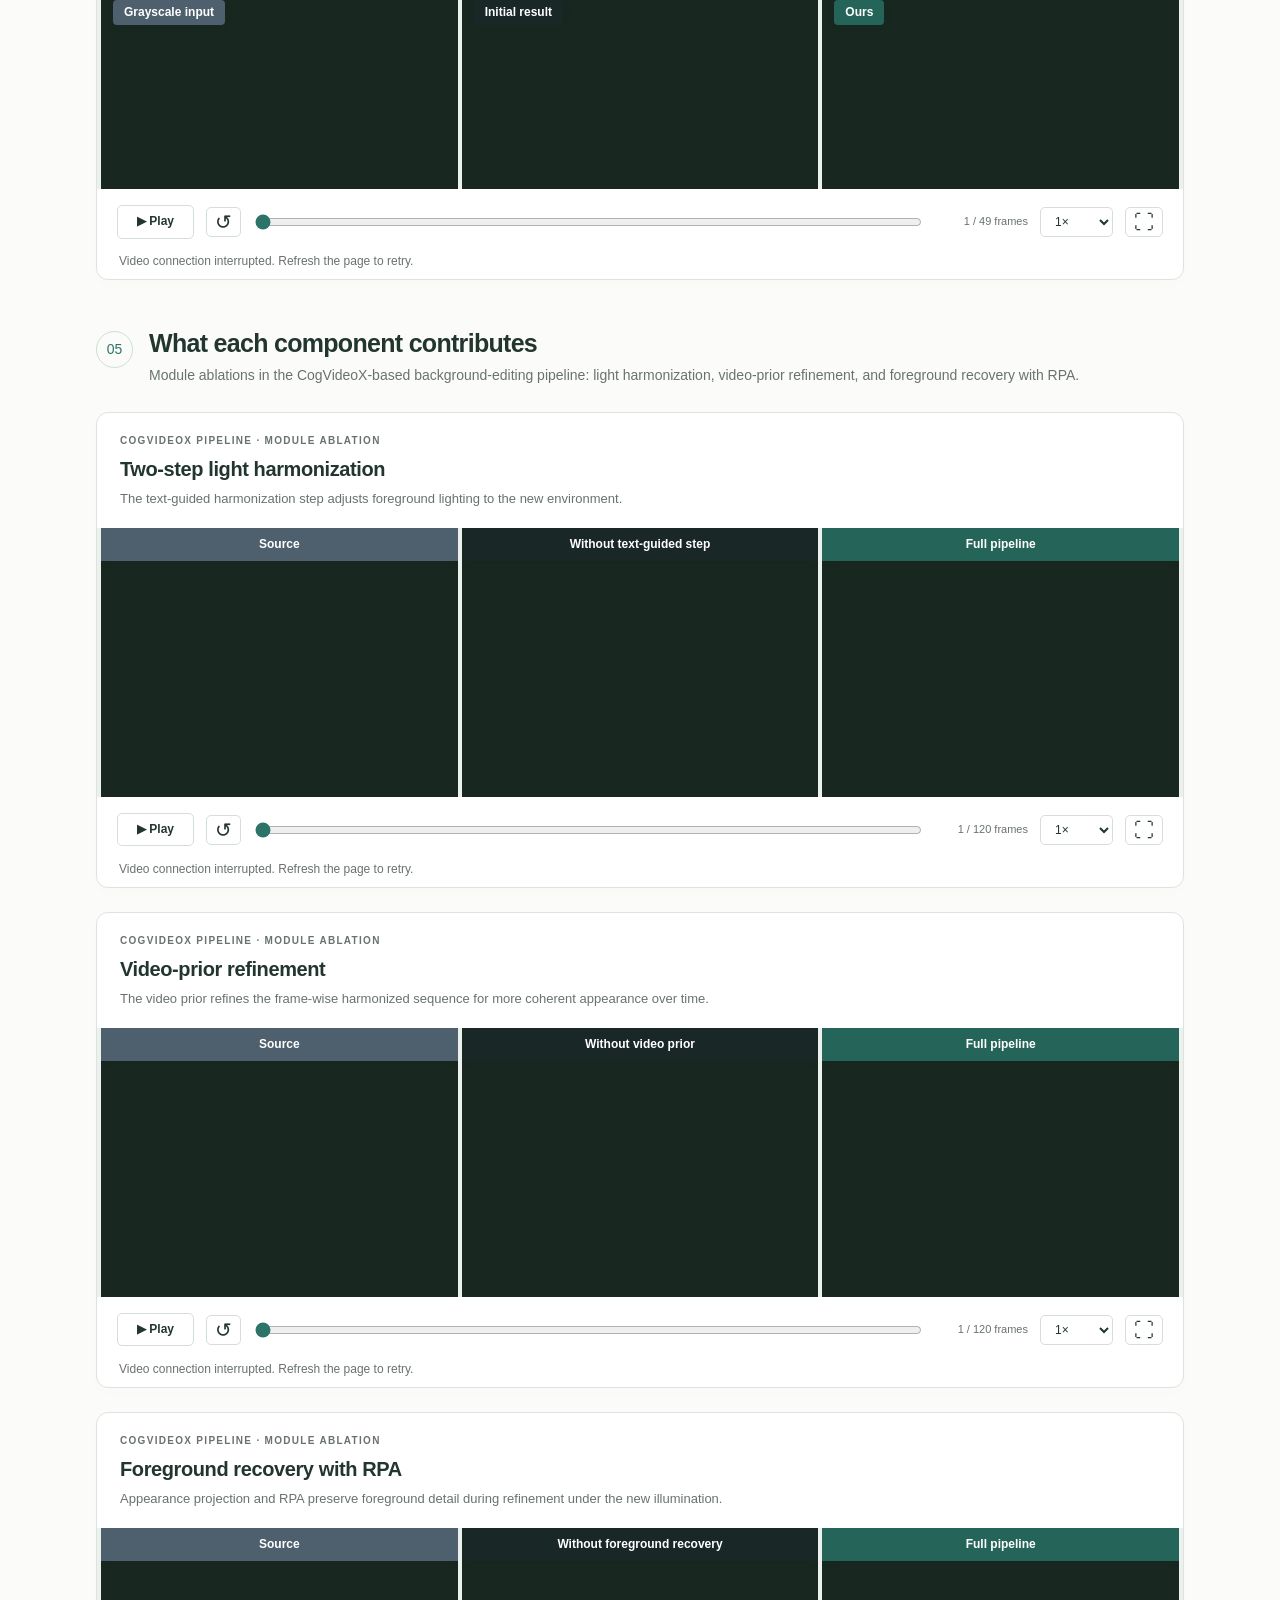
==== commit 033d70ba: "Publish five approved colorization stability examples" ====
--- a/anyportalpp/index.html
+++ b/anyportalpp/index.html
@@ -35,5 +35,5 @@
 </main>
 <footer><a class="wordmark" href="#top">AnyPortal<span>++</span></a><p>Task-Adaptive Projection for Consistent Video Appearance Editing</p><a href="#top">Back to top ↑</a></footer>
 <template id="case-template"><article class="result-card"><div class="card-heading"><div><div class="case-origin"></div><h3></h3><p class="case-caption"></p></div><button class="zoom-button" type="button" aria-pressed="false">Zoom detail</button></div><div class="video-pair"><figure><div class="video-window"><video muted playsinline preload="none" disablepictureinpicture></video><span class="video-label raw-label">Raw</span></div></figure><figure><div class="video-window"><video muted playsinline preload="none" disablepictureinpicture></video><span class="video-label ours-label">Ours</span></div></figure></div><div class="controls"><button type="button" class="play-button" aria-label="Play paired videos">▶ Play</button><button type="button" class="reset-button" aria-label="Replay from first frame">↺</button><input type="range" class="scrubber" min="0" max="1000" value="0" aria-label="Video timeline"><output class="frame-count">Frame 1</output><label class="speed-label"><span class="sr-only">Playback speed</span><select aria-label="Playback speed"><option value="1">1×</option><option value="0.5">0.5×</option><option value="0.25">0.25×</option></select></label><button class="expand-button" aria-label="Expand comparison" title="Expand comparison">⛶</button></div><p class="play-status" aria-live="polite"></p></article></template>
-<script src="app.js?v=20261018-hair-approved" defer></script>
+<script src="app.js?v=20261019-color-selected" defer></script>
 </body></html>
